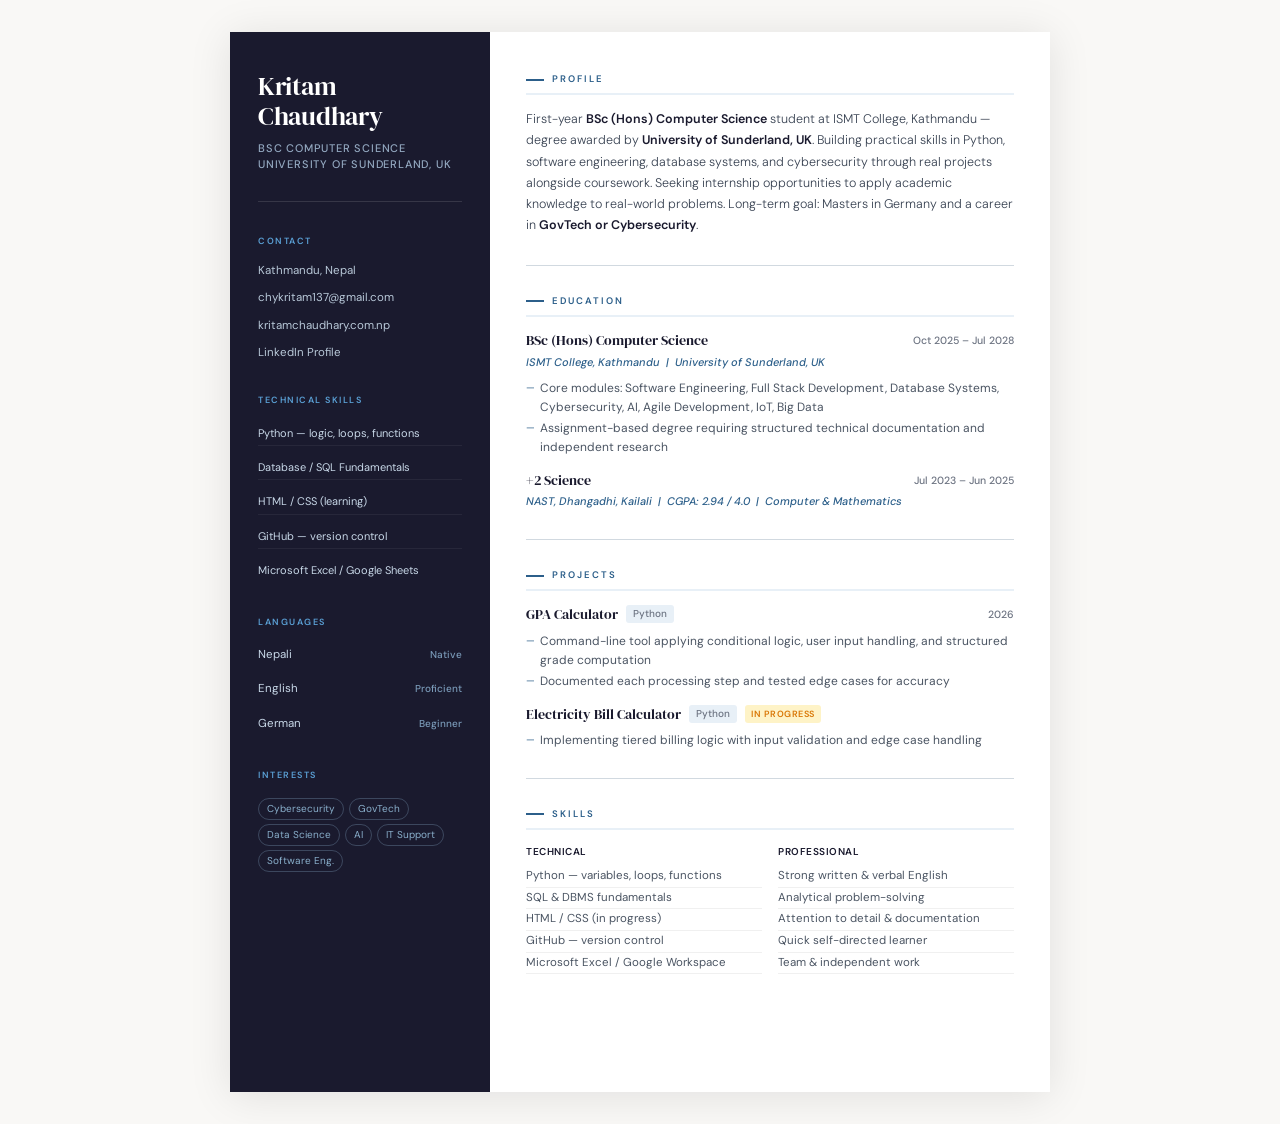
==== index.html @ c711a8f0 "First commit" ====
<!DOCTYPE html>
<html lang="en">
<head>
<meta charset="UTF-8">
<meta name="viewport" content="width=device-width, initial-scale=1.0">
<title>Kritam Chaudhary — Resume</title>
<link href="https://fonts.googleapis.com/css2?family=DM+Serif+Display:ital@0;1&family=DM+Sans:wght@300;400;500;600&display=swap" rel="stylesheet">
<style>
  *, *::before, *::after { margin: 0; padding: 0; box-sizing: border-box; }

  :root {
    --ink: #1a1a2e;
    --accent: #2c5f8a;
    --accent-light: #e8f0f7;
    --muted: #6b7280;
    --border: #d1d9e0;
    --bg: #f9f8f6;
    --white: #ffffff;
  }

  body {
    font-family: 'DM Sans', sans-serif;
    background: var(--bg);
    color: var(--ink);
    font-size: 13px;
    line-height: 1.6;
    min-height: 100vh;
    display: flex;
    justify-content: center;
    padding: 32px 16px;
  }

  .page {
    background: var(--white);
    width: 820px;
    max-width: 100%;
    box-shadow: 0 4px 40px rgba(0,0,0,0.10);
    display: grid;
    grid-template-columns: 260px 1fr;
    min-height: 1060px;
  }

  /* LEFT SIDEBAR */
  .sidebar {
    background: var(--ink);
    color: #e8eaf0;
    padding: 40px 28px;
    display: flex;
    flex-direction: column;
    gap: 32px;
  }

  .name-block { border-bottom: 1px solid rgba(255,255,255,0.12); padding-bottom: 28px; }

  .name {
    font-family: 'DM Serif Display', serif;
    font-size: 26px;
    line-height: 1.15;
    color: #ffffff;
    letter-spacing: -0.3px;
    margin-bottom: 8px;
  }

  .title {
    font-size: 11px;
    font-weight: 500;
    color: #93a8c0;
    letter-spacing: 0.8px;
    text-transform: uppercase;
    line-height: 1.5;
  }

  .sidebar-section { display: flex; flex-direction: column; gap: 10px; }

  .sidebar-label {
    font-size: 9px;
    font-weight: 600;
    letter-spacing: 1.5px;
    text-transform: uppercase;
    color: var(--accent);
    color: #5a9fd4;
    margin-bottom: 4px;
  }

  .contact-item {
    font-size: 11.5px;
    color: #b8c8d8;
    word-break: break-all;
    line-height: 1.5;
  }

  .contact-item a { color: #b8c8d8; text-decoration: none; }
  .contact-item a:hover { color: #ffffff; }

  .skill-tag {
    font-size: 11px;
    color: #c8d8e8;
    padding: 4px 0;
    border-bottom: 1px solid rgba(255,255,255,0.06);
    line-height: 1.4;
  }

  .skill-tag:last-child { border-bottom: none; }

  .lang-item {
    display: flex;
    justify-content: space-between;
    align-items: center;
    font-size: 11.5px;
    color: #c8d8e8;
    padding: 3px 0;
  }

  .lang-level {
    font-size: 10px;
    color: #7a9ab8;
    font-weight: 500;
  }

  .interest-pill {
    display: inline-block;
    font-size: 10px;
    color: #8ab0cc;
    border: 1px solid rgba(138,176,204,0.3);
    padding: 3px 8px;
    border-radius: 20px;
    margin: 2px 2px 2px 0;
    line-height: 1.4;
  }

  /* RIGHT MAIN */
  .main {
    padding: 40px 36px;
    display: flex;
    flex-direction: column;
    gap: 28px;
  }

  .section { display: flex; flex-direction: column; gap: 14px; }

  .section-title {
    font-size: 9.5px;
    font-weight: 600;
    letter-spacing: 2px;
    text-transform: uppercase;
    color: var(--accent);
    padding-bottom: 6px;
    border-bottom: 2px solid var(--accent-light);
    display: flex;
    align-items: center;
    gap: 8px;
  }

  .section-title::before {
    content: '';
    display: block;
    width: 18px;
    height: 2px;
    background: var(--accent);
    flex-shrink: 0;
  }

  .profile-text {
    font-size: 12.5px;
    color: #374151;
    line-height: 1.7;
    font-weight: 300;
  }

  .profile-text strong { font-weight: 600; color: var(--ink); }

  /* Education & Projects entries */
  .entry { display: flex; flex-direction: column; gap: 4px; }

  .entry-header {
    display: flex;
    justify-content: space-between;
    align-items: flex-start;
    gap: 12px;
  }

  .entry-title {
    font-family: 'DM Serif Display', serif;
    font-size: 14px;
    color: var(--ink);
    line-height: 1.3;
  }

  .entry-date {
    font-size: 10.5px;
    color: var(--muted);
    white-space: nowrap;
    font-weight: 500;
    margin-top: 2px;
    flex-shrink: 0;
  }

  .entry-sub {
    font-size: 11px;
    color: var(--accent);
    font-weight: 500;
    font-style: italic;
  }

  .entry-tag {
    font-size: 10px;
    color: var(--muted);
    background: var(--accent-light);
    padding: 1px 7px;
    border-radius: 3px;
    font-weight: 500;
  }

  .bullet-list {
    display: flex;
    flex-direction: column;
    gap: 3px;
    margin-top: 4px;
    padding-left: 14px;
  }

  .bullet-list li {
    font-size: 12px;
    color: #4b5563;
    line-height: 1.55;
    list-style: none;
    position: relative;
  }

  .bullet-list li::before {
    content: '—';
    position: absolute;
    left: -14px;
    color: var(--accent);
    font-size: 10px;
    top: 1px;
  }

  .divider {
    height: 1px;
    background: var(--border);
    margin: 0;
  }

  .project-badge {
    display: flex;
    align-items: center;
    gap: 8px;
  }

  .inprogress {
    font-size: 9px;
    font-weight: 600;
    color: #d97706;
    background: #fef3c7;
    padding: 2px 6px;
    border-radius: 3px;
    letter-spacing: 0.5px;
    text-transform: uppercase;
  }

  /* Skills grid */
  .skills-grid {
    display: grid;
    grid-template-columns: 1fr 1fr;
    gap: 16px;
  }

  .skill-group-title {
    font-size: 10px;
    font-weight: 600;
    color: var(--ink);
    letter-spacing: 0.5px;
    margin-bottom: 6px;
    text-transform: uppercase;
  }

  .skill-item {
    font-size: 11.5px;
    color: #4b5563;
    padding: 2px 0;
    border-bottom: 1px solid #f0f0f0;
    line-height: 1.45;
  }

  @media print {
    body { background: white; padding: 0; }
    .page { box-shadow: none; width: 100%; }
  }
</style>
</head>
<body>
<div class="page">

  <!-- SIDEBAR -->
  <aside class="sidebar">
    <div class="name-block">
      <div class="name">Kritam<br>Chaudhary</div>
      <div class="title">BSc Computer Science<br>University of Sunderland, UK</div>
    </div>

    <div class="sidebar-section">
      <div class="sidebar-label">Contact</div>
      <div class="contact-item">Kathmandu, Nepal</div>
      <div class="contact-item"><a href="mailto:chykritam137@gmail.com">chykritam137@gmail.com</a></div>
      <div class="contact-item"><a href="https://kritamchaudhary.com.np" target="_blank">kritamchaudhary.com.np</a></div>
      <div class="contact-item"><a href="https://linkedin.com/in/kritam-chaudhary-970604216" target="_blank">LinkedIn Profile</a></div>
    </div>

    <div class="sidebar-section">
      <div class="sidebar-label">Technical Skills</div>
      <div class="skill-tag">Python — logic, loops, functions</div>
      <div class="skill-tag">Database / SQL Fundamentals</div>
      <div class="skill-tag">HTML / CSS (learning)</div>
      <div class="skill-tag">GitHub — version control</div>
      <div class="skill-tag">Microsoft Excel / Google Sheets</div>
    </div>

    <div class="sidebar-section">
      <div class="sidebar-label">Languages</div>
      <div class="lang-item"><span>Nepali</span><span class="lang-level">Native</span></div>
      <div class="lang-item"><span>English</span><span class="lang-level">Proficient</span></div>
      <div class="lang-item"><span>German</span><span class="lang-level">Beginner</span></div>
    </div>

    <div class="sidebar-section">
      <div class="sidebar-label">Interests</div>
      <div>
        <span class="interest-pill">Cybersecurity</span>
        <span class="interest-pill">GovTech</span>
        <span class="interest-pill">Data Science</span>
        <span class="interest-pill">AI</span>
        <span class="interest-pill">IT Support</span>
        <span class="interest-pill">Software Eng.</span>
      </div>
    </div>
  </aside>

  <!-- MAIN -->
  <main class="main">

    <!-- Profile -->
    <div class="section">
      <div class="section-title">Profile</div>
      <div class="profile-text">
        First-year <strong>BSc (Hons) Computer Science</strong> student at ISMT College, Kathmandu — degree awarded by <strong>University of Sunderland, UK</strong>. Building practical skills in Python, software engineering, database systems, and cybersecurity through real projects alongside coursework. Seeking internship opportunities to apply academic knowledge to real-world problems. Long-term goal: Masters in Germany and a career in <strong>GovTech or Cybersecurity</strong>.
      </div>
    </div>

    <div class="divider"></div>

    <!-- Education -->
    <div class="section">
      <div class="section-title">Education</div>

      <div class="entry">
        <div class="entry-header">
          <div class="entry-title">BSc (Hons) Computer Science</div>
          <div class="entry-date">Oct 2025 – Jul 2028</div>
        </div>
        <div class="entry-sub">ISMT College, Kathmandu &nbsp;|&nbsp; University of Sunderland, UK</div>
        <ul class="bullet-list">
          <li>Core modules: Software Engineering, Full Stack Development, Database Systems, Cybersecurity, AI, Agile Development, IoT, Big Data</li>
          <li>Assignment-based degree requiring structured technical documentation and independent research</li>
        </ul>
      </div>

      <div class="entry">
        <div class="entry-header">
          <div class="entry-title">+2 Science</div>
          <div class="entry-date">Jul 2023 – Jun 2025</div>
        </div>
        <div class="entry-sub">NAST, Dhangadhi, Kailali &nbsp;|&nbsp; CGPA: 2.94 / 4.0 &nbsp;|&nbsp; Computer & Mathematics</div>
      </div>
    </div>

    <div class="divider"></div>

    <!-- Projects -->
    <div class="section">
      <div class="section-title">Projects</div>

      <div class="entry">
        <div class="entry-header">
          <div class="project-badge">
            <div class="entry-title">GPA Calculator</div>
            <span class="entry-tag">Python</span>
          </div>
          <div class="entry-date">2026</div>
        </div>
        <ul class="bullet-list">
          <li>Command-line tool applying conditional logic, user input handling, and structured grade computation</li>
          <li>Documented each processing step and tested edge cases for accuracy</li>
        </ul>
      </div>

      <div class="entry">
        <div class="entry-header">
          <div class="project-badge">
            <div class="entry-title">Electricity Bill Calculator</div>
            <span class="entry-tag">Python</span>
            <span class="inprogress">In Progress</span>
          </div>
        </div>
        <ul class="bullet-list">
          <li>Implementing tiered billing logic with input validation and edge case handling</li>
        </ul>
      </div>
    </div>

    <div class="divider"></div>

    <!-- Skills -->
    <div class="section">
      <div class="section-title">Skills</div>
      <div class="skills-grid">
        <div>
          <div class="skill-group-title">Technical</div>
          <div class="skill-item">Python — variables, loops, functions</div>
          <div class="skill-item">SQL & DBMS fundamentals</div>
          <div class="skill-item">HTML / CSS (in progress)</div>
          <div class="skill-item">GitHub — version control</div>
          <div class="skill-item">Microsoft Excel / Google Workspace</div>
        </div>
        <div>
          <div class="skill-group-title">Professional</div>
          <div class="skill-item">Strong written & verbal English</div>
          <div class="skill-item">Analytical problem-solving</div>
          <div class="skill-item">Attention to detail & documentation</div>
          <div class="skill-item">Quick self-directed learner</div>
          <div class="skill-item">Team & independent work</div>
        </div>
      </div>
    </div>

  </main>
</div>
</body>
</html>
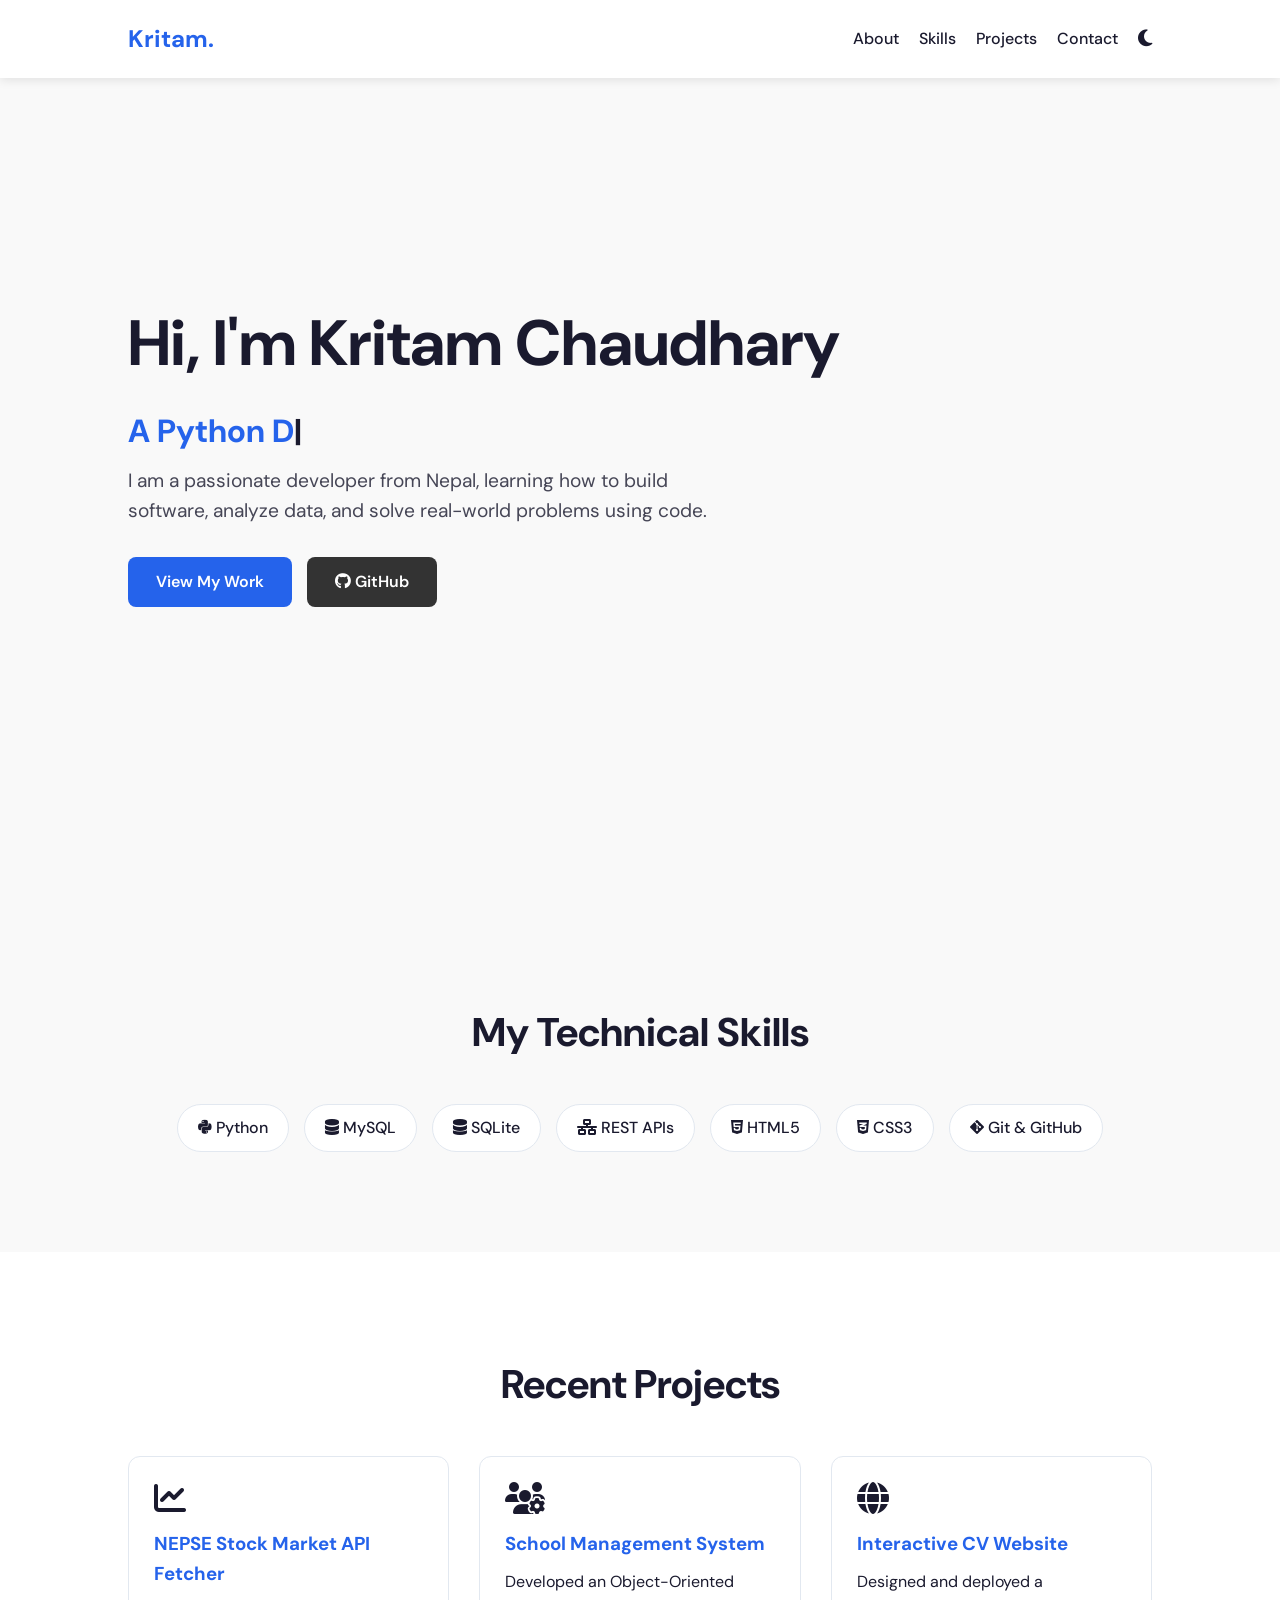
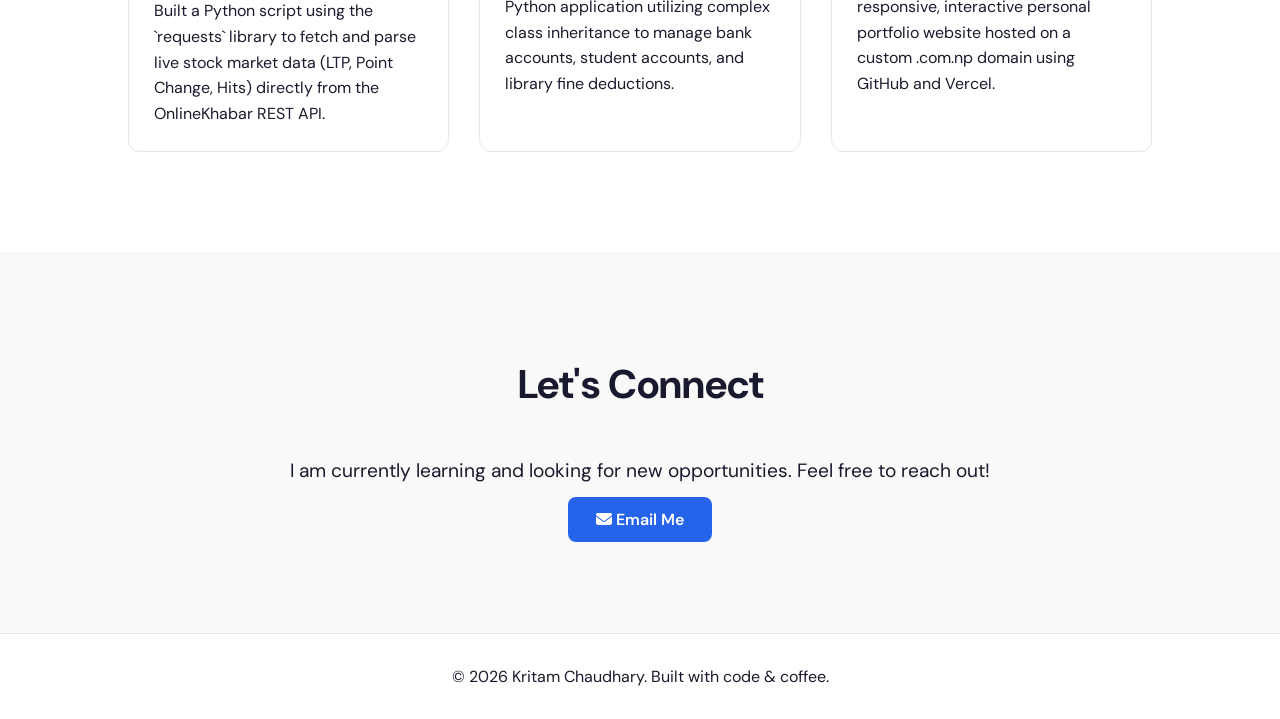
==== commit 1e5485c8: "Re Commit" ====
--- a/index.html
+++ b/index.html
@@ -1,439 +1,256 @@
 <!DOCTYPE html>
 <html lang="en">
 <head>
-<meta charset="UTF-8">
-<meta name="viewport" content="width=device-width, initial-scale=1.0">
-<title>Kritam Chaudhary — Resume</title>
-<link href="https://fonts.googleapis.com/css2?family=DM+Serif+Display:ital@0;1&family=DM+Sans:wght@300;400;500;600&display=swap" rel="stylesheet">
-<style>
-  *, *::before, *::after { margin: 0; padding: 0; box-sizing: border-box; }
-
-  :root {
-    --ink: #1a1a2e;
-    --accent: #2c5f8a;
-    --accent-light: #e8f0f7;
-    --muted: #6b7280;
-    --border: #d1d9e0;
-    --bg: #f9f8f6;
-    --white: #ffffff;
-  }
-
-  body {
-    font-family: 'DM Sans', sans-serif;
-    background: var(--bg);
-    color: var(--ink);
-    font-size: 13px;
-    line-height: 1.6;
-    min-height: 100vh;
-    display: flex;
-    justify-content: center;
-    padding: 32px 16px;
-  }
-
-  .page {
-    background: var(--white);
-    width: 820px;
-    max-width: 100%;
-    box-shadow: 0 4px 40px rgba(0,0,0,0.10);
-    display: grid;
-    grid-template-columns: 260px 1fr;
-    min-height: 1060px;
-  }
-
-  /* LEFT SIDEBAR */
-  .sidebar {
-    background: var(--ink);
-    color: #e8eaf0;
-    padding: 40px 28px;
-    display: flex;
-    flex-direction: column;
-    gap: 32px;
-  }
-
-  .name-block { border-bottom: 1px solid rgba(255,255,255,0.12); padding-bottom: 28px; }
-
-  .name {
-    font-family: 'DM Serif Display', serif;
-    font-size: 26px;
-    line-height: 1.15;
-    color: #ffffff;
-    letter-spacing: -0.3px;
-    margin-bottom: 8px;
-  }
-
-  .title {
-    font-size: 11px;
-    font-weight: 500;
-    color: #93a8c0;
-    letter-spacing: 0.8px;
-    text-transform: uppercase;
-    line-height: 1.5;
-  }
-
-  .sidebar-section { display: flex; flex-direction: column; gap: 10px; }
-
-  .sidebar-label {
-    font-size: 9px;
-    font-weight: 600;
-    letter-spacing: 1.5px;
-    text-transform: uppercase;
-    color: var(--accent);
-    color: #5a9fd4;
-    margin-bottom: 4px;
-  }
-
-  .contact-item {
-    font-size: 11.5px;
-    color: #b8c8d8;
-    word-break: break-all;
-    line-height: 1.5;
-  }
-
-  .contact-item a { color: #b8c8d8; text-decoration: none; }
-  .contact-item a:hover { color: #ffffff; }
-
-  .skill-tag {
-    font-size: 11px;
-    color: #c8d8e8;
-    padding: 4px 0;
-    border-bottom: 1px solid rgba(255,255,255,0.06);
-    line-height: 1.4;
-  }
-
-  .skill-tag:last-child { border-bottom: none; }
-
-  .lang-item {
-    display: flex;
-    justify-content: space-between;
-    align-items: center;
-    font-size: 11.5px;
-    color: #c8d8e8;
-    padding: 3px 0;
-  }
-
-  .lang-level {
-    font-size: 10px;
-    color: #7a9ab8;
-    font-weight: 500;
-  }
-
-  .interest-pill {
-    display: inline-block;
-    font-size: 10px;
-    color: #8ab0cc;
-    border: 1px solid rgba(138,176,204,0.3);
-    padding: 3px 8px;
-    border-radius: 20px;
-    margin: 2px 2px 2px 0;
-    line-height: 1.4;
-  }
-
-  /* RIGHT MAIN */
-  .main {
-    padding: 40px 36px;
-    display: flex;
-    flex-direction: column;
-    gap: 28px;
-  }
-
-  .section { display: flex; flex-direction: column; gap: 14px; }
-
-  .section-title {
-    font-size: 9.5px;
-    font-weight: 600;
-    letter-spacing: 2px;
-    text-transform: uppercase;
-    color: var(--accent);
-    padding-bottom: 6px;
-    border-bottom: 2px solid var(--accent-light);
-    display: flex;
-    align-items: center;
-    gap: 8px;
-  }
-
-  .section-title::before {
-    content: '';
-    display: block;
-    width: 18px;
-    height: 2px;
-    background: var(--accent);
-    flex-shrink: 0;
-  }
-
-  .profile-text {
-    font-size: 12.5px;
-    color: #374151;
-    line-height: 1.7;
-    font-weight: 300;
-  }
-
-  .profile-text strong { font-weight: 600; color: var(--ink); }
-
-  /* Education & Projects entries */
-  .entry { display: flex; flex-direction: column; gap: 4px; }
-
-  .entry-header {
-    display: flex;
-    justify-content: space-between;
-    align-items: flex-start;
-    gap: 12px;
-  }
-
-  .entry-title {
-    font-family: 'DM Serif Display', serif;
-    font-size: 14px;
-    color: var(--ink);
-    line-height: 1.3;
-  }
-
-  .entry-date {
-    font-size: 10.5px;
-    color: var(--muted);
-    white-space: nowrap;
-    font-weight: 500;
-    margin-top: 2px;
-    flex-shrink: 0;
-  }
-
-  .entry-sub {
-    font-size: 11px;
-    color: var(--accent);
-    font-weight: 500;
-    font-style: italic;
-  }
-
-  .entry-tag {
-    font-size: 10px;
-    color: var(--muted);
-    background: var(--accent-light);
-    padding: 1px 7px;
-    border-radius: 3px;
-    font-weight: 500;
-  }
-
-  .bullet-list {
-    display: flex;
-    flex-direction: column;
-    gap: 3px;
-    margin-top: 4px;
-    padding-left: 14px;
-  }
-
-  .bullet-list li {
-    font-size: 12px;
-    color: #4b5563;
-    line-height: 1.55;
-    list-style: none;
-    position: relative;
-  }
-
-  .bullet-list li::before {
-    content: '—';
-    position: absolute;
-    left: -14px;
-    color: var(--accent);
-    font-size: 10px;
-    top: 1px;
-  }
-
-  .divider {
-    height: 1px;
-    background: var(--border);
-    margin: 0;
-  }
-
-  .project-badge {
-    display: flex;
-    align-items: center;
-    gap: 8px;
-  }
-
-  .inprogress {
-    font-size: 9px;
-    font-weight: 600;
-    color: #d97706;
-    background: #fef3c7;
-    padding: 2px 6px;
-    border-radius: 3px;
-    letter-spacing: 0.5px;
-    text-transform: uppercase;
-  }
-
-  /* Skills grid */
-  .skills-grid {
-    display: grid;
-    grid-template-columns: 1fr 1fr;
-    gap: 16px;
-  }
-
-  .skill-group-title {
-    font-size: 10px;
-    font-weight: 600;
-    color: var(--ink);
-    letter-spacing: 0.5px;
-    margin-bottom: 6px;
-    text-transform: uppercase;
-  }
-
-  .skill-item {
-    font-size: 11.5px;
-    color: #4b5563;
-    padding: 2px 0;
-    border-bottom: 1px solid #f0f0f0;
-    line-height: 1.45;
-  }
-
-  @media print {
-    body { background: white; padding: 0; }
-    .page { box-shadow: none; width: 100%; }
-  }
-</style>
+    <meta charset="UTF-8">
+    <meta name="viewport" content="width=device-width, initial-scale=1.0">
+    <title>Kritam Chaudhary | Portfolio</title>
+    <!-- Importing Google Fonts and Icons -->
+    <link href="https://fonts.googleapis.com/css2?family=DM+Sans:wght@400;500;700&display=swap" rel="stylesheet">
+    <link rel="stylesheet" href="https://cdnjs.cloudflare.com/ajax/libs/font-awesome/6.4.0/css/all.min.css">
+    <style>
+        /* CSS VARIABLES FOR THEMES */
+        :root {
+            --bg-color: #f9f9f9;
+            --text-color: #1a1a2e;
+            --accent-color: #2563eb;
+            --card-bg: #ffffff;
+            --border-color: #e2e8f0;
+            --transition: all 0.3s ease;
+        }
+
+        /* DARK MODE VARIABLES */
+        body.dark-mode {
+            --bg-color: #0f172a;
+            --text-color: #f8fafc;
+            --accent-color: #3b82f6;
+            --card-bg: #1e293b;
+            --border-color: #334155;
+        }
+
+        /* GLOBAL STYLES */
+        * {
+            margin: 0;
+            padding: 0;
+            box-sizing: border-box;
+            font-family: 'DM Sans', sans-serif;
+            scroll-behavior: smooth;
+        }
+
+        body {
+            background-color: var(--bg-color);
+            color: var(--text-color);
+            transition: var(--transition);
+            line-height: 1.6;
+        }
+
+        /* NAVIGATION */
+        nav {
+            display: flex;
+            justify-content: space-between;
+            align-items: center;
+            padding: 20px 10%;
+            background-color: var(--card-bg);
+            box-shadow: 0 2px 10px rgba(0,0,0,0.1);
+            position: fixed;
+            width: 100%;
+            top: 0;
+            z-index: 1000;
+        }
+
+        .logo { font-size: 1.5rem; font-weight: 700; color: var(--accent-color); }
+        .nav-links { display: flex; gap: 20px; list-style: none; }
+        .nav-links a { text-decoration: none; color: var(--text-color); font-weight: 500; transition: var(--transition); }
+        .nav-links a:hover { color: var(--accent-color); }
+        
+        #theme-toggle {
+            background: none; border: none; font-size: 1.2rem; cursor: pointer; color: var(--text-color); transition: var(--transition);
+        }
+
+        /* HERO SECTION */
+        .hero {
+            height: 100vh;
+            display: flex;
+            flex-direction: column;
+            justify-content: center;
+            align-items: flex-start;
+            padding: 0 10%;
+        }
+
+        .hero h1 { font-size: 4rem; margin-bottom: 10px; }
+        .hero h2 { font-size: 2rem; color: var(--accent-color); margin-bottom: 20px; height: 40px;}
+        .hero p { font-size: 1.2rem; max-width: 600px; margin-bottom: 30px; opacity: 0.8; }
+        
+        .btn {
+            padding: 12px 28px;
+            background-color: var(--accent-color);
+            color: white;
+            text-decoration: none;
+            border-radius: 8px;
+            font-weight: 600;
+            transition: var(--transition);
+        }
+        .btn:hover { background-color: #1d4ed8; transform: translateY(-3px); box-shadow: 0 10px 20px rgba(37, 99, 235, 0.3); }
+
+        /* SECTIONS (About, Skills, Projects) */
+        section { padding: 100px 10%; }
+        .section-title { font-size: 2.5rem; margin-bottom: 40px; text-align: center; }
+
+        /* SKILLS GRID */
+        .skills-container { display: flex; gap: 15px; flex-wrap: wrap; justify-content: center; }
+        .skill-badge {
+            padding: 10px 20px; background-color: var(--card-bg); border: 1px solid var(--border-color);
+            border-radius: 50px; font-weight: 500; transition: var(--transition); cursor: default;
+        }
+        .skill-badge:hover { background-color: var(--accent-color); color: white; transform: scale(1.1); }
+
+        /* PROJECTS GRID */
+        .projects-grid { display: grid; grid-template-columns: repeat(auto-fit, minmax(300px, 1fr)); gap: 30px; }
+        .project-card {
+            background-color: var(--card-bg); border: 1px solid var(--border-color); border-radius: 12px;
+            padding: 25px; transition: var(--transition); cursor: pointer;
+        }
+        .project-card:hover { transform: translateY(-10px); box-shadow: 0 20px 40px rgba(0,0,0,0.1); border-color: var(--accent-color); }
+        .project-card h3 { color: var(--accent-color); margin-bottom: 10px; }
+        .project-card i { font-size: 2rem; margin-bottom: 15px; color: var(--text-color); }
+
+        /* FOOTER */
+        footer { text-align: center; padding: 30px; background-color: var(--card-bg); border-top: 1px solid var(--border-color); }
+    </style>
 </head>
 <body>
-<div class="page">
-
-  <!-- SIDEBAR -->
-  <aside class="sidebar">
-    <div class="name-block">
-      <div class="name">Kritam<br>Chaudhary</div>
-      <div class="title">BSc Computer Science<br>University of Sunderland, UK</div>
-    </div>
-
-    <div class="sidebar-section">
-      <div class="sidebar-label">Contact</div>
-      <div class="contact-item">Kathmandu, Nepal</div>
-      <div class="contact-item"><a href="mailto:chykritam137@gmail.com">chykritam137@gmail.com</a></div>
-      <div class="contact-item"><a href="https://kritamchaudhary.com.np" target="_blank">kritamchaudhary.com.np</a></div>
-      <div class="contact-item"><a href="https://linkedin.com/in/kritam-chaudhary-970604216" target="_blank">LinkedIn Profile</a></div>
-    </div>
-
-    <div class="sidebar-section">
-      <div class="sidebar-label">Technical Skills</div>
-      <div class="skill-tag">Python — logic, loops, functions</div>
-      <div class="skill-tag">Database / SQL Fundamentals</div>
-      <div class="skill-tag">HTML / CSS (learning)</div>
-      <div class="skill-tag">GitHub — version control</div>
-      <div class="skill-tag">Microsoft Excel / Google Sheets</div>
-    </div>
-
-    <div class="sidebar-section">
-      <div class="sidebar-label">Languages</div>
-      <div class="lang-item"><span>Nepali</span><span class="lang-level">Native</span></div>
-      <div class="lang-item"><span>English</span><span class="lang-level">Proficient</span></div>
-      <div class="lang-item"><span>German</span><span class="lang-level">Beginner</span></div>
-    </div>
-
-    <div class="sidebar-section">
-      <div class="sidebar-label">Interests</div>
-      <div>
-        <span class="interest-pill">Cybersecurity</span>
-        <span class="interest-pill">GovTech</span>
-        <span class="interest-pill">Data Science</span>
-        <span class="interest-pill">AI</span>
-        <span class="interest-pill">IT Support</span>
-        <span class="interest-pill">Software Eng.</span>
-      </div>
-    </div>
-  </aside>
-
-  <!-- MAIN -->
-  <main class="main">
-
-    <!-- Profile -->
-    <div class="section">
-      <div class="section-title">Profile</div>
-      <div class="profile-text">
-        First-year <strong>BSc (Hons) Computer Science</strong> student at ISMT College, Kathmandu — degree awarded by <strong>University of Sunderland, UK</strong>. Building practical skills in Python, software engineering, database systems, and cybersecurity through real projects alongside coursework. Seeking internship opportunities to apply academic knowledge to real-world problems. Long-term goal: Masters in Germany and a career in <strong>GovTech or Cybersecurity</strong>.
-      </div>
-    </div>
-
-    <div class="divider"></div>
-
-    <!-- Education -->
-    <div class="section">
-      <div class="section-title">Education</div>
-
-      <div class="entry">
-        <div class="entry-header">
-          <div class="entry-title">BSc (Hons) Computer Science</div>
-          <div class="entry-date">Oct 2025 – Jul 2028</div>
-        </div>
-        <div class="entry-sub">ISMT College, Kathmandu &nbsp;|&nbsp; University of Sunderland, UK</div>
-        <ul class="bullet-list">
-          <li>Core modules: Software Engineering, Full Stack Development, Database Systems, Cybersecurity, AI, Agile Development, IoT, Big Data</li>
-          <li>Assignment-based degree requiring structured technical documentation and independent research</li>
+
+    <!-- NAVIGATION -->
+    <nav>
+        <div class="logo">Kritam.</div>
+        <ul class="nav-links">
+            <li><a href="#about">About</a></li>
+            <li><a href="#skills">Skills</a></li>
+            <li><a href="#projects">Projects</a></li>
+            <li><a href="#contact">Contact</a></li>
+            <li><button id="theme-toggle"><i class="fas fa-moon"></i></button></li>
         </ul>
-      </div>
-
-      <div class="entry">
-        <div class="entry-header">
-          <div class="entry-title">+2 Science</div>
-          <div class="entry-date">Jul 2023 – Jun 2025</div>
-        </div>
-        <div class="entry-sub">NAST, Dhangadhi, Kailali &nbsp;|&nbsp; CGPA: 2.94 / 4.0 &nbsp;|&nbsp; Computer & Mathematics</div>
-      </div>
-    </div>
-
-    <div class="divider"></div>
-
-    <!-- Projects -->
-    <div class="section">
-      <div class="section-title">Projects</div>
-
-      <div class="entry">
-        <div class="entry-header">
-          <div class="project-badge">
-            <div class="entry-title">GPA Calculator</div>
-            <span class="entry-tag">Python</span>
-          </div>
-          <div class="entry-date">2026</div>
-        </div>
-        <ul class="bullet-list">
-          <li>Command-line tool applying conditional logic, user input handling, and structured grade computation</li>
-          <li>Documented each processing step and tested edge cases for accuracy</li>
-        </ul>
-      </div>
-
-      <div class="entry">
-        <div class="entry-header">
-          <div class="project-badge">
-            <div class="entry-title">Electricity Bill Calculator</div>
-            <span class="entry-tag">Python</span>
-            <span class="inprogress">In Progress</span>
-          </div>
-        </div>
-        <ul class="bullet-list">
-          <li>Implementing tiered billing logic with input validation and edge case handling</li>
-        </ul>
-      </div>
-    </div>
-
-    <div class="divider"></div>
-
-    <!-- Skills -->
-    <div class="section">
-      <div class="section-title">Skills</div>
-      <div class="skills-grid">
-        <div>
-          <div class="skill-group-title">Technical</div>
-          <div class="skill-item">Python — variables, loops, functions</div>
-          <div class="skill-item">SQL & DBMS fundamentals</div>
-          <div class="skill-item">HTML / CSS (in progress)</div>
-          <div class="skill-item">GitHub — version control</div>
-          <div class="skill-item">Microsoft Excel / Google Workspace</div>
-        </div>
-        <div>
-          <div class="skill-group-title">Professional</div>
-          <div class="skill-item">Strong written & verbal English</div>
-          <div class="skill-item">Analytical problem-solving</div>
-          <div class="skill-item">Attention to detail & documentation</div>
-          <div class="skill-item">Quick self-directed learner</div>
-          <div class="skill-item">Team & independent work</div>
-        </div>
-      </div>
-    </div>
-
-  </main>
-</div>
+    </nav>
+
+    <!-- HERO SECTION -->
+    <section class="hero" id="home">
+        <h1>Hi, I'm Kritam Chaudhary</h1>
+        <!-- The JS typing effect will go inside this span -->
+        <h2><span id="typing-text"></span><span style="color:var(--text-color)">|</span></h2>
+        <p>I am a passionate developer from Nepal, learning how to build software, analyze data, and solve real-world problems using code.</p>
+        <div style="display: flex; gap: 15px;">
+            <a href="#projects" class="btn">View My Work</a>
+            <a href="https://github.com/chykritam" target="_blank" class="btn" style="background-color: #333;"><i class="fab fa-github"></i> GitHub</a>
+        </div>
+    </section>
+
+    <!-- SKILLS SECTION -->
+    <section id="skills">
+        <h2 class="section-title">My Technical Skills</h2>
+        <div class="skills-container">
+            <div class="skill-badge"><i class="fab fa-python"></i> Python</div>
+            <div class="skill-badge"><i class="fas fa-database"></i> MySQL</div>
+            <div class="skill-badge"><i class="fas fa-database"></i> SQLite</div>
+            <div class="skill-badge"><i class="fas fa-network-wired"></i> REST APIs</div>
+            <div class="skill-badge"><i class="fab fa-html5"></i> HTML5</div>
+            <div class="skill-badge"><i class="fab fa-css3-alt"></i> CSS3</div>
+            <div class="skill-badge"><i class="fab fa-git-alt"></i> Git & GitHub</div>
+        </div>
+    </section>
+
+    <!-- PROJECTS SECTION -->
+    <section id="projects" style="background-color: var(--card-bg);">
+        <h2 class="section-title">Recent Projects</h2>
+        <div class="projects-grid">
+            
+            <div class="project-card">
+                <i class="fas fa-chart-line"></i>
+                <h3>NEPSE Stock Market API Fetcher</h3>
+                <p>Built a Python script using the `requests` library to fetch and parse live stock market data (LTP, Point Change, Hits) directly from the OnlineKhabar REST API.</p>
+            </div>
+
+            <div class="project-card">
+                <i class="fas fa-users-cog"></i>
+                <h3 >School Management System</h3>
+                <p>Developed an Object-Oriented Python application utilizing complex class inheritance to manage bank accounts, student accounts, and library fine deductions.</p>
+            </div>
+
+            <div class="project-card">
+                <i class="fas fa-globe"></i>
+                <h3>Interactive CV Website</h3>
+                <p>Designed and deployed a responsive, interactive personal portfolio website hosted on a custom .com.np domain using GitHub and Vercel.</p>
+            </div>
+
+        </div>
+    </section>
+
+    <!-- CONTACT SECTION -->
+    <section id="contact">
+        <h2 class="section-title">Let's Connect</h2>
+        <div style="text-align: center;">
+            <p style="font-size: 1.2rem; margin-bottom: 20px;">I am currently learning and looking for new opportunities. Feel free to reach out!</p>
+            <a href="mailto:chykritam137@gmail.com" class="btn"><i class="fas fa-envelope"></i> Email Me</a>
+        </div>
+    </section>
+
+    <!-- FOOTER -->
+    <footer>
+        <p>&copy; 2026 Kritam Chaudhary. Built with code & coffee.</p>
+    </footer>
+
+    <!-- INTERACTIVE JAVASCRIPT -->
+    <script>
+        // 1. DARK MODE TOGGLE LOGIC
+        const themeToggle = document.getElementById('theme-toggle');
+        const body = document.body;
+        const icon = themeToggle.querySelector('i');
+
+        themeToggle.addEventListener('click', () => {
+            body.classList.toggle('dark-mode');
+            if (body.classList.contains('dark-mode')) {
+                icon.classList.remove('fa-moon');
+                icon.classList.add('fa-sun');
+            } else {
+                icon.classList.remove('fa-sun');
+                icon.classList.add('fa-moon');
+            }
+        });
+
+        // 2. TYPING EFFECT LOGIC
+        const textArray = ["A Python Developer", "A Database Enthusiast", "A Tech Explorer"];
+        let textIndex = 0;
+        let charIndex = 0;
+        let isDeleting = false;
+        const typingSpeed = 100;
+        const deletingSpeed = 50;
+        const delayBetweenWords = 2000;
+
+        function type() {
+            const currentText = textArray[textIndex];
+            const displayElement = document.getElementById("typing-text");
+
+            if (isDeleting) {
+                displayElement.textContent = currentText.substring(0, charIndex - 1);
+                charIndex--;
+            } else {
+                displayElement.textContent = currentText.substring(0, charIndex + 1);
+                charIndex++;
+            }
+
+            if (!isDeleting && charIndex === currentText.length) {
+                setTimeout(() => isDeleting = true, delayBetweenWords);
+            } else if (isDeleting && charIndex === 0) {
+                isDeleting = false;
+                textIndex = (textIndex + 1) % textArray.length;
+            }
+
+            const speed = isDeleting ? deletingSpeed : typingSpeed;
+            setTimeout(type, speed);
+        }
+        
+        // Start the typing effect when the page loads
+        document.addEventListener("DOMContentLoaded", function() {
+            setTimeout(type, 1000);
+        });
+    </script>
 </body>
 </html>
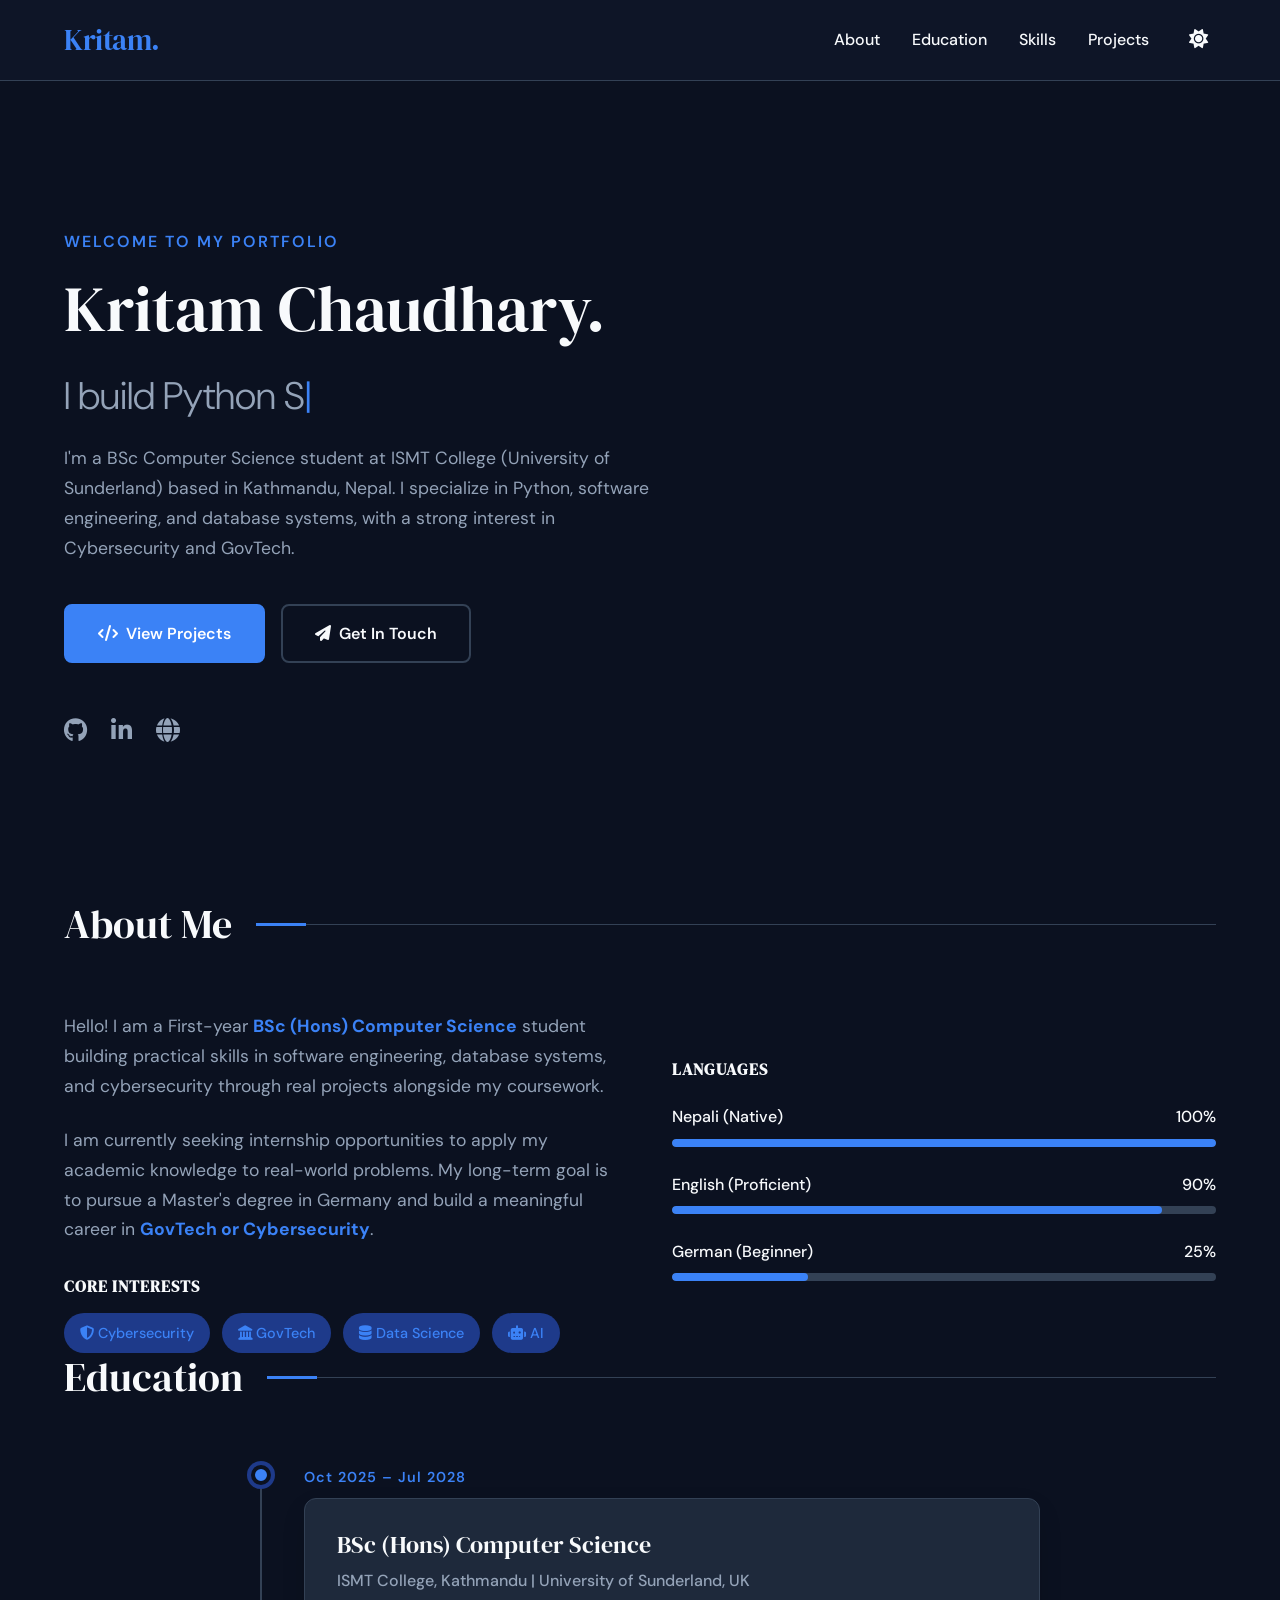
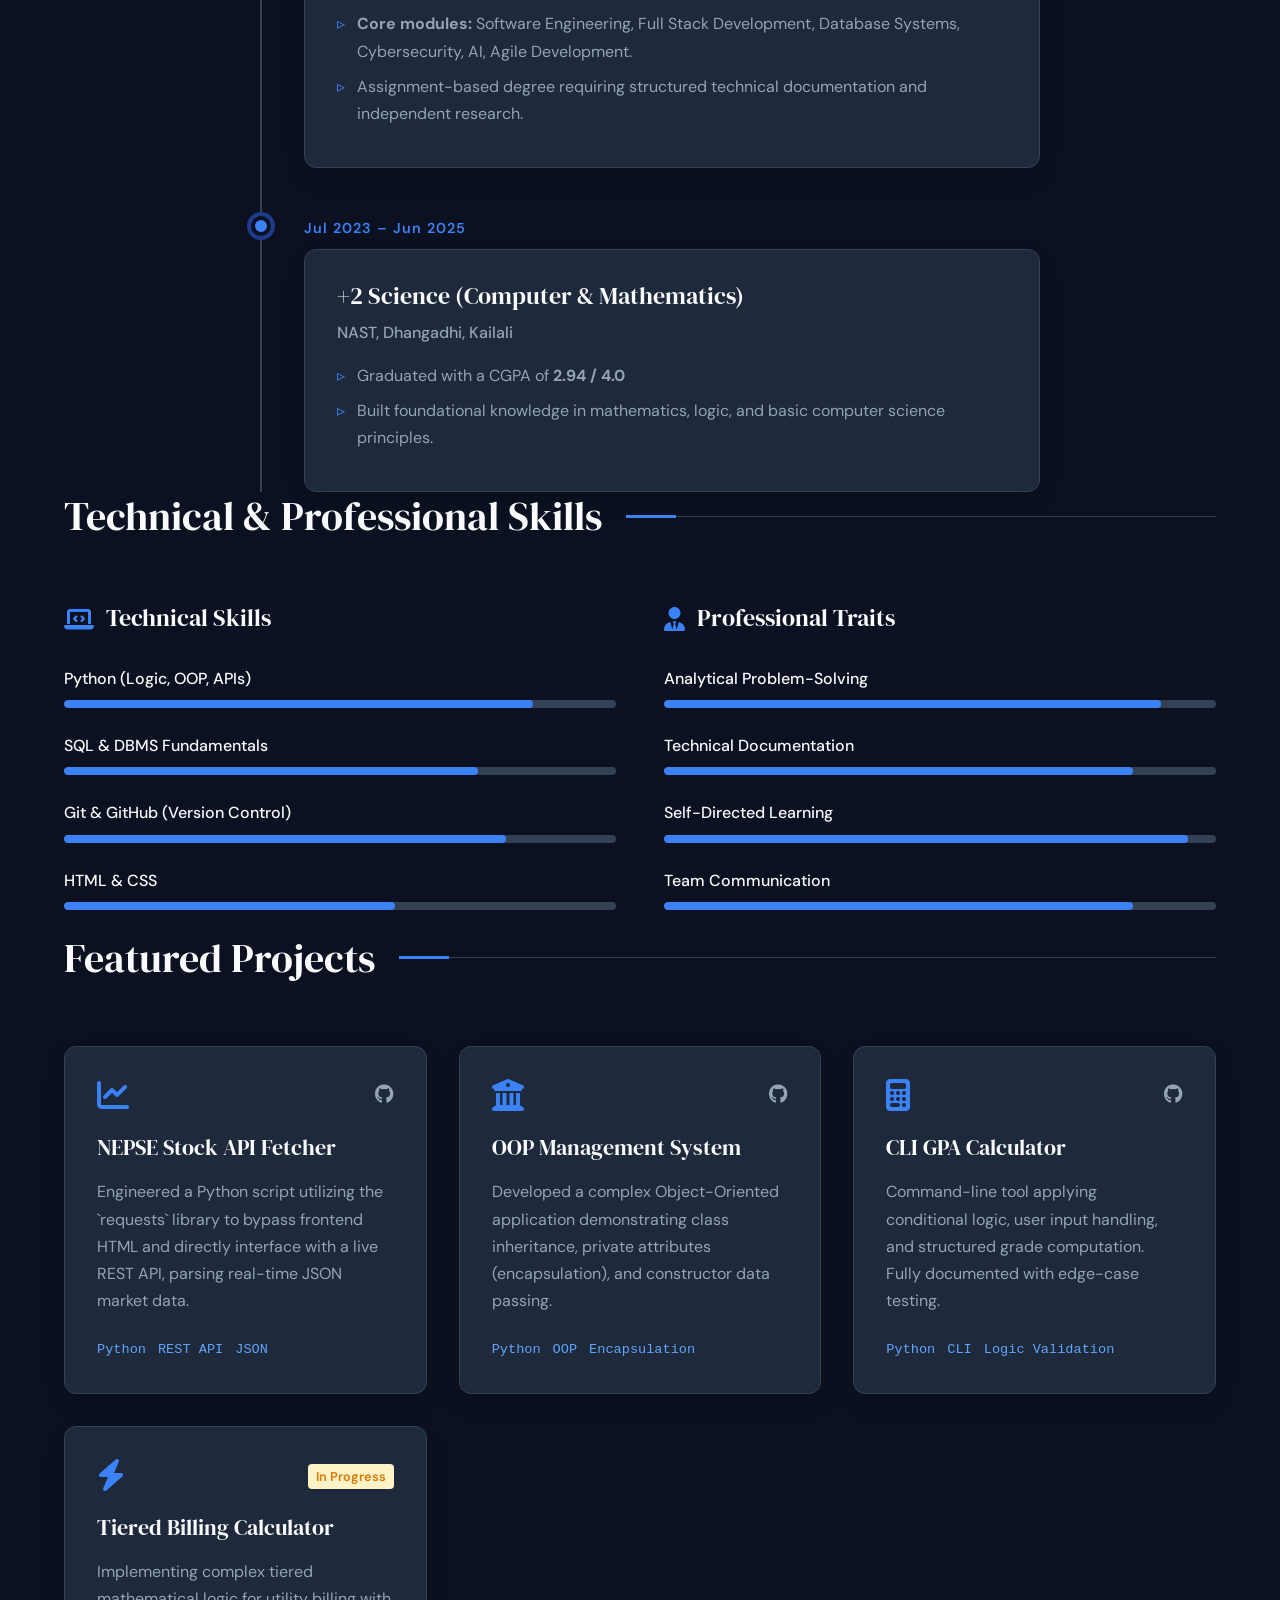
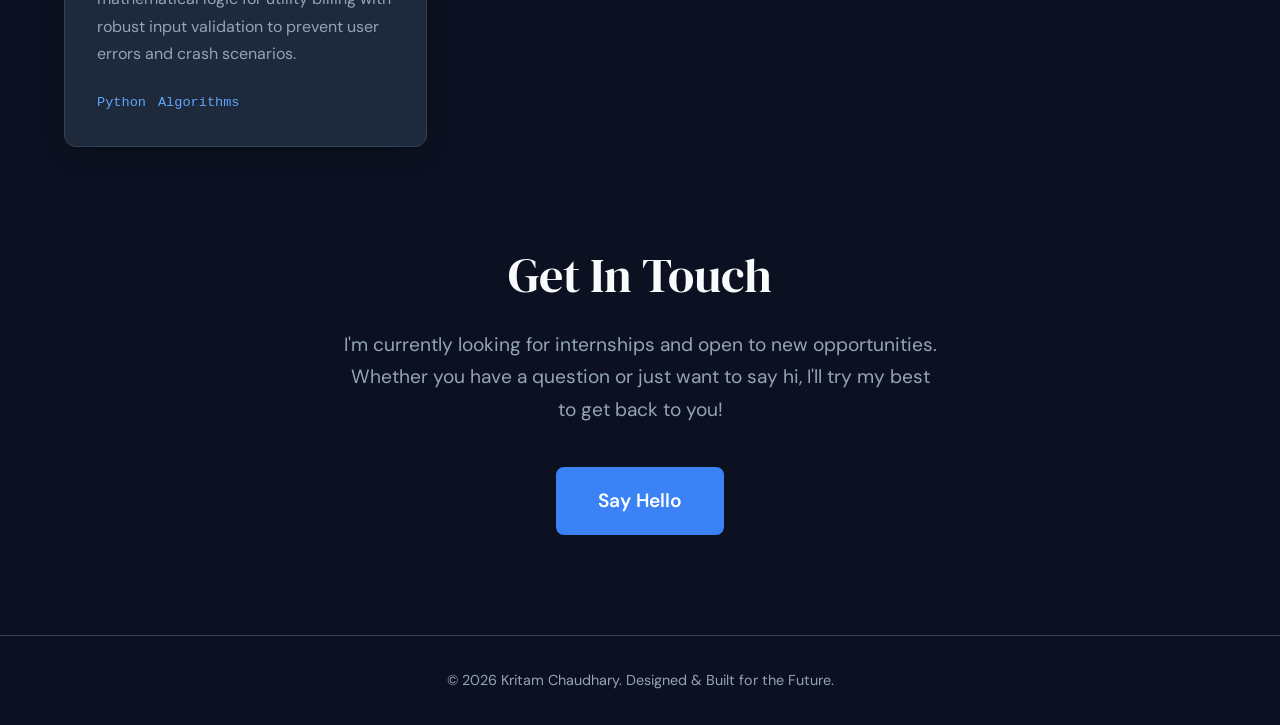
==== commit 602b272b: "Premium CV" ====
--- a/index.html
+++ b/index.html
@@ -1,256 +1,1008 @@
 <!DOCTYPE html>
-<html lang="en">
+<html lang="en" data-theme="dark">
 <head>
     <meta charset="UTF-8">
     <meta name="viewport" content="width=device-width, initial-scale=1.0">
-    <title>Kritam Chaudhary | Portfolio</title>
-    <!-- Importing Google Fonts and Icons -->
-    <link href="https://fonts.googleapis.com/css2?family=DM+Sans:wght@400;500;700&display=swap" rel="stylesheet">
+    <title>Kritam Chaudhary | Software Developer</title>
+    <!-- Fonts: DM Sans and DM Serif Display -->
+    <link href="https://fonts.googleapis.com/css2?family=DM+Serif+Display:ital@0;1&family=DM+Sans:wght@300;400;500;600;700&display=swap" rel="stylesheet">
+    <!-- FontAwesome for Icons -->
     <link rel="stylesheet" href="https://cdnjs.cloudflare.com/ajax/libs/font-awesome/6.4.0/css/all.min.css">
     <style>
-        /* CSS VARIABLES FOR THEMES */
+        /* ==========================================================================
+           1. CSS VARIABLES & THEMING
+           ========================================================================== */
         :root {
-            --bg-color: #f9f9f9;
-            --text-color: #1a1a2e;
-            --accent-color: #2563eb;
-            --card-bg: #ffffff;
+            /* Light Theme Variables */
+            --bg-color: #f8fafc;
+            --surface-color: #ffffff;
+            --text-primary: #0f172a;
+            --text-secondary: #475569;
+            --accent-primary: #2563eb;
+            --accent-secondary: #3b82f6;
+            --accent-light: #dbeafe;
             --border-color: #e2e8f0;
-            --transition: all 0.3s ease;
-        }
-
-        /* DARK MODE VARIABLES */
-        body.dark-mode {
-            --bg-color: #0f172a;
-            --text-color: #f8fafc;
-            --accent-color: #3b82f6;
-            --card-bg: #1e293b;
+            --card-shadow: 0 10px 30px -10px rgba(0, 0, 0, 0.05);
+            --nav-bg: rgba(255, 255, 255, 0.8);
+            --transition: all 0.4s cubic-bezier(0.4, 0, 0.2, 1);
+        }
+
+        [data-theme="dark"] {
+            /* Dark Theme Variables */
+            --bg-color: #0b1120;
+            --surface-color: #1e293b;
+            --text-primary: #f8fafc;
+            --text-secondary: #94a3b8;
+            --accent-primary: #3b82f6;
+            --accent-secondary: #60a5fa;
+            --accent-light: #1e3a8a;
             --border-color: #334155;
-        }
-
-        /* GLOBAL STYLES */
-        * {
+            --card-shadow: 0 10px 30px -10px rgba(0, 0, 0, 0.3);
+            --nav-bg: rgba(15, 23, 42, 0.8);
+        }
+
+        /* ==========================================================================
+           2. GLOBAL RESET & BASE STYLES
+           ========================================================================== */
+        *, *::before, *::after {
             margin: 0;
             padding: 0;
             box-sizing: border-box;
+        }
+
+        html {
+            scroll-behavior: smooth;
+        }
+
+        body {
             font-family: 'DM Sans', sans-serif;
-            scroll-behavior: smooth;
-        }
-
-        body {
             background-color: var(--bg-color);
-            color: var(--text-color);
+            color: var(--text-primary);
+            line-height: 1.7;
             transition: var(--transition);
-            line-height: 1.6;
-        }
-
-        /* NAVIGATION */
-        nav {
+            overflow-x: hidden;
+        }
+
+        h1, h2, h3, h4 {
+            font-family: 'DM Serif Display', serif;
+            font-weight: 400;
+            line-height: 1.2;
+        }
+
+        a {
+            text-decoration: none;
+            color: inherit;
+        }
+
+        ul {
+            list-style: none;
+        }
+
+        .container {
+            max-width: 1200px;
+            margin: 0 auto;
+            padding: 0 24px;
+        }
+
+        /* Custom Scrollbar */
+        ::-webkit-scrollbar { width: 10px; }
+        ::-webkit-scrollbar-track { background: var(--bg-color); }
+        ::-webkit-scrollbar-thumb { background: var(--border-color); border-radius: 5px; }
+        ::-webkit-scrollbar-thumb:hover { background: var(--accent-primary); }
+
+        /* ==========================================================================
+           3. NAVIGATION
+           ========================================================================== */
+        header {
+            position: fixed;
+            top: 0;
+            left: 0;
+            width: 100%;
+            z-index: 1000;
+            background: var(--nav-bg);
+            backdrop-filter: blur(12px);
+            -webkit-backdrop-filter: blur(12px);
+            border-bottom: 1px solid var(--border-color);
+            transition: var(--transition);
+        }
+
+        .nav-container {
             display: flex;
             justify-content: space-between;
             align-items: center;
-            padding: 20px 10%;
-            background-color: var(--card-bg);
-            box-shadow: 0 2px 10px rgba(0,0,0,0.1);
-            position: fixed;
-            width: 100%;
-            top: 0;
-            z-index: 1000;
-        }
-
-        .logo { font-size: 1.5rem; font-weight: 700; color: var(--accent-color); }
-        .nav-links { display: flex; gap: 20px; list-style: none; }
-        .nav-links a { text-decoration: none; color: var(--text-color); font-weight: 500; transition: var(--transition); }
-        .nav-links a:hover { color: var(--accent-color); }
-        
-        #theme-toggle {
-            background: none; border: none; font-size: 1.2rem; cursor: pointer; color: var(--text-color); transition: var(--transition);
-        }
-
-        /* HERO SECTION */
+            height: 80px;
+        }
+
+        .logo {
+            font-family: 'DM Serif Display', serif;
+            font-size: 1.8rem;
+            color: var(--accent-primary);
+            letter-spacing: -0.5px;
+        }
+
+        .nav-links {
+            display: flex;
+            gap: 32px;
+            align-items: center;
+        }
+
+        .nav-links a {
+            font-size: 1rem;
+            font-weight: 500;
+            position: relative;
+            transition: var(--transition);
+        }
+
+        .nav-links a::after {
+            content: '';
+            position: absolute;
+            width: 0;
+            height: 2px;
+            bottom: -4px;
+            left: 0;
+            background-color: var(--accent-primary);
+            transition: var(--transition);
+        }
+
+        .nav-links a:hover::after { width: 100%; }
+        .nav-links a:hover { color: var(--accent-primary); }
+
+        .theme-btn {
+            background: none;
+            border: none;
+            color: var(--text-primary);
+            font-size: 1.2rem;
+            cursor: pointer;
+            padding: 8px;
+            border-radius: 50%;
+            transition: var(--transition);
+        }
+
+        .theme-btn:hover { background: var(--accent-light); color: var(--accent-primary); }
+
+        /* ==========================================================================
+           4. HERO SECTION
+           ========================================================================== */
         .hero {
-            height: 100vh;
-            display: flex;
-            flex-direction: column;
-            justify-content: center;
-            align-items: flex-start;
-            padding: 0 10%;
-        }
-
-        .hero h1 { font-size: 4rem; margin-bottom: 10px; }
-        .hero h2 { font-size: 2rem; color: var(--accent-color); margin-bottom: 20px; height: 40px;}
-        .hero p { font-size: 1.2rem; max-width: 600px; margin-bottom: 30px; opacity: 0.8; }
-        
+            min-height: 100vh;
+            display: flex;
+            align-items: center;
+            padding-top: 80px;
+            position: relative;
+        }
+
+        .hero-content {
+            max-width: 800px;
+            z-index: 2;
+        }
+
+        .greeting {
+            color: var(--accent-primary);
+            font-weight: 600;
+            letter-spacing: 2px;
+            text-transform: uppercase;
+            margin-bottom: 16px;
+            display: block;
+        }
+
+        .hero h1 {
+            font-size: clamp(3rem, 5vw, 5rem);
+            margin-bottom: 16px;
+        }
+
+        .typing-container {
+            font-family: 'DM Sans', sans-serif;
+            font-size: clamp(1.5rem, 3vw, 2.5rem);
+            color: var(--text-secondary);
+            margin-bottom: 32px;
+            font-weight: 300;
+            height: 48px;
+        }
+
+        #cursor {
+            color: var(--accent-primary);
+            animation: blink 1s infinite;
+        }
+
+        @keyframes blink { 0%, 100% { opacity: 1; } 50% { opacity: 0; } }
+
+        .hero-desc {
+            font-size: 1.1rem;
+            color: var(--text-secondary);
+            margin-bottom: 40px;
+            max-width: 600px;
+        }
+
+        .btn-group {
+            display: flex;
+            gap: 16px;
+            flex-wrap: wrap;
+        }
+
         .btn {
-            padding: 12px 28px;
-            background-color: var(--accent-color);
-            color: white;
-            text-decoration: none;
+            padding: 14px 32px;
             border-radius: 8px;
             font-weight: 600;
+            font-size: 1rem;
+            cursor: pointer;
             transition: var(--transition);
-        }
-        .btn:hover { background-color: #1d4ed8; transform: translateY(-3px); box-shadow: 0 10px 20px rgba(37, 99, 235, 0.3); }
-
-        /* SECTIONS (About, Skills, Projects) */
-        section { padding: 100px 10%; }
-        .section-title { font-size: 2.5rem; margin-bottom: 40px; text-align: center; }
-
-        /* SKILLS GRID */
-        .skills-container { display: flex; gap: 15px; flex-wrap: wrap; justify-content: center; }
-        .skill-badge {
-            padding: 10px 20px; background-color: var(--card-bg); border: 1px solid var(--border-color);
-            border-radius: 50px; font-weight: 500; transition: var(--transition); cursor: default;
-        }
-        .skill-badge:hover { background-color: var(--accent-color); color: white; transform: scale(1.1); }
-
-        /* PROJECTS GRID */
-        .projects-grid { display: grid; grid-template-columns: repeat(auto-fit, minmax(300px, 1fr)); gap: 30px; }
+            display: inline-flex;
+            align-items: center;
+            gap: 8px;
+        }
+
+        .btn-primary {
+            background: var(--accent-primary);
+            color: white;
+            border: 2px solid var(--accent-primary);
+        }
+
+        .btn-primary:hover {
+            background: transparent;
+            color: var(--accent-primary);
+            box-shadow: 0 0 20px rgba(37, 99, 235, 0.4);
+        }
+
+        .btn-outline {
+            background: transparent;
+            color: var(--text-primary);
+            border: 2px solid var(--border-color);
+        }
+
+        .btn-outline:hover {
+            border-color: var(--accent-primary);
+            color: var(--accent-primary);
+        }
+
+        .social-links {
+            margin-top: 48px;
+            display: flex;
+            gap: 24px;
+        }
+
+        .social-links a {
+            font-size: 1.5rem;
+            color: var(--text-secondary);
+            transition: var(--transition);
+        }
+
+        .social-links a:hover {
+            color: var(--accent-primary);
+            transform: translateY(-3px);
+        }
+
+        /* ==========================================================================
+           5. SECTION TITLES & REVEAL ANIMATIONS
+           ========================================================================== */
+        section {
+            padding: 100px 0;
+        }
+
+        .section-header {
+            margin-bottom: 64px;
+            display: flex;
+            align-items: center;
+            gap: 24px;
+        }
+
+        .section-header h2 {
+            font-size: 2.5rem;
+            white-space: nowrap;
+        }
+
+        .section-line {
+            height: 1px;
+            background: var(--border-color);
+            width: 100%;
+            position: relative;
+        }
+
+        .section-line::after {
+            content: '';
+            position: absolute;
+            left: 0;
+            top: -1px;
+            height: 3px;
+            width: 50px;
+            background: var(--accent-primary);
+        }
+
+        /* Scroll Reveal Utility Classes */
+        .reveal {
+            opacity: 0;
+            transform: translateY(50px);
+            transition: all 0.8s cubic-bezier(0.5, 0, 0, 1);
+        }
+        
+        .reveal.active {
+            opacity: 1;
+            transform: translateY(0);
+        }
+
+        /* ==========================================================================
+           6. ABOUT SECTION
+           ========================================================================== */
+        .about-grid {
+            display: grid;
+            grid-template-columns: 1fr 1fr;
+            gap: 64px;
+            align-items: center;
+        }
+
+        .about-text p {
+            font-size: 1.1rem;
+            color: var(--text-secondary);
+            margin-bottom: 24px;
+        }
+
+        .about-text strong {
+            color: var(--accent-primary);
+        }
+
+        .interests-container {
+            margin-top: 32px;
+        }
+
+        .interests-title {
+            font-size: 1rem;
+            font-weight: 600;
+            margin-bottom: 16px;
+            color: var(--text-primary);
+            text-transform: uppercase;
+            letter-spacing: 1px;
+        }
+
+        .tags {
+            display: flex;
+            flex-wrap: wrap;
+            gap: 12px;
+        }
+
+        .tag {
+            background: var(--accent-light);
+            color: var(--accent-primary);
+            padding: 8px 16px;
+            border-radius: 20px;
+            font-size: 0.9rem;
+            font-weight: 500;
+            transition: var(--transition);
+        }
+
+        .tag:hover {
+            background: var(--accent-primary);
+            color: white;
+            transform: translateY(-2px);
+        }
+
+        /* ==========================================================================
+           7. EDUCATION TIMELINE
+           ========================================================================== */
+        .timeline {
+            position: relative;
+            max-width: 800px;
+            margin: 0 auto;
+        }
+
+        .timeline::before {
+            content: '';
+            position: absolute;
+            top: 0;
+            bottom: 0;
+            left: 20px;
+            width: 2px;
+            background: var(--border-color);
+        }
+
+        .timeline-item {
+            position: relative;
+            padding-left: 64px;
+            margin-bottom: 48px;
+        }
+
+        .timeline-item:last-child { margin-bottom: 0; }
+
+        .timeline-dot {
+            position: absolute;
+            left: 11px;
+            top: 0;
+            width: 20px;
+            height: 20px;
+            border-radius: 50%;
+            background: var(--accent-primary);
+            border: 4px solid var(--bg-color);
+            box-shadow: 0 0 0 4px var(--accent-light);
+        }
+
+        .timeline-date {
+            font-size: 0.9rem;
+            font-weight: 600;
+            color: var(--accent-primary);
+            margin-bottom: 8px;
+            display: block;
+            letter-spacing: 1px;
+        }
+
+        .timeline-content {
+            background: var(--surface-color);
+            padding: 32px;
+            border-radius: 12px;
+            border: 1px solid var(--border-color);
+            box-shadow: var(--card-shadow);
+            transition: var(--transition);
+        }
+
+        .timeline-content:hover {
+            transform: translateY(-5px);
+            border-color: var(--accent-primary);
+        }
+
+        .timeline-content h3 {
+            font-size: 1.5rem;
+            margin-bottom: 8px;
+        }
+
+        .timeline-subtitle {
+            font-size: 1rem;
+            color: var(--text-secondary);
+            margin-bottom: 16px;
+            font-weight: 500;
+        }
+
+        .timeline-content ul {
+            padding-left: 20px;
+        }
+
+        .timeline-content li {
+            position: relative;
+            margin-bottom: 8px;
+            color: var(--text-secondary);
+        }
+
+        .timeline-content li::before {
+            content: '▹';
+            position: absolute;
+            left: -20px;
+            color: var(--accent-primary);
+        }
+
+        /* ==========================================================================
+           8. SKILLS SECTION (Progress Bars)
+           ========================================================================== */
+        .skills-grid {
+            display: grid;
+            grid-template-columns: 1fr 1fr;
+            gap: 48px;
+        }
+
+        .skill-category h3 {
+            margin-bottom: 32px;
+            font-size: 1.5rem;
+            display: flex;
+            align-items: center;
+            gap: 12px;
+        }
+
+        .skill-category h3 i { color: var(--accent-primary); }
+
+        .skill-box { margin-bottom: 24px; }
+
+        .skill-info {
+            display: flex;
+            justify-content: space-between;
+            margin-bottom: 8px;
+            font-weight: 500;
+        }
+
+        .progress-line {
+            height: 8px;
+            background: var(--border-color);
+            border-radius: 4px;
+            overflow: hidden;
+            position: relative;
+        }
+
+        .progress-line span {
+            position: absolute;
+            height: 100%;
+            background: var(--accent-primary);
+            border-radius: 4px;
+            width: 0; /* Will be set via inline style/JS for animation */
+            transition: width 1.5s ease-in-out;
+        }
+
+        /* ==========================================================================
+           9. PROJECTS GRID
+           ========================================================================== */
+        .projects-grid {
+            display: grid;
+            grid-template-columns: repeat(auto-fill, minmax(350px, 1fr));
+            gap: 32px;
+        }
+
         .project-card {
-            background-color: var(--card-bg); border: 1px solid var(--border-color); border-radius: 12px;
-            padding: 25px; transition: var(--transition); cursor: pointer;
-        }
-        .project-card:hover { transform: translateY(-10px); box-shadow: 0 20px 40px rgba(0,0,0,0.1); border-color: var(--accent-color); }
-        .project-card h3 { color: var(--accent-color); margin-bottom: 10px; }
-        .project-card i { font-size: 2rem; margin-bottom: 15px; color: var(--text-color); }
-
-        /* FOOTER */
-        footer { text-align: center; padding: 30px; background-color: var(--card-bg); border-top: 1px solid var(--border-color); }
+            background: var(--surface-color);
+            border: 1px solid var(--border-color);
+            border-radius: 12px;
+            padding: 32px;
+            box-shadow: var(--card-shadow);
+            transition: var(--transition);
+            display: flex;
+            flex-direction: column;
+            height: 100%;
+        }
+
+        .project-card:hover {
+            transform: translateY(-10px);
+            border-color: var(--accent-primary);
+        }
+
+        .project-header {
+            display: flex;
+            justify-content: space-between;
+            align-items: center;
+            margin-bottom: 24px;
+        }
+
+        .project-icon {
+            font-size: 2rem;
+            color: var(--accent-primary);
+        }
+
+        .project-links a {
+            color: var(--text-secondary);
+            font-size: 1.2rem;
+            transition: var(--transition);
+        }
+
+        .project-links a:hover { color: var(--accent-primary); }
+
+        .project-card h3 {
+            font-size: 1.4rem;
+            margin-bottom: 16px;
+        }
+
+        .project-card p {
+            color: var(--text-secondary);
+            margin-bottom: 24px;
+            flex-grow: 1;
+        }
+
+        .project-tech {
+            display: flex;
+            gap: 12px;
+            font-family: monospace;
+            font-size: 0.85rem;
+            color: var(--accent-secondary);
+            flex-wrap: wrap;
+        }
+
+        .status-badge {
+            background: #fef3c7;
+            color: #d97706;
+            padding: 4px 8px;
+            border-radius: 4px;
+            font-size: 0.8rem;
+            font-weight: 600;
+            font-family: 'DM Sans', sans-serif;
+            letter-spacing: 0;
+        }
+
+        /* ==========================================================================
+           10. FOOTER & CONTACT
+           ========================================================================== */
+        .contact-section {
+            text-align: center;
+            max-width: 600px;
+            margin: 0 auto;
+            padding: 100px 0;
+        }
+
+        .contact-section h2 {
+            font-size: 3rem;
+            margin-bottom: 24px;
+        }
+
+        .contact-section p {
+            font-size: 1.2rem;
+            color: var(--text-secondary);
+            margin-bottom: 40px;
+        }
+
+        footer {
+            text-align: center;
+            padding: 32px 0;
+            border-top: 1px solid var(--border-color);
+            color: var(--text-secondary);
+            font-size: 0.9rem;
+        }
+
+        /* Responsive Design */
+        @media (max-width: 768px) {
+            .about-grid { grid-template-columns: 1fr; }
+            .skills-grid { grid-template-columns: 1fr; }
+            .hero h1 { font-size: 3rem; }
+            .nav-links { display: none; /* In a real app, add a hamburger menu here */ }
+        }
     </style>
 </head>
 <body>
 
     <!-- NAVIGATION -->
-    <nav>
-        <div class="logo">Kritam.</div>
-        <ul class="nav-links">
-            <li><a href="#about">About</a></li>
-            <li><a href="#skills">Skills</a></li>
-            <li><a href="#projects">Projects</a></li>
-            <li><a href="#contact">Contact</a></li>
-            <li><button id="theme-toggle"><i class="fas fa-moon"></i></button></li>
-        </ul>
-    </nav>
+    <header>
+        <div class="container nav-container">
+            <a href="#" class="logo">Kritam.</a>
+            <nav class="nav-links">
+                <a href="#about">About</a>
+                <a href="#education">Education</a>
+                <a href="#skills">Skills</a>
+                <a href="#projects">Projects</a>
+                <button id="theme-toggle" class="theme-btn" aria-label="Toggle Dark Mode">
+                    <i class="fas fa-moon"></i>
+                </button>
+            </nav>
+        </div>
+    </header>
 
     <!-- HERO SECTION -->
-    <section class="hero" id="home">
-        <h1>Hi, I'm Kritam Chaudhary</h1>
-        <!-- The JS typing effect will go inside this span -->
-        <h2><span id="typing-text"></span><span style="color:var(--text-color)">|</span></h2>
-        <p>I am a passionate developer from Nepal, learning how to build software, analyze data, and solve real-world problems using code.</p>
-        <div style="display: flex; gap: 15px;">
-            <a href="#projects" class="btn">View My Work</a>
-            <a href="https://github.com/chykritam" target="_blank" class="btn" style="background-color: #333;"><i class="fab fa-github"></i> GitHub</a>
+    <section class="hero container" id="home">
+        <div class="hero-content reveal">
+            <span class="greeting">Welcome to my portfolio</span>
+            <h1>Kritam Chaudhary.</h1>
+            <div class="typing-container">
+                I build <span id="typing-text"></span><span id="cursor">|</span>
+            </div>
+            <p class="hero-desc">
+                I'm a BSc Computer Science student at ISMT College (University of Sunderland) based in Kathmandu, Nepal. I specialize in Python, software engineering, and database systems, with a strong interest in Cybersecurity and GovTech.
+            </p>
+            <div class="btn-group">
+                <a href="#projects" class="btn btn-primary"><i class="fas fa-code"></i> View Projects</a>
+                <a href="mailto:chykritam137@gmail.com" class="btn btn-outline"><i class="fas fa-paper-plane"></i> Get In Touch</a>
+            </div>
+            <div class="social-links">
+                <a href="https://github.com/chykritam" target="_blank" title="GitHub"><i class="fab fa-github"></i></a>
+                <a href="https://linkedin.com/in/kritam-chaudhary-970604216" target="_blank" title="LinkedIn"><i class="fab fa-linkedin-in"></i></a>
+                <a href="https://kritamchaudhary.com.np" target="_blank" title="Website"><i class="fas fa-globe"></i></a>
+            </div>
         </div>
     </section>
 
+    <!-- ABOUT SECTION -->
+    <section id="about" class="container">
+        <div class="section-header reveal">
+            <h2>About Me</h2>
+            <div class="section-line"></div>
+        </div>
+        
+        <div class="about-grid">
+            <div class="about-text reveal">
+                <p>Hello! I am a First-year <strong>BSc (Hons) Computer Science</strong> student building practical skills in software engineering, database systems, and cybersecurity through real projects alongside my coursework.</p>
+                <p>I am currently seeking internship opportunities to apply my academic knowledge to real-world problems. My long-term goal is to pursue a Master's degree in Germany and build a meaningful career in <strong>GovTech or Cybersecurity</strong>.</p>
+                
+                <div class="interests-container">
+                    <h3 class="interests-title">Core Interests</h3>
+                    <div class="tags">
+                        <span class="tag"><i class="fas fa-shield-alt"></i> Cybersecurity</span>
+                        <span class="tag"><i class="fas fa-landmark"></i> GovTech</span>
+                        <span class="tag"><i class="fas fa-database"></i> Data Science</span>
+                        <span class="tag"><i class="fas fa-robot"></i> AI</span>
+                    </div>
+                </div>
+            </div>
+            <div class="about-text reveal" style="transition-delay: 0.2s;">
+                <h3 class="interests-title" style="margin-bottom: 24px;">Languages</h3>
+                
+                <div class="skill-box">
+                    <div class="skill-info"><span>Nepali (Native)</span><span>100%</span></div>
+                    <div class="progress-line"><span style="width: 100%"></span></div>
+                </div>
+                <div class="skill-box">
+                    <div class="skill-info"><span>English (Proficient)</span><span>90%</span></div>
+                    <div class="progress-line"><span style="width: 90%"></span></div>
+                </div>
+                <div class="skill-box">
+                    <div class="skill-info"><span>German (Beginner)</span><span>25%</span></div>
+                    <div class="progress-line"><span style="width: 25%"></span></div>
+                </div>
+            </div>
+        </div>
+    </section>
+
+    <!-- EDUCATION SECTION -->
+    <section id="education" class="container">
+        <div class="section-header reveal">
+            <h2>Education</h2>
+            <div class="section-line"></div>
+        </div>
+
+        <div class="timeline">
+            <!-- Degree -->
+            <div class="timeline-item reveal">
+                <div class="timeline-dot"></div>
+                <span class="timeline-date">Oct 2025 – Jul 2028</span>
+                <div class="timeline-content">
+                    <h3>BSc (Hons) Computer Science</h3>
+                    <p class="timeline-subtitle">ISMT College, Kathmandu | University of Sunderland, UK</p>
+                    <ul>
+                        <li><strong>Core modules:</strong> Software Engineering, Full Stack Development, Database Systems, Cybersecurity, AI, Agile Development.</li>
+                        <li>Assignment-based degree requiring structured technical documentation and independent research.</li>
+                    </ul>
+                </div>
+            </div>
+
+            <!-- High School -->
+            <div class="timeline-item reveal">
+                <div class="timeline-dot"></div>
+                <span class="timeline-date">Jul 2023 – Jun 2025</span>
+                <div class="timeline-content">
+                    <h3>+2 Science (Computer & Mathematics)</h3>
+                    <p class="timeline-subtitle">NAST, Dhangadhi, Kailali</p>
+                    <ul>
+                        <li>Graduated with a CGPA of <strong>2.94 / 4.0</strong></li>
+                        <li>Built foundational knowledge in mathematics, logic, and basic computer science principles.</li>
+                    </ul>
+                </div>
+            </div>
+        </div>
+    </section>
+
     <!-- SKILLS SECTION -->
-    <section id="skills">
-        <h2 class="section-title">My Technical Skills</h2>
-        <div class="skills-container">
-            <div class="skill-badge"><i class="fab fa-python"></i> Python</div>
-            <div class="skill-badge"><i class="fas fa-database"></i> MySQL</div>
-            <div class="skill-badge"><i class="fas fa-database"></i> SQLite</div>
-            <div class="skill-badge"><i class="fas fa-network-wired"></i> REST APIs</div>
-            <div class="skill-badge"><i class="fab fa-html5"></i> HTML5</div>
-            <div class="skill-badge"><i class="fab fa-css3-alt"></i> CSS3</div>
-            <div class="skill-badge"><i class="fab fa-git-alt"></i> Git & GitHub</div>
+    <section id="skills" class="container">
+        <div class="section-header reveal">
+            <h2>Technical & Professional Skills</h2>
+            <div class="section-line"></div>
+        </div>
+
+        <div class="skills-grid">
+            <div class="skill-category reveal">
+                <h3><i class="fas fa-laptop-code"></i> Technical Skills</h3>
+                
+                <div class="skill-box">
+                    <div class="skill-info"><span>Python (Logic, OOP, APIs)</span></div>
+                    <div class="progress-line"><span class="animate-bar" data-width="85%"></span></div>
+                </div>
+                <div class="skill-box">
+                    <div class="skill-info"><span>SQL & DBMS Fundamentals</span></div>
+                    <div class="progress-line"><span class="animate-bar" data-width="75%"></span></div>
+                </div>
+                <div class="skill-box">
+                    <div class="skill-info"><span>Git & GitHub (Version Control)</span></div>
+                    <div class="progress-line"><span class="animate-bar" data-width="80%"></span></div>
+                </div>
+                <div class="skill-box">
+                    <div class="skill-info"><span>HTML & CSS</span></div>
+                    <div class="progress-line"><span class="animate-bar" data-width="60%"></span></div>
+                </div>
+            </div>
+
+            <div class="skill-category reveal" style="transition-delay: 0.2s;">
+                <h3><i class="fas fa-user-tie"></i> Professional Traits</h3>
+                
+                <div class="skill-box">
+                    <div class="skill-info"><span>Analytical Problem-Solving</span></div>
+                    <div class="progress-line"><span class="animate-bar" data-width="90%"></span></div>
+                </div>
+                <div class="skill-box">
+                    <div class="skill-info"><span>Technical Documentation</span></div>
+                    <div class="progress-line"><span class="animate-bar" data-width="85%"></span></div>
+                </div>
+                <div class="skill-box">
+                    <div class="skill-info"><span>Self-Directed Learning</span></div>
+                    <div class="progress-line"><span class="animate-bar" data-width="95%"></span></div>
+                </div>
+                <div class="skill-box">
+                    <div class="skill-info"><span>Team Communication</span></div>
+                    <div class="progress-line"><span class="animate-bar" data-width="85%"></span></div>
+                </div>
+            </div>
         </div>
     </section>
 
     <!-- PROJECTS SECTION -->
-    <section id="projects" style="background-color: var(--card-bg);">
-        <h2 class="section-title">Recent Projects</h2>
+    <section id="projects" class="container">
+        <div class="section-header reveal">
+            <h2>Featured Projects</h2>
+            <div class="section-line"></div>
+        </div>
+
         <div class="projects-grid">
             
-            <div class="project-card">
-                <i class="fas fa-chart-line"></i>
-                <h3>NEPSE Stock Market API Fetcher</h3>
-                <p>Built a Python script using the `requests` library to fetch and parse live stock market data (LTP, Point Change, Hits) directly from the OnlineKhabar REST API.</p>
-            </div>
-
-            <div class="project-card">
-                <i class="fas fa-users-cog"></i>
-                <h3 >School Management System</h3>
-                <p>Developed an Object-Oriented Python application utilizing complex class inheritance to manage bank accounts, student accounts, and library fine deductions.</p>
-            </div>
-
-            <div class="project-card">
-                <i class="fas fa-globe"></i>
-                <h3>Interactive CV Website</h3>
-                <p>Designed and deployed a responsive, interactive personal portfolio website hosted on a custom .com.np domain using GitHub and Vercel.</p>
+            <!-- Project 1: Stock API -->
+            <div class="project-card reveal">
+                <div class="project-header">
+                    <i class="fas fa-chart-line project-icon"></i>
+                    <div class="project-links">
+                        <a href="https://github.com/chykritam" target="_blank"><i class="fab fa-github"></i></a>
+                    </div>
+                </div>
+                <h3>NEPSE Stock API Fetcher</h3>
+                <p>Engineered a Python script utilizing the `requests` library to bypass frontend HTML and directly interface with a live REST API, parsing real-time JSON market data.</p>
+                <div class="project-tech">
+                    <span>Python</span> <span>REST API</span> <span>JSON</span>
+                </div>
+            </div>
+
+            <!-- Project 2: OOP Bank -->
+            <div class="project-card reveal" style="transition-delay: 0.1s;">
+                <div class="project-header">
+                    <i class="fas fa-university project-icon"></i>
+                    <div class="project-links">
+                        <a href="https://github.com/chykritam" target="_blank"><i class="fab fa-github"></i></a>
+                    </div>
+                </div>
+                <h3>OOP Management System</h3>
+                <p>Developed a complex Object-Oriented application demonstrating class inheritance, private attributes (encapsulation), and constructor data passing.</p>
+                <div class="project-tech">
+                    <span>Python</span> <span>OOP</span> <span>Encapsulation</span>
+                </div>
+            </div>
+
+            <!-- Project 3: GPA Calc -->
+            <div class="project-card reveal" style="transition-delay: 0.2s;">
+                <div class="project-header">
+                    <i class="fas fa-calculator project-icon"></i>
+                    <div class="project-links">
+                        <a href="https://github.com/chykritam" target="_blank"><i class="fab fa-github"></i></a>
+                    </div>
+                </div>
+                <h3>CLI GPA Calculator</h3>
+                <p>Command-line tool applying conditional logic, user input handling, and structured grade computation. Fully documented with edge-case testing.</p>
+                <div class="project-tech">
+                    <span>Python</span> <span>CLI</span> <span>Logic Validation</span>
+                </div>
+            </div>
+
+            <!-- Project 4: Electricity Bill -->
+            <div class="project-card reveal">
+                <div class="project-header">
+                    <i class="fas fa-bolt project-icon"></i>
+                    <div class="project-links">
+                        <span class="status-badge">In Progress</span>
+                    </div>
+                </div>
+                <h3>Tiered Billing Calculator</h3>
+                <p>Implementing complex tiered mathematical logic for utility billing with robust input validation to prevent user errors and crash scenarios.</p>
+                <div class="project-tech">
+                    <span>Python</span> <span>Algorithms</span>
+                </div>
             </div>
 
         </div>
     </section>
 
     <!-- CONTACT SECTION -->
-    <section id="contact">
-        <h2 class="section-title">Let's Connect</h2>
-        <div style="text-align: center;">
-            <p style="font-size: 1.2rem; margin-bottom: 20px;">I am currently learning and looking for new opportunities. Feel free to reach out!</p>
-            <a href="mailto:chykritam137@gmail.com" class="btn"><i class="fas fa-envelope"></i> Email Me</a>
+    <section id="contact" class="container reveal">
+        <div class="contact-section">
+            <h2>Get In Touch</h2>
+            <p>I'm currently looking for internships and open to new opportunities. Whether you have a question or just want to say hi, I'll try my best to get back to you!</p>
+            <a href="mailto:chykritam137@gmail.com" class="btn btn-primary" style="padding: 16px 40px; font-size: 1.2rem;">Say Hello</a>
         </div>
     </section>
 
     <!-- FOOTER -->
     <footer>
-        <p>&copy; 2026 Kritam Chaudhary. Built with code & coffee.</p>
+        <div class="container">
+            <p>&copy; 2026 Kritam Chaudhary. Designed & Built for the Future.</p>
+        </div>
     </footer>
 
     <!-- INTERACTIVE JAVASCRIPT -->
     <script>
-        // 1. DARK MODE TOGGLE LOGIC
-        const themeToggle = document.getElementById('theme-toggle');
-        const body = document.body;
-        const icon = themeToggle.querySelector('i');
-
-        themeToggle.addEventListener('click', () => {
-            body.classList.toggle('dark-mode');
-            if (body.classList.contains('dark-mode')) {
-                icon.classList.remove('fa-moon');
-                icon.classList.add('fa-sun');
+        // 1. Dark/Light Theme Toggle
+        const themeBtn = document.getElementById('theme-toggle');
+        const htmlElement = document.documentElement;
+        const icon = themeBtn.querySelector('i');
+
+        // Check for saved theme
+        const savedTheme = localStorage.getItem('theme') || 'dark';
+        htmlElement.setAttribute('data-theme', savedTheme);
+        updateIcon(savedTheme);
+
+        themeBtn.addEventListener('click', () => {
+            const currentTheme = htmlElement.getAttribute('data-theme');
+            const newTheme = currentTheme === 'dark' ? 'light' : 'dark';
+            
+            htmlElement.setAttribute('data-theme', newTheme);
+            localStorage.setItem('theme', newTheme);
+            updateIcon(newTheme);
+        });
+
+        function updateIcon(theme) {
+            if (theme === 'dark') {
+                icon.className = 'fas fa-sun';
             } else {
-                icon.classList.remove('fa-sun');
-                icon.classList.add('fa-moon');
+                icon.className = 'fas fa-moon';
             }
-        });
-
-        // 2. TYPING EFFECT LOGIC
-        const textArray = ["A Python Developer", "A Database Enthusiast", "A Tech Explorer"];
-        let textIndex = 0;
-        let charIndex = 0;
+        }
+
+        // 2. Typing Animation
+        const phrases = ["Python Scripts.", "Database Architectures.", "Data Automations.", "Secure Systems."];
+        let i = 0;
+        let j = 0;
+        let currentPhrase = [];
         let isDeleting = false;
-        const typingSpeed = 100;
-        const deletingSpeed = 50;
-        const delayBetweenWords = 2000;
-
-        function type() {
-            const currentText = textArray[textIndex];
-            const displayElement = document.getElementById("typing-text");
-
-            if (isDeleting) {
-                displayElement.textContent = currentText.substring(0, charIndex - 1);
-                charIndex--;
-            } else {
-                displayElement.textContent = currentText.substring(0, charIndex + 1);
-                charIndex++;
+        let isEnd = false;
+
+        function loop() {
+            isEnd = false;
+            const textDisplay = document.getElementById('typing-text');
+            
+            if (i < phrases.length) {
+                if (!isDeleting && j <= phrases[i].length) {
+                    currentPhrase.push(phrases[i][j]);
+                    j++;
+                    textDisplay.innerHTML = currentPhrase.join('');
+                }
+
+                if (isDeleting && j <= phrases[i].length) {
+                    currentPhrase.pop();
+                    j--;
+                    textDisplay.innerHTML = currentPhrase.join('');
+                }
+
+                if (j == phrases[i].length) {
+                    isEnd = true;
+                    isDeleting = true;
+                }
+
+                if (isDeleting && j === 0) {
+                    currentPhrase = [];
+                    isDeleting = false;
+                    i++;
+                    if (i === phrases.length) {
+                        i = 0;
+                    }
+                }
             }
-
-            if (!isDeleting && charIndex === currentText.length) {
-                setTimeout(() => isDeleting = true, delayBetweenWords);
-            } else if (isDeleting && charIndex === 0) {
-                isDeleting = false;
-                textIndex = (textIndex + 1) % textArray.length;
-            }
-
-            const speed = isDeleting ? deletingSpeed : typingSpeed;
-            setTimeout(type, speed);
+            
+            const speedUp = Math.random() * (80 - 50) + 50;
+            const normalSpeed = Math.random() * (200 - 100) + 100;
+            const time = isEnd ? 2000 : isDeleting ? speedUp : normalSpeed;
+            
+            setTimeout(loop, time);
         }
         
-        // Start the typing effect when the page loads
-        document.addEventListener("DOMContentLoaded", function() {
-            setTimeout(type, 1000);
-        });
+        // Start typing after 1 second
+        setTimeout(loop, 1000);
+
+        // 3. Scroll Reveal & Progress Bar Animation (Intersection Observer)
+        const revealElements = document.querySelectorAll('.reveal');
+        const progressBars = document.querySelectorAll('.animate-bar');
+
+        const observerOptions = {
+            threshold: 0.2, // Trigger when 20% of element is visible
+            rootMargin: "0px 0px -50px 0px"
+        };
+
+        const observer = new IntersectionObserver((entries) => {
+            entries.forEach(entry => {
+                if (entry.isIntersecting) {
+                    // Reveal the element
+                    entry.target.classList.add('active');
+                    
+                    // If the revealed element contains progress bars, animate them
+                    const barsInside = entry.target.querySelectorAll('.animate-bar');
+                    barsInside.forEach(bar => {
+                        const targetWidth = bar.getAttribute('data-width');
+                        bar.style.width = targetWidth;
+                    });
+
+                    // Check if the element itself IS a progress bar (just in case)
+                    if(entry.target.classList.contains('animate-bar')){
+                         const targetWidth = entry.target.getAttribute('data-width');
+                         entry.target.style.width = targetWidth;
+                    }
+                    
+                    // Optional: Unobserve after revealing to only animate once
+                    // observer.unobserve(entry.target); 
+                }
+            });
+        }, observerOptions);
+
+        revealElements.forEach(el => observer.observe(el));
+        
+        // Ensure progress bars not in a .reveal container also animate
+        progressBars.forEach(bar => observer.observe(bar));
+
     </script>
 </body>
 </html>
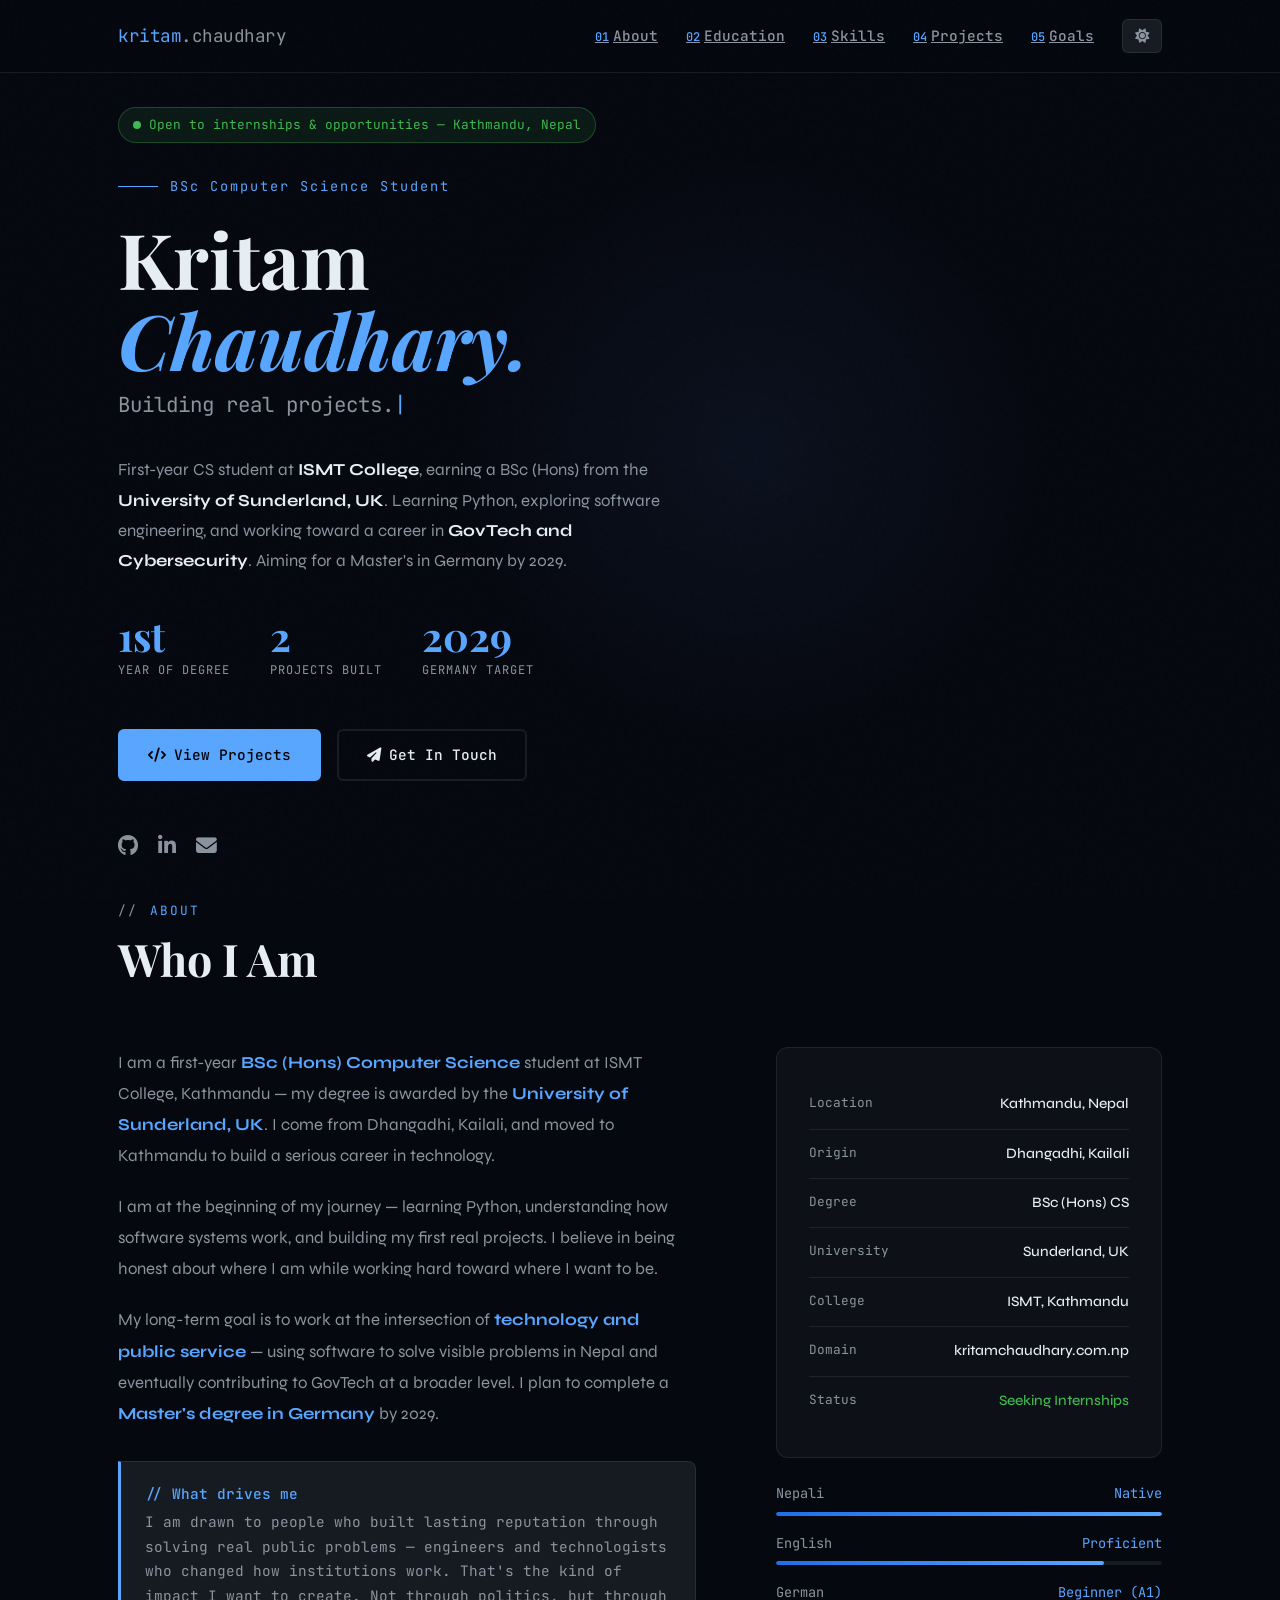
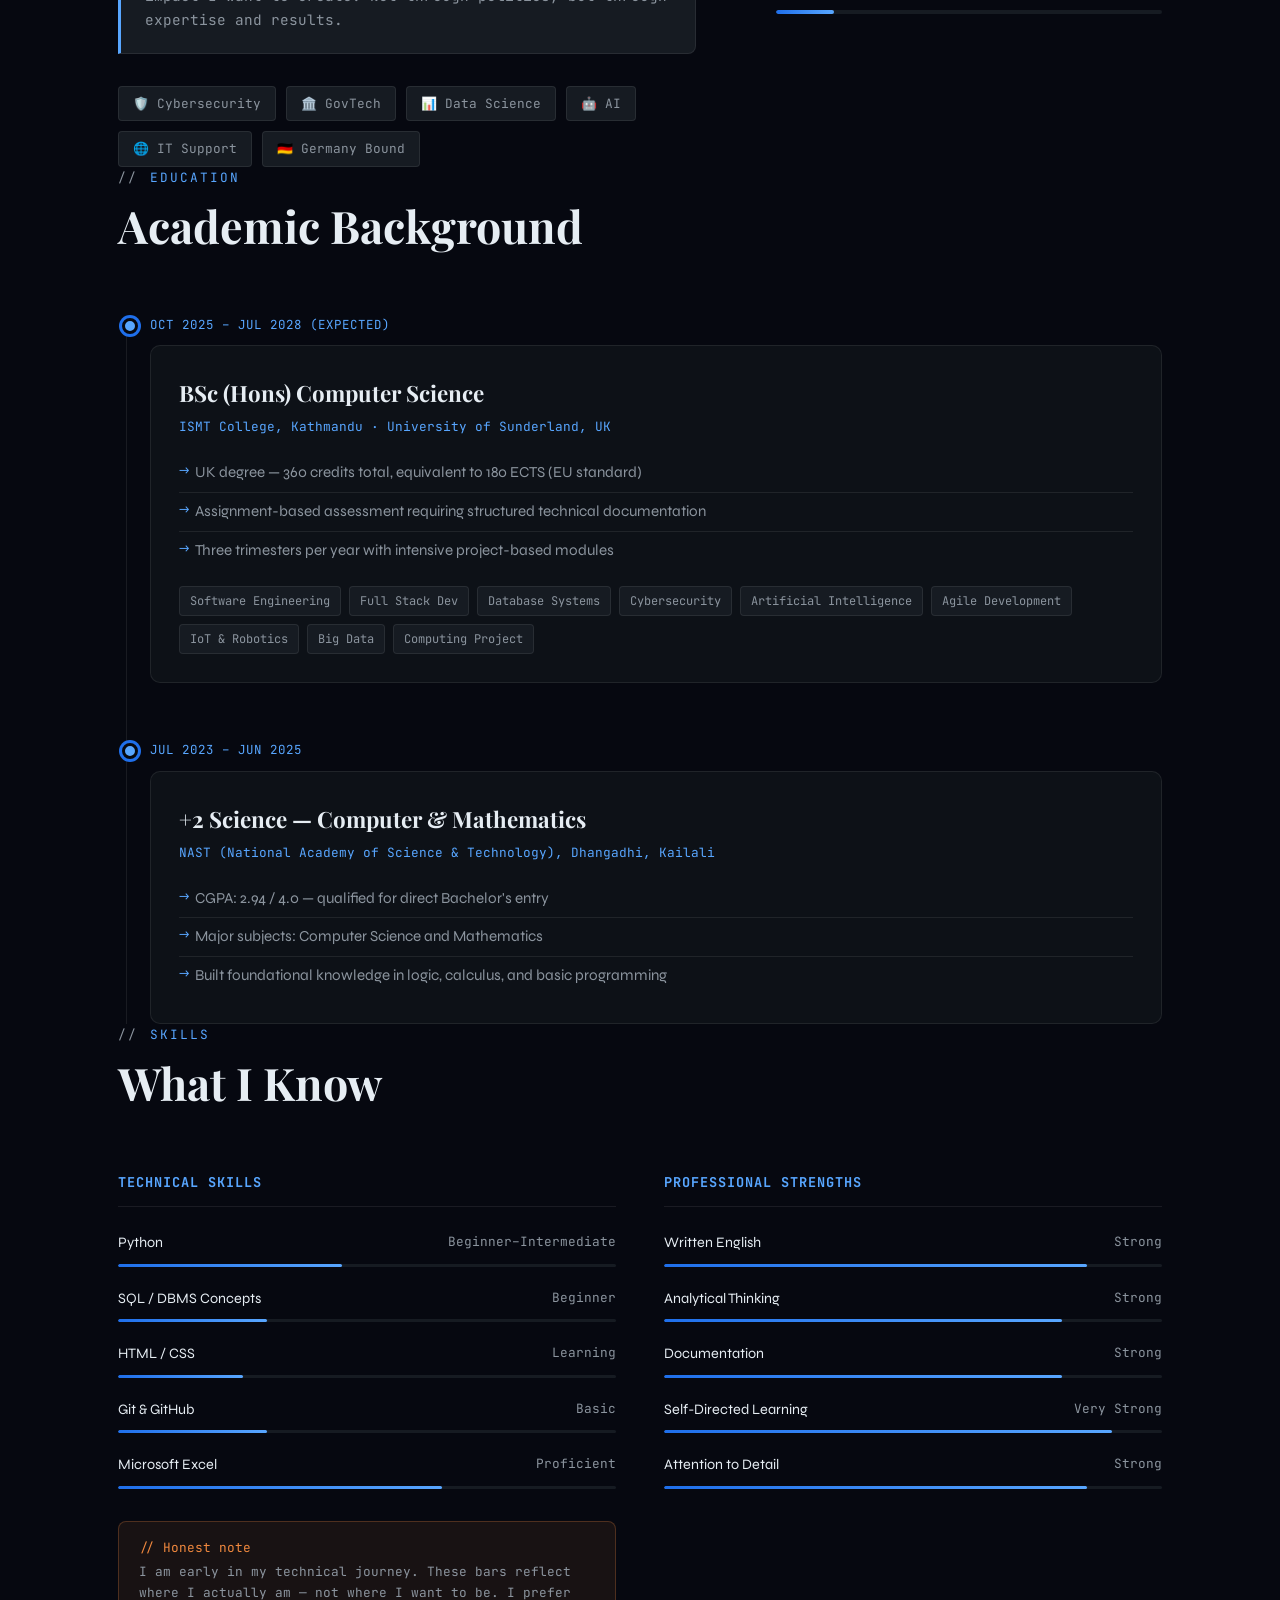
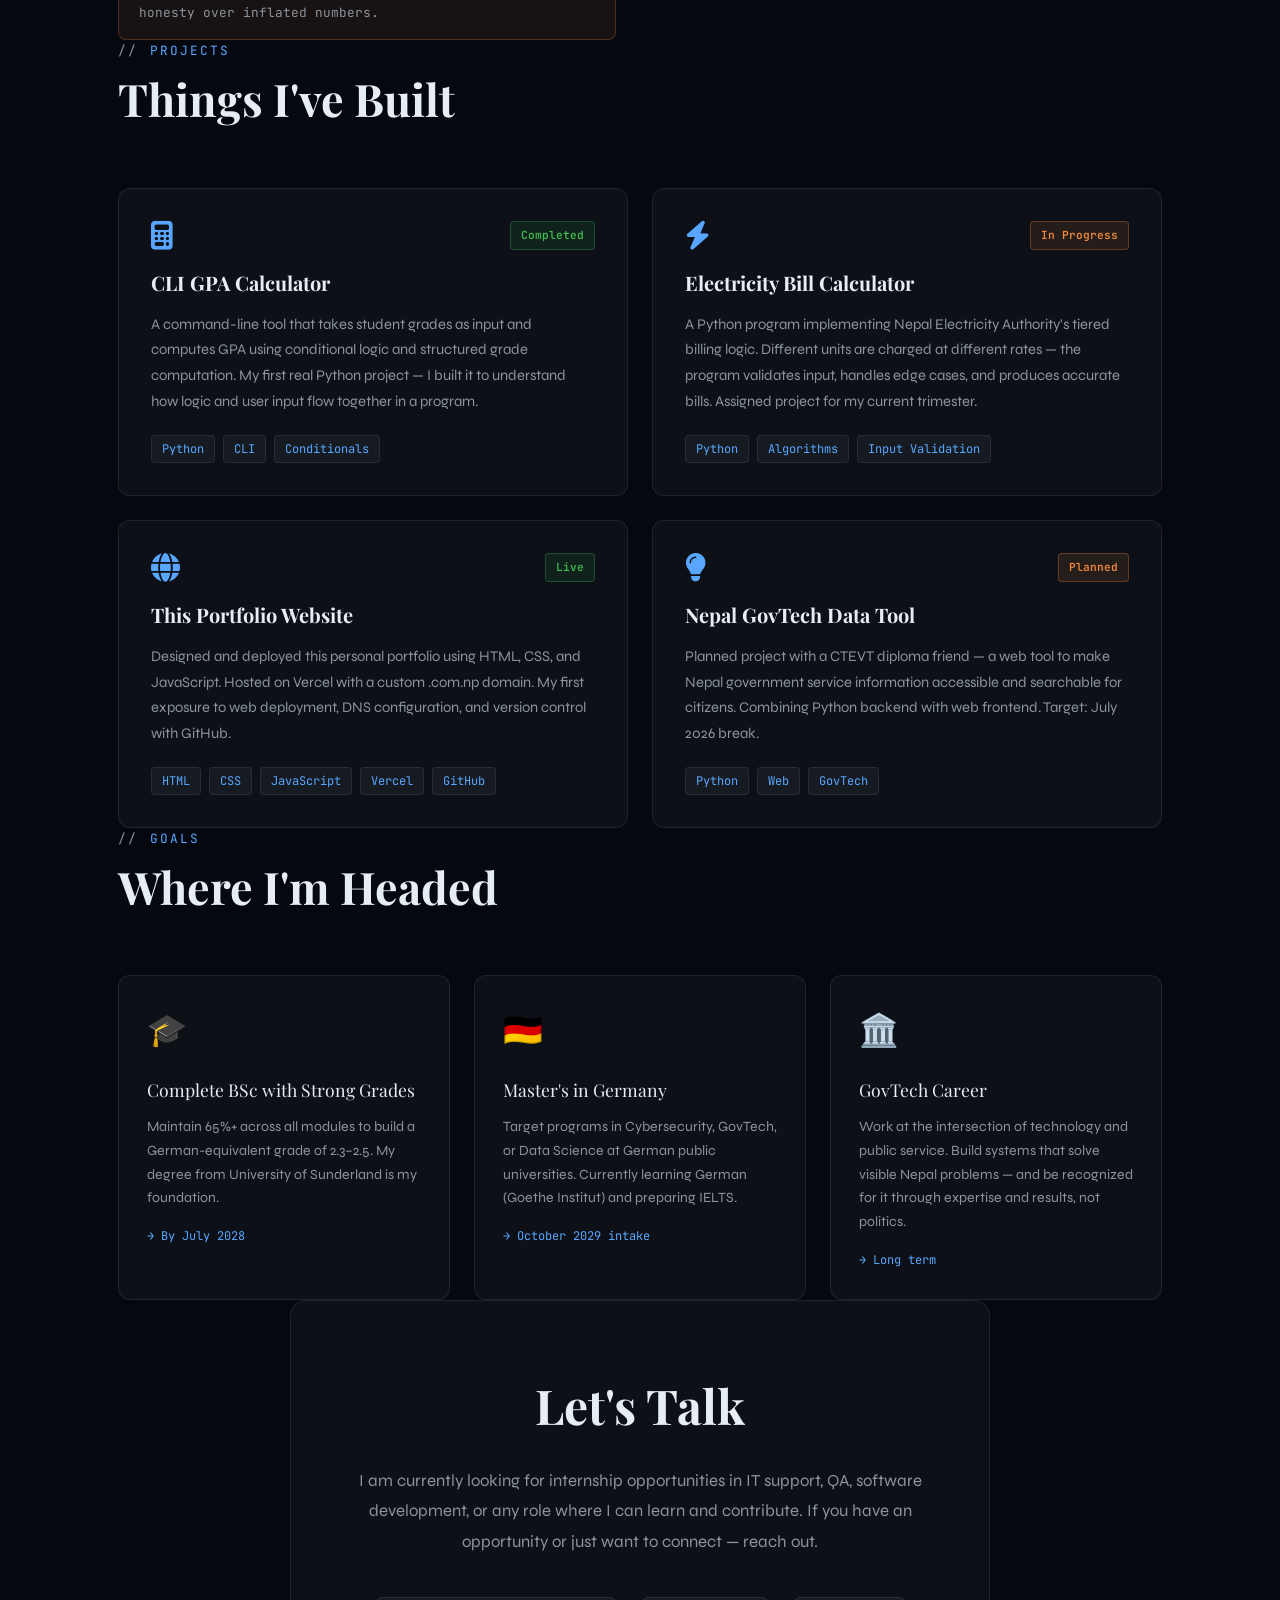
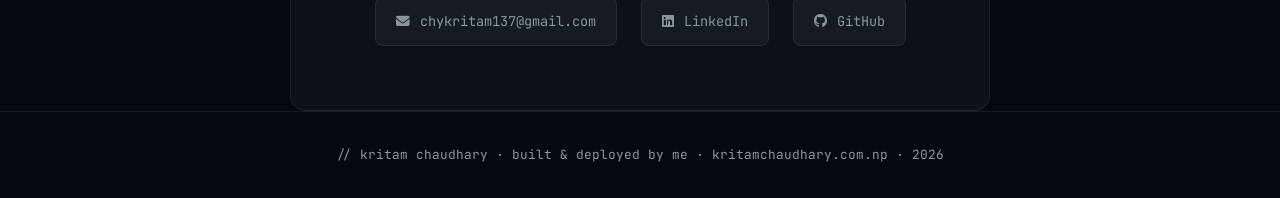
==== commit 802b2bdb: "Premium CV" ====
--- a/index.html
+++ b/index.html
@@ -1,1008 +1,1042 @@
 <!DOCTYPE html>
 <html lang="en" data-theme="dark">
 <head>
-    <meta charset="UTF-8">
-    <meta name="viewport" content="width=device-width, initial-scale=1.0">
-    <title>Kritam Chaudhary | Software Developer</title>
-    <!-- Fonts: DM Sans and DM Serif Display -->
-    <link href="https://fonts.googleapis.com/css2?family=DM+Serif+Display:ital@0;1&family=DM+Sans:wght@300;400;500;600;700&display=swap" rel="stylesheet">
-    <!-- FontAwesome for Icons -->
-    <link rel="stylesheet" href="https://cdnjs.cloudflare.com/ajax/libs/font-awesome/6.4.0/css/all.min.css">
-    <style>
-        /* ==========================================================================
-           1. CSS VARIABLES & THEMING
-           ========================================================================== */
-        :root {
-            /* Light Theme Variables */
-            --bg-color: #f8fafc;
-            --surface-color: #ffffff;
-            --text-primary: #0f172a;
-            --text-secondary: #475569;
-            --accent-primary: #2563eb;
-            --accent-secondary: #3b82f6;
-            --accent-light: #dbeafe;
-            --border-color: #e2e8f0;
-            --card-shadow: 0 10px 30px -10px rgba(0, 0, 0, 0.05);
-            --nav-bg: rgba(255, 255, 255, 0.8);
-            --transition: all 0.4s cubic-bezier(0.4, 0, 0.2, 1);
-        }
-
-        [data-theme="dark"] {
-            /* Dark Theme Variables */
-            --bg-color: #0b1120;
-            --surface-color: #1e293b;
-            --text-primary: #f8fafc;
-            --text-secondary: #94a3b8;
-            --accent-primary: #3b82f6;
-            --accent-secondary: #60a5fa;
-            --accent-light: #1e3a8a;
-            --border-color: #334155;
-            --card-shadow: 0 10px 30px -10px rgba(0, 0, 0, 0.3);
-            --nav-bg: rgba(15, 23, 42, 0.8);
-        }
-
-        /* ==========================================================================
-           2. GLOBAL RESET & BASE STYLES
-           ========================================================================== */
-        *, *::before, *::after {
-            margin: 0;
-            padding: 0;
-            box-sizing: border-box;
-        }
-
-        html {
-            scroll-behavior: smooth;
-        }
-
-        body {
-            font-family: 'DM Sans', sans-serif;
-            background-color: var(--bg-color);
-            color: var(--text-primary);
-            line-height: 1.7;
-            transition: var(--transition);
-            overflow-x: hidden;
-        }
-
-        h1, h2, h3, h4 {
-            font-family: 'DM Serif Display', serif;
-            font-weight: 400;
-            line-height: 1.2;
-        }
-
-        a {
-            text-decoration: none;
-            color: inherit;
-        }
-
-        ul {
-            list-style: none;
-        }
-
-        .container {
-            max-width: 1200px;
-            margin: 0 auto;
-            padding: 0 24px;
-        }
-
-        /* Custom Scrollbar */
-        ::-webkit-scrollbar { width: 10px; }
-        ::-webkit-scrollbar-track { background: var(--bg-color); }
-        ::-webkit-scrollbar-thumb { background: var(--border-color); border-radius: 5px; }
-        ::-webkit-scrollbar-thumb:hover { background: var(--accent-primary); }
-
-        /* ==========================================================================
-           3. NAVIGATION
-           ========================================================================== */
-        header {
-            position: fixed;
-            top: 0;
-            left: 0;
-            width: 100%;
-            z-index: 1000;
-            background: var(--nav-bg);
-            backdrop-filter: blur(12px);
-            -webkit-backdrop-filter: blur(12px);
-            border-bottom: 1px solid var(--border-color);
-            transition: var(--transition);
-        }
-
-        .nav-container {
-            display: flex;
-            justify-content: space-between;
-            align-items: center;
-            height: 80px;
-        }
-
-        .logo {
-            font-family: 'DM Serif Display', serif;
-            font-size: 1.8rem;
-            color: var(--accent-primary);
-            letter-spacing: -0.5px;
-        }
-
-        .nav-links {
-            display: flex;
-            gap: 32px;
-            align-items: center;
-        }
-
-        .nav-links a {
-            font-size: 1rem;
-            font-weight: 500;
-            position: relative;
-            transition: var(--transition);
-        }
-
-        .nav-links a::after {
-            content: '';
-            position: absolute;
-            width: 0;
-            height: 2px;
-            bottom: -4px;
-            left: 0;
-            background-color: var(--accent-primary);
-            transition: var(--transition);
-        }
-
-        .nav-links a:hover::after { width: 100%; }
-        .nav-links a:hover { color: var(--accent-primary); }
-
-        .theme-btn {
-            background: none;
-            border: none;
-            color: var(--text-primary);
-            font-size: 1.2rem;
-            cursor: pointer;
-            padding: 8px;
-            border-radius: 50%;
-            transition: var(--transition);
-        }
-
-        .theme-btn:hover { background: var(--accent-light); color: var(--accent-primary); }
-
-        /* ==========================================================================
-           4. HERO SECTION
-           ========================================================================== */
-        .hero {
-            min-height: 100vh;
-            display: flex;
-            align-items: center;
-            padding-top: 80px;
-            position: relative;
-        }
-
-        .hero-content {
-            max-width: 800px;
-            z-index: 2;
-        }
-
-        .greeting {
-            color: var(--accent-primary);
-            font-weight: 600;
-            letter-spacing: 2px;
-            text-transform: uppercase;
-            margin-bottom: 16px;
-            display: block;
-        }
-
-        .hero h1 {
-            font-size: clamp(3rem, 5vw, 5rem);
-            margin-bottom: 16px;
-        }
-
-        .typing-container {
-            font-family: 'DM Sans', sans-serif;
-            font-size: clamp(1.5rem, 3vw, 2.5rem);
-            color: var(--text-secondary);
-            margin-bottom: 32px;
-            font-weight: 300;
-            height: 48px;
-        }
-
-        #cursor {
-            color: var(--accent-primary);
-            animation: blink 1s infinite;
-        }
-
-        @keyframes blink { 0%, 100% { opacity: 1; } 50% { opacity: 0; } }
-
-        .hero-desc {
-            font-size: 1.1rem;
-            color: var(--text-secondary);
-            margin-bottom: 40px;
-            max-width: 600px;
-        }
-
-        .btn-group {
-            display: flex;
-            gap: 16px;
-            flex-wrap: wrap;
-        }
-
-        .btn {
-            padding: 14px 32px;
-            border-radius: 8px;
-            font-weight: 600;
-            font-size: 1rem;
-            cursor: pointer;
-            transition: var(--transition);
-            display: inline-flex;
-            align-items: center;
-            gap: 8px;
-        }
-
-        .btn-primary {
-            background: var(--accent-primary);
-            color: white;
-            border: 2px solid var(--accent-primary);
-        }
-
-        .btn-primary:hover {
-            background: transparent;
-            color: var(--accent-primary);
-            box-shadow: 0 0 20px rgba(37, 99, 235, 0.4);
-        }
-
-        .btn-outline {
-            background: transparent;
-            color: var(--text-primary);
-            border: 2px solid var(--border-color);
-        }
-
-        .btn-outline:hover {
-            border-color: var(--accent-primary);
-            color: var(--accent-primary);
-        }
-
-        .social-links {
-            margin-top: 48px;
-            display: flex;
-            gap: 24px;
-        }
-
-        .social-links a {
-            font-size: 1.5rem;
-            color: var(--text-secondary);
-            transition: var(--transition);
-        }
-
-        .social-links a:hover {
-            color: var(--accent-primary);
-            transform: translateY(-3px);
-        }
-
-        /* ==========================================================================
-           5. SECTION TITLES & REVEAL ANIMATIONS
-           ========================================================================== */
-        section {
-            padding: 100px 0;
-        }
-
-        .section-header {
-            margin-bottom: 64px;
-            display: flex;
-            align-items: center;
-            gap: 24px;
-        }
-
-        .section-header h2 {
-            font-size: 2.5rem;
-            white-space: nowrap;
-        }
-
-        .section-line {
-            height: 1px;
-            background: var(--border-color);
-            width: 100%;
-            position: relative;
-        }
-
-        .section-line::after {
-            content: '';
-            position: absolute;
-            left: 0;
-            top: -1px;
-            height: 3px;
-            width: 50px;
-            background: var(--accent-primary);
-        }
-
-        /* Scroll Reveal Utility Classes */
-        .reveal {
-            opacity: 0;
-            transform: translateY(50px);
-            transition: all 0.8s cubic-bezier(0.5, 0, 0, 1);
-        }
-        
-        .reveal.active {
-            opacity: 1;
-            transform: translateY(0);
-        }
-
-        /* ==========================================================================
-           6. ABOUT SECTION
-           ========================================================================== */
-        .about-grid {
-            display: grid;
-            grid-template-columns: 1fr 1fr;
-            gap: 64px;
-            align-items: center;
-        }
-
-        .about-text p {
-            font-size: 1.1rem;
-            color: var(--text-secondary);
-            margin-bottom: 24px;
-        }
-
-        .about-text strong {
-            color: var(--accent-primary);
-        }
-
-        .interests-container {
-            margin-top: 32px;
-        }
-
-        .interests-title {
-            font-size: 1rem;
-            font-weight: 600;
-            margin-bottom: 16px;
-            color: var(--text-primary);
-            text-transform: uppercase;
-            letter-spacing: 1px;
-        }
-
-        .tags {
-            display: flex;
-            flex-wrap: wrap;
-            gap: 12px;
-        }
-
-        .tag {
-            background: var(--accent-light);
-            color: var(--accent-primary);
-            padding: 8px 16px;
-            border-radius: 20px;
-            font-size: 0.9rem;
-            font-weight: 500;
-            transition: var(--transition);
-        }
-
-        .tag:hover {
-            background: var(--accent-primary);
-            color: white;
-            transform: translateY(-2px);
-        }
-
-        /* ==========================================================================
-           7. EDUCATION TIMELINE
-           ========================================================================== */
-        .timeline {
-            position: relative;
-            max-width: 800px;
-            margin: 0 auto;
-        }
-
-        .timeline::before {
-            content: '';
-            position: absolute;
-            top: 0;
-            bottom: 0;
-            left: 20px;
-            width: 2px;
-            background: var(--border-color);
-        }
-
-        .timeline-item {
-            position: relative;
-            padding-left: 64px;
-            margin-bottom: 48px;
-        }
-
-        .timeline-item:last-child { margin-bottom: 0; }
-
-        .timeline-dot {
-            position: absolute;
-            left: 11px;
-            top: 0;
-            width: 20px;
-            height: 20px;
-            border-radius: 50%;
-            background: var(--accent-primary);
-            border: 4px solid var(--bg-color);
-            box-shadow: 0 0 0 4px var(--accent-light);
-        }
-
-        .timeline-date {
-            font-size: 0.9rem;
-            font-weight: 600;
-            color: var(--accent-primary);
-            margin-bottom: 8px;
-            display: block;
-            letter-spacing: 1px;
-        }
-
-        .timeline-content {
-            background: var(--surface-color);
-            padding: 32px;
-            border-radius: 12px;
-            border: 1px solid var(--border-color);
-            box-shadow: var(--card-shadow);
-            transition: var(--transition);
-        }
-
-        .timeline-content:hover {
-            transform: translateY(-5px);
-            border-color: var(--accent-primary);
-        }
-
-        .timeline-content h3 {
-            font-size: 1.5rem;
-            margin-bottom: 8px;
-        }
-
-        .timeline-subtitle {
-            font-size: 1rem;
-            color: var(--text-secondary);
-            margin-bottom: 16px;
-            font-weight: 500;
-        }
-
-        .timeline-content ul {
-            padding-left: 20px;
-        }
-
-        .timeline-content li {
-            position: relative;
-            margin-bottom: 8px;
-            color: var(--text-secondary);
-        }
-
-        .timeline-content li::before {
-            content: '▹';
-            position: absolute;
-            left: -20px;
-            color: var(--accent-primary);
-        }
-
-        /* ==========================================================================
-           8. SKILLS SECTION (Progress Bars)
-           ========================================================================== */
-        .skills-grid {
-            display: grid;
-            grid-template-columns: 1fr 1fr;
-            gap: 48px;
-        }
-
-        .skill-category h3 {
-            margin-bottom: 32px;
-            font-size: 1.5rem;
-            display: flex;
-            align-items: center;
-            gap: 12px;
-        }
-
-        .skill-category h3 i { color: var(--accent-primary); }
-
-        .skill-box { margin-bottom: 24px; }
-
-        .skill-info {
-            display: flex;
-            justify-content: space-between;
-            margin-bottom: 8px;
-            font-weight: 500;
-        }
-
-        .progress-line {
-            height: 8px;
-            background: var(--border-color);
-            border-radius: 4px;
-            overflow: hidden;
-            position: relative;
-        }
-
-        .progress-line span {
-            position: absolute;
-            height: 100%;
-            background: var(--accent-primary);
-            border-radius: 4px;
-            width: 0; /* Will be set via inline style/JS for animation */
-            transition: width 1.5s ease-in-out;
-        }
-
-        /* ==========================================================================
-           9. PROJECTS GRID
-           ========================================================================== */
-        .projects-grid {
-            display: grid;
-            grid-template-columns: repeat(auto-fill, minmax(350px, 1fr));
-            gap: 32px;
-        }
-
-        .project-card {
-            background: var(--surface-color);
-            border: 1px solid var(--border-color);
-            border-radius: 12px;
-            padding: 32px;
-            box-shadow: var(--card-shadow);
-            transition: var(--transition);
-            display: flex;
-            flex-direction: column;
-            height: 100%;
-        }
-
-        .project-card:hover {
-            transform: translateY(-10px);
-            border-color: var(--accent-primary);
-        }
-
-        .project-header {
-            display: flex;
-            justify-content: space-between;
-            align-items: center;
-            margin-bottom: 24px;
-        }
-
-        .project-icon {
-            font-size: 2rem;
-            color: var(--accent-primary);
-        }
-
-        .project-links a {
-            color: var(--text-secondary);
-            font-size: 1.2rem;
-            transition: var(--transition);
-        }
-
-        .project-links a:hover { color: var(--accent-primary); }
-
-        .project-card h3 {
-            font-size: 1.4rem;
-            margin-bottom: 16px;
-        }
-
-        .project-card p {
-            color: var(--text-secondary);
-            margin-bottom: 24px;
-            flex-grow: 1;
-        }
-
-        .project-tech {
-            display: flex;
-            gap: 12px;
-            font-family: monospace;
-            font-size: 0.85rem;
-            color: var(--accent-secondary);
-            flex-wrap: wrap;
-        }
-
-        .status-badge {
-            background: #fef3c7;
-            color: #d97706;
-            padding: 4px 8px;
-            border-radius: 4px;
-            font-size: 0.8rem;
-            font-weight: 600;
-            font-family: 'DM Sans', sans-serif;
-            letter-spacing: 0;
-        }
-
-        /* ==========================================================================
-           10. FOOTER & CONTACT
-           ========================================================================== */
-        .contact-section {
-            text-align: center;
-            max-width: 600px;
-            margin: 0 auto;
-            padding: 100px 0;
-        }
-
-        .contact-section h2 {
-            font-size: 3rem;
-            margin-bottom: 24px;
-        }
-
-        .contact-section p {
-            font-size: 1.2rem;
-            color: var(--text-secondary);
-            margin-bottom: 40px;
-        }
-
-        footer {
-            text-align: center;
-            padding: 32px 0;
-            border-top: 1px solid var(--border-color);
-            color: var(--text-secondary);
-            font-size: 0.9rem;
-        }
-
-        /* Responsive Design */
-        @media (max-width: 768px) {
-            .about-grid { grid-template-columns: 1fr; }
-            .skills-grid { grid-template-columns: 1fr; }
-            .hero h1 { font-size: 3rem; }
-            .nav-links { display: none; /* In a real app, add a hamburger menu here */ }
-        }
-    </style>
+<meta charset="UTF-8">
+<meta name="viewport" content="width=device-width, initial-scale=1.0">
+<title>Kritam Chaudhary | CS Student & Aspiring GovTech Professional</title>
+<link href="https://fonts.googleapis.com/css2?family=Playfair+Display:ital,wght@0,400;0,700;1,400&family=Syne:wght@400;500;600;700;800&family=JetBrains+Mono:wght@400;500&display=swap" rel="stylesheet">
+<link rel="stylesheet" href="https://cdnjs.cloudflare.com/ajax/libs/font-awesome/6.4.0/css/all.min.css">
+<style>
+:root {
+  --bg: #060810;
+  --surface: #0d1117;
+  --surface2: #161b22;
+  --ink: #e6edf3;
+  --ink2: #8b949e;
+  --accent: #58a6ff;
+  --accent2: #1f6feb;
+  --accent-glow: rgba(88,166,255,0.15);
+  --green: #3fb950;
+  --orange: #f0883e;
+  --red: #ff7b72;
+  --border: rgba(255,255,255,0.08);
+  --mono: 'JetBrains Mono', monospace;
+  --sans: 'Syne', sans-serif;
+  --serif: 'Playfair Display', serif;
+}
+
+[data-theme="light"] {
+  --bg: #f6f8fa;
+  --surface: #ffffff;
+  --surface2: #f0f4f8;
+  --ink: #1c2128;
+  --ink2: #57606a;
+  --accent: #0969da;
+  --accent2: #0550ae;
+  --accent-glow: rgba(9,105,218,0.1);
+  --border: rgba(0,0,0,0.08);
+}
+
+*, *::before, *::after { margin: 0; padding: 0; box-sizing: border-box; }
+
+html { scroll-behavior: smooth; }
+
+body {
+  font-family: var(--sans);
+  background: var(--bg);
+  color: var(--ink);
+  line-height: 1.7;
+  overflow-x: hidden;
+}
+
+/* SCROLLBAR */
+::-webkit-scrollbar { width: 6px; }
+::-webkit-scrollbar-track { background: var(--bg); }
+::-webkit-scrollbar-thumb { background: var(--accent2); border-radius: 3px; }
+
+/* NOISE OVERLAY */
+body::before {
+  content: '';
+  position: fixed;
+  inset: 0;
+  background-image: url("data:image/svg+xml,%3Csvg viewBox='0 0 256 256' xmlns='http://www.w3.org/2000/svg'%3E%3Cfilter id='noise'%3E%3CfeTurbulence type='fractalNoise' baseFrequency='0.9' numOctaves='4' stitchTiles='stitch'/%3E%3C/filter%3E%3Crect width='100%25' height='100%25' filter='url(%23noise)' opacity='0.03'/%3E%3C/svg%3E");
+  pointer-events: none;
+  z-index: 9999;
+  opacity: 0.4;
+}
+
+.container { max-width: 1100px; margin: 0 auto; padding: 0 28px; }
+
+/* NAV */
+header {
+  position: fixed; top: 0; left: 0; width: 100%; z-index: 1000;
+  background: rgba(6,8,16,0.85);
+  backdrop-filter: blur(20px);
+  border-bottom: 1px solid var(--border);
+}
+
+[data-theme="light"] header { background: rgba(246,248,250,0.85); }
+
+.nav-container {
+  display: flex; justify-content: space-between; align-items: center;
+  height: 72px;
+}
+
+.logo {
+  font-family: var(--mono);
+  font-size: 1.1rem;
+  color: var(--accent);
+  letter-spacing: -0.5px;
+}
+
+.logo span { color: var(--ink2); }
+
+.nav-links { display: flex; gap: 28px; align-items: center; }
+
+.nav-links a {
+  font-size: 0.9rem; font-weight: 500;
+  color: var(--ink2);
+  transition: color 0.2s;
+  font-family: var(--mono);
+}
+
+.nav-links a:hover { color: var(--accent); }
+
+.nav-links a::before { content: attr(data-num); color: var(--accent); margin-right: 4px; font-size: 0.75rem; }
+
+.theme-btn {
+  background: var(--surface2); border: 1px solid var(--border);
+  color: var(--ink2); font-size: 0.9rem;
+  cursor: pointer; padding: 8px 12px; border-radius: 6px;
+  transition: all 0.2s;
+}
+
+.theme-btn:hover { color: var(--accent); border-color: var(--accent); }
+
+/* HERO */
+.hero {
+  min-height: 100vh;
+  display: flex; align-items: center;
+  padding-top: 72px;
+  position: relative;
+  overflow: hidden;
+}
+
+.hero::after {
+  content: '';
+  position: absolute;
+  width: 600px; height: 600px;
+  background: radial-gradient(circle, rgba(88,166,255,0.06) 0%, transparent 70%);
+  top: 50%; left: 60%;
+  transform: translate(-50%, -50%);
+  pointer-events: none;
+}
+
+.hero-label {
+  font-family: var(--mono);
+  font-size: 0.85rem;
+  color: var(--accent);
+  letter-spacing: 2px;
+  margin-bottom: 20px;
+  display: flex; align-items: center; gap: 12px;
+}
+
+.hero-label::before {
+  content: '';
+  display: block;
+  width: 40px; height: 1px;
+  background: var(--accent);
+}
+
+.hero h1 {
+  font-family: var(--serif);
+  font-size: clamp(3.5rem, 6vw, 6rem);
+  line-height: 1.05;
+  margin-bottom: 8px;
+  font-weight: 700;
+}
+
+.hero h1 em {
+  font-style: italic;
+  color: var(--accent);
+}
+
+.hero-role {
+  font-family: var(--mono);
+  font-size: clamp(1rem, 2vw, 1.3rem);
+  color: var(--ink2);
+  margin-bottom: 32px;
+  min-height: 36px;
+}
+
+#cursor { color: var(--accent); animation: blink 1s infinite; }
+@keyframes blink { 0%,100%{opacity:1} 50%{opacity:0} }
+
+.hero-desc {
+  font-size: 1.05rem;
+  color: var(--ink2);
+  max-width: 560px;
+  margin-bottom: 40px;
+  line-height: 1.8;
+}
+
+.hero-desc strong { color: var(--ink); }
+
+.hero-stats {
+  display: flex; gap: 40px;
+  margin-bottom: 48px;
+}
+
+.stat { display: flex; flex-direction: column; }
+
+.stat-num {
+  font-family: var(--serif);
+  font-size: 2.5rem;
+  font-weight: 700;
+  color: var(--accent);
+  line-height: 1;
+}
+
+.stat-label {
+  font-family: var(--mono);
+  font-size: 0.75rem;
+  color: var(--ink2);
+  letter-spacing: 1px;
+  margin-top: 4px;
+}
+
+.btn-row { display: flex; gap: 16px; flex-wrap: wrap; margin-bottom: 48px; }
+
+.btn {
+  padding: 12px 28px; border-radius: 6px;
+  font-family: var(--mono); font-size: 0.9rem; font-weight: 500;
+  cursor: pointer; transition: all 0.2s;
+  display: inline-flex; align-items: center; gap: 8px;
+  text-decoration: none;
+}
+
+.btn-primary {
+  background: var(--accent); color: #000;
+  border: 2px solid var(--accent);
+}
+
+.btn-primary:hover { background: transparent; color: var(--accent); }
+
+.btn-ghost {
+  background: transparent; color: var(--ink);
+  border: 2px solid var(--border);
+}
+
+.btn-ghost:hover { border-color: var(--accent); color: var(--accent); }
+
+.social-row { display: flex; gap: 20px; }
+
+.social-row a {
+  color: var(--ink2); font-size: 1.3rem;
+  transition: all 0.2s;
+}
+
+.social-row a:hover { color: var(--accent); transform: translateY(-3px); }
+
+/* STATUS BADGE */
+.status-badge {
+  display: inline-flex; align-items: center; gap: 8px;
+  background: rgba(63,185,80,0.1);
+  border: 1px solid rgba(63,185,80,0.3);
+  color: var(--green);
+  padding: 6px 14px; border-radius: 20px;
+  font-family: var(--mono); font-size: 0.8rem;
+  margin-bottom: 32px;
+}
+
+.status-dot {
+  width: 8px; height: 8px; border-radius: 50%;
+  background: var(--green);
+  animation: pulse 2s infinite;
+}
+
+@keyframes pulse {
+  0%,100% { opacity: 1; box-shadow: 0 0 0 0 rgba(63,185,80,0.4); }
+  50% { box-shadow: 0 0 0 6px transparent; }
+}
+
+/* SECTIONS */
+section { padding: 100px 0; }
+
+.section-tag {
+  font-family: var(--mono);
+  font-size: 0.8rem;
+  color: var(--accent);
+  letter-spacing: 2px;
+  text-transform: uppercase;
+  margin-bottom: 12px;
+  display: flex; align-items: center; gap: 12px;
+}
+
+.section-tag::before { content: '//'; color: var(--ink2); }
+
+.section-title {
+  font-family: var(--serif);
+  font-size: 2.8rem;
+  margin-bottom: 64px;
+  line-height: 1.1;
+}
+
+/* REVEAL */
+.reveal { opacity: 0; transform: translateY(40px); transition: all 0.7s cubic-bezier(0.5,0,0,1); }
+.reveal.active { opacity: 1; transform: translateY(0); }
+
+/* ABOUT */
+.about-grid { display: grid; grid-template-columns: 3fr 2fr; gap: 80px; align-items: start; }
+
+.about-text p {
+  color: var(--ink2); font-size: 1.05rem;
+  margin-bottom: 20px; line-height: 1.85;
+}
+
+.about-text strong { color: var(--accent); }
+
+.about-highlight {
+  background: var(--surface2);
+  border: 1px solid var(--border);
+  border-left: 3px solid var(--accent);
+  padding: 20px 24px;
+  border-radius: 0 8px 8px 0;
+  margin: 32px 0;
+  font-family: var(--mono);
+  font-size: 0.9rem;
+  color: var(--ink2);
+  line-height: 1.7;
+}
+
+.about-highlight .hl-label {
+  color: var(--accent); font-weight: 500;
+  display: block; margin-bottom: 4px;
+}
+
+.tags { display: flex; flex-wrap: wrap; gap: 10px; margin-top: 24px; }
+
+.tag {
+  background: var(--surface2);
+  border: 1px solid var(--border);
+  color: var(--ink2);
+  padding: 6px 14px; border-radius: 4px;
+  font-family: var(--mono); font-size: 0.8rem;
+  transition: all 0.2s;
+}
+
+.tag:hover { border-color: var(--accent); color: var(--accent); }
+
+.info-card {
+  background: var(--surface);
+  border: 1px solid var(--border);
+  border-radius: 12px;
+  padding: 32px;
+}
+
+.info-row {
+  display: flex; justify-content: space-between;
+  padding: 12px 0;
+  border-bottom: 1px solid var(--border);
+  font-size: 0.9rem;
+}
+
+.info-row:last-child { border-bottom: none; }
+.info-key { color: var(--ink2); font-family: var(--mono); font-size: 0.8rem; }
+.info-val { color: var(--ink); font-weight: 500; text-align: right; }
+
+.lang-bar { margin-top: 24px; }
+
+.lang-item { margin-bottom: 16px; }
+
+.lang-header {
+  display: flex; justify-content: space-between;
+  font-size: 0.85rem; margin-bottom: 6px;
+  font-family: var(--mono);
+}
+
+.lang-name { color: var(--ink2); }
+.lang-level { color: var(--accent); }
+
+.bar-track {
+  height: 4px; background: var(--surface2);
+  border-radius: 2px; overflow: hidden;
+}
+
+.bar-fill {
+  height: 100%; border-radius: 2px;
+  background: linear-gradient(90deg, var(--accent2), var(--accent));
+  transition: width 1.2s cubic-bezier(0.4,0,0.2,1);
+  width: 0;
+}
+
+/* EDUCATION TIMELINE */
+.timeline { position: relative; padding-left: 32px; }
+
+.timeline::before {
+  content: ''; position: absolute;
+  left: 8px; top: 8px; bottom: 0;
+  width: 1px; background: var(--border);
+}
+
+.t-item { position: relative; margin-bottom: 56px; }
+.t-item:last-child { margin-bottom: 0; }
+
+.t-dot {
+  position: absolute; left: -28px; top: 4px;
+  width: 16px; height: 16px; border-radius: 50%;
+  background: var(--accent);
+  border: 3px solid var(--bg);
+  box-shadow: 0 0 0 3px var(--accent2);
+}
+
+.t-date {
+  font-family: var(--mono); font-size: 0.78rem;
+  color: var(--accent); letter-spacing: 1px;
+  margin-bottom: 10px;
+}
+
+.t-card {
+  background: var(--surface);
+  border: 1px solid var(--border);
+  border-radius: 10px; padding: 28px;
+  transition: border-color 0.2s;
+}
+
+.t-card:hover { border-color: var(--accent); }
+
+.t-card h3 {
+  font-family: var(--serif);
+  font-size: 1.4rem; margin-bottom: 4px;
+}
+
+.t-sub {
+  font-family: var(--mono); font-size: 0.8rem;
+  color: var(--accent); margin-bottom: 16px;
+}
+
+.t-card ul { list-style: none; }
+
+.t-card li {
+  color: var(--ink2); font-size: 0.95rem;
+  padding: 6px 0; border-bottom: 1px solid var(--border);
+  padding-left: 16px; position: relative;
+}
+
+.t-card li:last-child { border-bottom: none; }
+
+.t-card li::before {
+  content: '→'; position: absolute; left: 0;
+  color: var(--accent); font-size: 0.8rem;
+}
+
+.module-grid {
+  display: flex; flex-wrap: wrap; gap: 8px; margin-top: 16px;
+}
+
+.module-pill {
+  background: var(--surface2);
+  border: 1px solid var(--border);
+  color: var(--ink2);
+  padding: 4px 10px; border-radius: 4px;
+  font-family: var(--mono); font-size: 0.75rem;
+}
+
+/* SKILLS */
+.skills-layout { display: grid; grid-template-columns: 1fr 1fr; gap: 48px; }
+
+.skill-group h3 {
+  font-family: var(--mono); font-size: 0.85rem;
+  color: var(--accent); letter-spacing: 1px;
+  margin-bottom: 24px; text-transform: uppercase;
+  padding-bottom: 12px; border-bottom: 1px solid var(--border);
+}
+
+.skill-item { margin-bottom: 20px; }
+
+.skill-top {
+  display: flex; justify-content: space-between;
+  font-size: 0.9rem; margin-bottom: 8px;
+}
+
+.skill-name { color: var(--ink); }
+.skill-pct { font-family: var(--mono); font-size: 0.8rem; color: var(--ink2); }
+
+.skill-track { height: 3px; background: var(--surface2); border-radius: 2px; overflow: hidden; }
+
+.skill-bar {
+  height: 100%; border-radius: 2px;
+  background: linear-gradient(90deg, var(--accent2), var(--accent));
+  transition: width 1.2s cubic-bezier(0.4,0,0.2,1);
+  width: 0;
+}
+
+.honest-note {
+  background: rgba(240,136,62,0.08);
+  border: 1px solid rgba(240,136,62,0.25);
+  border-radius: 8px; padding: 16px 20px;
+  margin-top: 32px;
+  font-family: var(--mono); font-size: 0.8rem;
+  color: var(--ink2); line-height: 1.6;
+}
+
+.honest-note .note-label { color: var(--orange); margin-bottom: 4px; display: block; }
+
+/* PROJECTS */
+.projects-grid { display: grid; grid-template-columns: 1fr 1fr; gap: 24px; }
+
+.project-card {
+  background: var(--surface);
+  border: 1px solid var(--border);
+  border-radius: 12px; padding: 32px;
+  transition: all 0.3s;
+  position: relative; overflow: hidden;
+}
+
+.project-card::before {
+  content: '';
+  position: absolute; top: 0; left: 0; right: 0;
+  height: 3px;
+  background: linear-gradient(90deg, var(--accent2), var(--accent));
+  transform: scaleX(0); transform-origin: left;
+  transition: transform 0.3s;
+}
+
+.project-card:hover { border-color: var(--accent); transform: translateY(-4px); }
+.project-card:hover::before { transform: scaleX(1); }
+
+.project-header {
+  display: flex; justify-content: space-between;
+  align-items: flex-start; margin-bottom: 16px;
+}
+
+.project-icon { font-size: 1.8rem; color: var(--accent); }
+
+.project-badge {
+  font-family: var(--mono); font-size: 0.7rem;
+  padding: 4px 10px; border-radius: 4px;
+  font-weight: 600;
+}
+
+.badge-done { background: rgba(63,185,80,0.1); color: var(--green); border: 1px solid rgba(63,185,80,0.3); }
+.badge-wip { background: rgba(240,136,62,0.1); color: var(--orange); border: 1px solid rgba(240,136,62,0.3); }
+
+.project-card h3 {
+  font-family: var(--serif);
+  font-size: 1.25rem; margin-bottom: 12px;
+}
+
+.project-card p {
+  color: var(--ink2); font-size: 0.92rem;
+  line-height: 1.75; margin-bottom: 20px;
+}
+
+.tech-stack { display: flex; flex-wrap: wrap; gap: 8px; }
+
+.tech-tag {
+  background: var(--surface2);
+  border: 1px solid var(--border);
+  color: var(--accent);
+  padding: 3px 10px; border-radius: 4px;
+  font-family: var(--mono); font-size: 0.75rem;
+}
+
+/* GOALS SECTION */
+.goals-grid { display: grid; grid-template-columns: repeat(3, 1fr); gap: 24px; }
+
+.goal-card {
+  background: var(--surface);
+  border: 1px solid var(--border);
+  border-radius: 12px; padding: 28px;
+  transition: border-color 0.2s;
+}
+
+.goal-card:hover { border-color: var(--accent); }
+
+.goal-icon {
+  font-size: 2rem; margin-bottom: 16px;
+  display: block;
+}
+
+.goal-title {
+  font-family: var(--serif);
+  font-size: 1.1rem; margin-bottom: 10px;
+}
+
+.goal-desc {
+  color: var(--ink2); font-size: 0.88rem;
+  line-height: 1.7;
+}
+
+.goal-timeline {
+  font-family: var(--mono); font-size: 0.75rem;
+  color: var(--accent); margin-top: 16px;
+}
+
+/* CONTACT */
+.contact-box {
+  background: var(--surface);
+  border: 1px solid var(--border);
+  border-radius: 16px; padding: 64px;
+  text-align: center; max-width: 700px; margin: 0 auto;
+}
+
+.contact-box h2 { font-family: var(--serif); font-size: 3rem; margin-bottom: 20px; }
+.contact-box p { color: var(--ink2); font-size: 1.05rem; margin-bottom: 40px; line-height: 1.8; }
+
+.contact-links { display: flex; justify-content: center; gap: 24px; flex-wrap: wrap; }
+
+.contact-link {
+  display: flex; align-items: center; gap: 10px;
+  background: var(--surface2);
+  border: 1px solid var(--border);
+  color: var(--ink2);
+  padding: 12px 20px; border-radius: 8px;
+  font-family: var(--mono); font-size: 0.85rem;
+  transition: all 0.2s;
+  text-decoration: none;
+}
+
+.contact-link:hover { border-color: var(--accent); color: var(--accent); }
+
+footer {
+  text-align: center; padding: 32px 0;
+  border-top: 1px solid var(--border);
+  color: var(--ink2); font-family: var(--mono); font-size: 0.8rem;
+}
+
+/* RESPONSIVE */
+@media (max-width: 768px) {
+  .about-grid { grid-template-columns: 1fr; }
+  .skills-layout { grid-template-columns: 1fr; }
+  .projects-grid { grid-template-columns: 1fr; }
+  .goals-grid { grid-template-columns: 1fr; }
+  .hero-stats { gap: 24px; }
+  .nav-links { display: none; }
+  .contact-box { padding: 32px 24px; }
+}
+</style>
 </head>
 <body>
 
-    <!-- NAVIGATION -->
-    <header>
-        <div class="container nav-container">
-            <a href="#" class="logo">Kritam.</a>
-            <nav class="nav-links">
-                <a href="#about">About</a>
-                <a href="#education">Education</a>
-                <a href="#skills">Skills</a>
-                <a href="#projects">Projects</a>
-                <button id="theme-toggle" class="theme-btn" aria-label="Toggle Dark Mode">
-                    <i class="fas fa-moon"></i>
-                </button>
-            </nav>
+<!-- NAV -->
+<header>
+  <div class="container nav-container">
+    <div class="logo">kritam<span>.chaudhary</span></div>
+    <nav class="nav-links">
+      <a href="#about" data-num="01">About</a>
+      <a href="#education" data-num="02">Education</a>
+      <a href="#skills" data-num="03">Skills</a>
+      <a href="#projects" data-num="04">Projects</a>
+      <a href="#goals" data-num="05">Goals</a>
+      <button id="theme-toggle" class="theme-btn" aria-label="Toggle theme">
+        <i class="fas fa-sun"></i>
+      </button>
+    </nav>
+  </div>
+</header>
+
+<!-- HERO -->
+<section class="hero container" id="home">
+  <div class="hero-content reveal">
+    <div class="status-badge">
+      <span class="status-dot"></span>
+      Open to internships & opportunities — Kathmandu, Nepal
+    </div>
+    <div class="hero-label">BSc Computer Science Student</div>
+    <h1>Kritam<br><em>Chaudhary.</em></h1>
+    <div class="hero-role">
+      Building <span id="typing-text"></span><span id="cursor">|</span>
+    </div>
+    <p class="hero-desc">
+      First-year CS student at <strong>ISMT College</strong>, earning a BSc (Hons) from the <strong>University of Sunderland, UK</strong>. Learning Python, exploring software engineering, and working toward a career in <strong>GovTech and Cybersecurity</strong>. Aiming for a Master's in Germany by 2029.
+    </p>
+    <div class="hero-stats">
+      <div class="stat">
+        <span class="stat-num">1st</span>
+        <span class="stat-label">YEAR OF DEGREE</span>
+      </div>
+      <div class="stat">
+        <span class="stat-num">2</span>
+        <span class="stat-label">PROJECTS BUILT</span>
+      </div>
+      <div class="stat">
+        <span class="stat-num">2029</span>
+        <span class="stat-label">GERMANY TARGET</span>
+      </div>
+    </div>
+    <div class="btn-row">
+      <a href="#projects" class="btn btn-primary"><i class="fas fa-code"></i> View Projects</a>
+      <a href="mailto:chykritam137@gmail.com" class="btn btn-ghost"><i class="fas fa-paper-plane"></i> Get In Touch</a>
+    </div>
+    <div class="social-row">
+      <a href="https://github.com/chykritam" target="_blank" title="GitHub"><i class="fab fa-github"></i></a>
+      <a href="https://linkedin.com/in/kritam-chaudhary-970604216" target="_blank" title="LinkedIn"><i class="fab fa-linkedin-in"></i></a>
+      <a href="mailto:chykritam137@gmail.com" title="Email"><i class="fas fa-envelope"></i></a>
+    </div>
+  </div>
+</section>
+
+<!-- ABOUT -->
+<section id="about" class="container">
+  <div class="reveal">
+    <div class="section-tag">About</div>
+    <h2 class="section-title">Who I Am</h2>
+  </div>
+  <div class="about-grid">
+    <div class="about-text reveal">
+      <p>I am a first-year <strong>BSc (Hons) Computer Science</strong> student at ISMT College, Kathmandu — my degree is awarded by the <strong>University of Sunderland, UK</strong>. I come from Dhangadhi, Kailali, and moved to Kathmandu to build a serious career in technology.</p>
+      <p>I am at the beginning of my journey — learning Python, understanding how software systems work, and building my first real projects. I believe in being honest about where I am while working hard toward where I want to be.</p>
+      <p>My long-term goal is to work at the intersection of <strong>technology and public service</strong> — using software to solve visible problems in Nepal and eventually contributing to GovTech at a broader level. I plan to complete a <strong>Master's degree in Germany</strong> by 2029.</p>
+
+      <div class="about-highlight">
+        <span class="hl-label">// What drives me</span>
+        I am drawn to people who built lasting reputation through solving real public problems — engineers and technologists who changed how institutions work. That's the kind of impact I want to create. Not through politics, but through expertise and results.
+      </div>
+
+      <div class="tags">
+        <span class="tag">🛡️ Cybersecurity</span>
+        <span class="tag">🏛️ GovTech</span>
+        <span class="tag">📊 Data Science</span>
+        <span class="tag">🤖 AI</span>
+        <span class="tag">🌐 IT Support</span>
+        <span class="tag">🇩🇪 Germany Bound</span>
+      </div>
+    </div>
+    <div class="reveal" style="transition-delay: 0.15s;">
+      <div class="info-card">
+        <div class="info-row">
+          <span class="info-key">Location</span>
+          <span class="info-val">Kathmandu, Nepal</span>
         </div>
-    </header>
-
-    <!-- HERO SECTION -->
-    <section class="hero container" id="home">
-        <div class="hero-content reveal">
-            <span class="greeting">Welcome to my portfolio</span>
-            <h1>Kritam Chaudhary.</h1>
-            <div class="typing-container">
-                I build <span id="typing-text"></span><span id="cursor">|</span>
-            </div>
-            <p class="hero-desc">
-                I'm a BSc Computer Science student at ISMT College (University of Sunderland) based in Kathmandu, Nepal. I specialize in Python, software engineering, and database systems, with a strong interest in Cybersecurity and GovTech.
-            </p>
-            <div class="btn-group">
-                <a href="#projects" class="btn btn-primary"><i class="fas fa-code"></i> View Projects</a>
-                <a href="mailto:chykritam137@gmail.com" class="btn btn-outline"><i class="fas fa-paper-plane"></i> Get In Touch</a>
-            </div>
-            <div class="social-links">
-                <a href="https://github.com/chykritam" target="_blank" title="GitHub"><i class="fab fa-github"></i></a>
-                <a href="https://linkedin.com/in/kritam-chaudhary-970604216" target="_blank" title="LinkedIn"><i class="fab fa-linkedin-in"></i></a>
-                <a href="https://kritamchaudhary.com.np" target="_blank" title="Website"><i class="fas fa-globe"></i></a>
-            </div>
+        <div class="info-row">
+          <span class="info-key">Origin</span>
+          <span class="info-val">Dhangadhi, Kailali</span>
         </div>
-    </section>
-
-    <!-- ABOUT SECTION -->
-    <section id="about" class="container">
-        <div class="section-header reveal">
-            <h2>About Me</h2>
-            <div class="section-line"></div>
+        <div class="info-row">
+          <span class="info-key">Degree</span>
+          <span class="info-val">BSc (Hons) CS</span>
         </div>
-        
-        <div class="about-grid">
-            <div class="about-text reveal">
-                <p>Hello! I am a First-year <strong>BSc (Hons) Computer Science</strong> student building practical skills in software engineering, database systems, and cybersecurity through real projects alongside my coursework.</p>
-                <p>I am currently seeking internship opportunities to apply my academic knowledge to real-world problems. My long-term goal is to pursue a Master's degree in Germany and build a meaningful career in <strong>GovTech or Cybersecurity</strong>.</p>
-                
-                <div class="interests-container">
-                    <h3 class="interests-title">Core Interests</h3>
-                    <div class="tags">
-                        <span class="tag"><i class="fas fa-shield-alt"></i> Cybersecurity</span>
-                        <span class="tag"><i class="fas fa-landmark"></i> GovTech</span>
-                        <span class="tag"><i class="fas fa-database"></i> Data Science</span>
-                        <span class="tag"><i class="fas fa-robot"></i> AI</span>
-                    </div>
-                </div>
-            </div>
-            <div class="about-text reveal" style="transition-delay: 0.2s;">
-                <h3 class="interests-title" style="margin-bottom: 24px;">Languages</h3>
-                
-                <div class="skill-box">
-                    <div class="skill-info"><span>Nepali (Native)</span><span>100%</span></div>
-                    <div class="progress-line"><span style="width: 100%"></span></div>
-                </div>
-                <div class="skill-box">
-                    <div class="skill-info"><span>English (Proficient)</span><span>90%</span></div>
-                    <div class="progress-line"><span style="width: 90%"></span></div>
-                </div>
-                <div class="skill-box">
-                    <div class="skill-info"><span>German (Beginner)</span><span>25%</span></div>
-                    <div class="progress-line"><span style="width: 25%"></span></div>
-                </div>
-            </div>
+        <div class="info-row">
+          <span class="info-key">University</span>
+          <span class="info-val">Sunderland, UK</span>
         </div>
-    </section>
-
-    <!-- EDUCATION SECTION -->
-    <section id="education" class="container">
-        <div class="section-header reveal">
-            <h2>Education</h2>
-            <div class="section-line"></div>
+        <div class="info-row">
+          <span class="info-key">College</span>
+          <span class="info-val">ISMT, Kathmandu</span>
         </div>
-
-        <div class="timeline">
-            <!-- Degree -->
-            <div class="timeline-item reveal">
-                <div class="timeline-dot"></div>
-                <span class="timeline-date">Oct 2025 – Jul 2028</span>
-                <div class="timeline-content">
-                    <h3>BSc (Hons) Computer Science</h3>
-                    <p class="timeline-subtitle">ISMT College, Kathmandu | University of Sunderland, UK</p>
-                    <ul>
-                        <li><strong>Core modules:</strong> Software Engineering, Full Stack Development, Database Systems, Cybersecurity, AI, Agile Development.</li>
-                        <li>Assignment-based degree requiring structured technical documentation and independent research.</li>
-                    </ul>
-                </div>
-            </div>
-
-            <!-- High School -->
-            <div class="timeline-item reveal">
-                <div class="timeline-dot"></div>
-                <span class="timeline-date">Jul 2023 – Jun 2025</span>
-                <div class="timeline-content">
-                    <h3>+2 Science (Computer & Mathematics)</h3>
-                    <p class="timeline-subtitle">NAST, Dhangadhi, Kailali</p>
-                    <ul>
-                        <li>Graduated with a CGPA of <strong>2.94 / 4.0</strong></li>
-                        <li>Built foundational knowledge in mathematics, logic, and basic computer science principles.</li>
-                    </ul>
-                </div>
-            </div>
+        <div class="info-row">
+          <span class="info-key">Domain</span>
+          <span class="info-val">kritamchaudhary.com.np</span>
         </div>
-    </section>
-
-    <!-- SKILLS SECTION -->
-    <section id="skills" class="container">
-        <div class="section-header reveal">
-            <h2>Technical & Professional Skills</h2>
-            <div class="section-line"></div>
+        <div class="info-row">
+          <span class="info-key">Status</span>
+          <span class="info-val" style="color: var(--green);">Seeking Internships</span>
         </div>
-
-        <div class="skills-grid">
-            <div class="skill-category reveal">
-                <h3><i class="fas fa-laptop-code"></i> Technical Skills</h3>
-                
-                <div class="skill-box">
-                    <div class="skill-info"><span>Python (Logic, OOP, APIs)</span></div>
-                    <div class="progress-line"><span class="animate-bar" data-width="85%"></span></div>
-                </div>
-                <div class="skill-box">
-                    <div class="skill-info"><span>SQL & DBMS Fundamentals</span></div>
-                    <div class="progress-line"><span class="animate-bar" data-width="75%"></span></div>
-                </div>
-                <div class="skill-box">
-                    <div class="skill-info"><span>Git & GitHub (Version Control)</span></div>
-                    <div class="progress-line"><span class="animate-bar" data-width="80%"></span></div>
-                </div>
-                <div class="skill-box">
-                    <div class="skill-info"><span>HTML & CSS</span></div>
-                    <div class="progress-line"><span class="animate-bar" data-width="60%"></span></div>
-                </div>
-            </div>
-
-            <div class="skill-category reveal" style="transition-delay: 0.2s;">
-                <h3><i class="fas fa-user-tie"></i> Professional Traits</h3>
-                
-                <div class="skill-box">
-                    <div class="skill-info"><span>Analytical Problem-Solving</span></div>
-                    <div class="progress-line"><span class="animate-bar" data-width="90%"></span></div>
-                </div>
-                <div class="skill-box">
-                    <div class="skill-info"><span>Technical Documentation</span></div>
-                    <div class="progress-line"><span class="animate-bar" data-width="85%"></span></div>
-                </div>
-                <div class="skill-box">
-                    <div class="skill-info"><span>Self-Directed Learning</span></div>
-                    <div class="progress-line"><span class="animate-bar" data-width="95%"></span></div>
-                </div>
-                <div class="skill-box">
-                    <div class="skill-info"><span>Team Communication</span></div>
-                    <div class="progress-line"><span class="animate-bar" data-width="85%"></span></div>
-                </div>
-            </div>
+      </div>
+      <div class="lang-bar" style="margin-top: 24px;">
+        <div class="lang-item">
+          <div class="lang-header"><span class="lang-name">Nepali</span><span class="lang-level">Native</span></div>
+          <div class="bar-track"><div class="bar-fill" data-width="100%"></div></div>
         </div>
-    </section>
-
-    <!-- PROJECTS SECTION -->
-    <section id="projects" class="container">
-        <div class="section-header reveal">
-            <h2>Featured Projects</h2>
-            <div class="section-line"></div>
+        <div class="lang-item">
+          <div class="lang-header"><span class="lang-name">English</span><span class="lang-level">Proficient</span></div>
+          <div class="bar-track"><div class="bar-fill" data-width="85%"></div></div>
         </div>
-
-        <div class="projects-grid">
-            
-            <!-- Project 1: Stock API -->
-            <div class="project-card reveal">
-                <div class="project-header">
-                    <i class="fas fa-chart-line project-icon"></i>
-                    <div class="project-links">
-                        <a href="https://github.com/chykritam" target="_blank"><i class="fab fa-github"></i></a>
-                    </div>
-                </div>
-                <h3>NEPSE Stock API Fetcher</h3>
-                <p>Engineered a Python script utilizing the `requests` library to bypass frontend HTML and directly interface with a live REST API, parsing real-time JSON market data.</p>
-                <div class="project-tech">
-                    <span>Python</span> <span>REST API</span> <span>JSON</span>
-                </div>
-            </div>
-
-            <!-- Project 2: OOP Bank -->
-            <div class="project-card reveal" style="transition-delay: 0.1s;">
-                <div class="project-header">
-                    <i class="fas fa-university project-icon"></i>
-                    <div class="project-links">
-                        <a href="https://github.com/chykritam" target="_blank"><i class="fab fa-github"></i></a>
-                    </div>
-                </div>
-                <h3>OOP Management System</h3>
-                <p>Developed a complex Object-Oriented application demonstrating class inheritance, private attributes (encapsulation), and constructor data passing.</p>
-                <div class="project-tech">
-                    <span>Python</span> <span>OOP</span> <span>Encapsulation</span>
-                </div>
-            </div>
-
-            <!-- Project 3: GPA Calc -->
-            <div class="project-card reveal" style="transition-delay: 0.2s;">
-                <div class="project-header">
-                    <i class="fas fa-calculator project-icon"></i>
-                    <div class="project-links">
-                        <a href="https://github.com/chykritam" target="_blank"><i class="fab fa-github"></i></a>
-                    </div>
-                </div>
-                <h3>CLI GPA Calculator</h3>
-                <p>Command-line tool applying conditional logic, user input handling, and structured grade computation. Fully documented with edge-case testing.</p>
-                <div class="project-tech">
-                    <span>Python</span> <span>CLI</span> <span>Logic Validation</span>
-                </div>
-            </div>
-
-            <!-- Project 4: Electricity Bill -->
-            <div class="project-card reveal">
-                <div class="project-header">
-                    <i class="fas fa-bolt project-icon"></i>
-                    <div class="project-links">
-                        <span class="status-badge">In Progress</span>
-                    </div>
-                </div>
-                <h3>Tiered Billing Calculator</h3>
-                <p>Implementing complex tiered mathematical logic for utility billing with robust input validation to prevent user errors and crash scenarios.</p>
-                <div class="project-tech">
-                    <span>Python</span> <span>Algorithms</span>
-                </div>
-            </div>
-
+        <div class="lang-item">
+          <div class="lang-header"><span class="lang-name">German</span><span class="lang-level">Beginner (A1)</span></div>
+          <div class="bar-track"><div class="bar-fill" data-width="15%"></div></div>
         </div>
-    </section>
-
-    <!-- CONTACT SECTION -->
-    <section id="contact" class="container reveal">
-        <div class="contact-section">
-            <h2>Get In Touch</h2>
-            <p>I'm currently looking for internships and open to new opportunities. Whether you have a question or just want to say hi, I'll try my best to get back to you!</p>
-            <a href="mailto:chykritam137@gmail.com" class="btn btn-primary" style="padding: 16px 40px; font-size: 1.2rem;">Say Hello</a>
+      </div>
+    </div>
+  </div>
+</section>
+
+<!-- EDUCATION -->
+<section id="education" class="container">
+  <div class="reveal">
+    <div class="section-tag">Education</div>
+    <h2 class="section-title">Academic Background</h2>
+  </div>
+  <div class="timeline">
+    <div class="t-item reveal">
+      <div class="t-dot"></div>
+      <div class="t-date">OCT 2025 – JUL 2028 (EXPECTED)</div>
+      <div class="t-card">
+        <h3>BSc (Hons) Computer Science</h3>
+        <div class="t-sub">ISMT College, Kathmandu · University of Sunderland, UK</div>
+        <ul>
+          <li>UK degree — 360 credits total, equivalent to 180 ECTS (EU standard)</li>
+          <li>Assignment-based assessment requiring structured technical documentation</li>
+          <li>Three trimesters per year with intensive project-based modules</li>
+        </ul>
+        <div class="module-grid">
+          <span class="module-pill">Software Engineering</span>
+          <span class="module-pill">Full Stack Dev</span>
+          <span class="module-pill">Database Systems</span>
+          <span class="module-pill">Cybersecurity</span>
+          <span class="module-pill">Artificial Intelligence</span>
+          <span class="module-pill">Agile Development</span>
+          <span class="module-pill">IoT & Robotics</span>
+          <span class="module-pill">Big Data</span>
+          <span class="module-pill">Computing Project</span>
         </div>
-    </section>
-
-    <!-- FOOTER -->
-    <footer>
-        <div class="container">
-            <p>&copy; 2026 Kritam Chaudhary. Designed & Built for the Future.</p>
-        </div>
-    </footer>
-
-    <!-- INTERACTIVE JAVASCRIPT -->
-    <script>
-        // 1. Dark/Light Theme Toggle
-        const themeBtn = document.getElementById('theme-toggle');
-        const htmlElement = document.documentElement;
-        const icon = themeBtn.querySelector('i');
-
-        // Check for saved theme
-        const savedTheme = localStorage.getItem('theme') || 'dark';
-        htmlElement.setAttribute('data-theme', savedTheme);
-        updateIcon(savedTheme);
-
-        themeBtn.addEventListener('click', () => {
-            const currentTheme = htmlElement.getAttribute('data-theme');
-            const newTheme = currentTheme === 'dark' ? 'light' : 'dark';
-            
-            htmlElement.setAttribute('data-theme', newTheme);
-            localStorage.setItem('theme', newTheme);
-            updateIcon(newTheme);
-        });
-
-        function updateIcon(theme) {
-            if (theme === 'dark') {
-                icon.className = 'fas fa-sun';
-            } else {
-                icon.className = 'fas fa-moon';
-            }
-        }
-
-        // 2. Typing Animation
-        const phrases = ["Python Scripts.", "Database Architectures.", "Data Automations.", "Secure Systems."];
-        let i = 0;
-        let j = 0;
-        let currentPhrase = [];
-        let isDeleting = false;
-        let isEnd = false;
-
-        function loop() {
-            isEnd = false;
-            const textDisplay = document.getElementById('typing-text');
-            
-            if (i < phrases.length) {
-                if (!isDeleting && j <= phrases[i].length) {
-                    currentPhrase.push(phrases[i][j]);
-                    j++;
-                    textDisplay.innerHTML = currentPhrase.join('');
-                }
-
-                if (isDeleting && j <= phrases[i].length) {
-                    currentPhrase.pop();
-                    j--;
-                    textDisplay.innerHTML = currentPhrase.join('');
-                }
-
-                if (j == phrases[i].length) {
-                    isEnd = true;
-                    isDeleting = true;
-                }
-
-                if (isDeleting && j === 0) {
-                    currentPhrase = [];
-                    isDeleting = false;
-                    i++;
-                    if (i === phrases.length) {
-                        i = 0;
-                    }
-                }
-            }
-            
-            const speedUp = Math.random() * (80 - 50) + 50;
-            const normalSpeed = Math.random() * (200 - 100) + 100;
-            const time = isEnd ? 2000 : isDeleting ? speedUp : normalSpeed;
-            
-            setTimeout(loop, time);
-        }
-        
-        // Start typing after 1 second
-        setTimeout(loop, 1000);
-
-        // 3. Scroll Reveal & Progress Bar Animation (Intersection Observer)
-        const revealElements = document.querySelectorAll('.reveal');
-        const progressBars = document.querySelectorAll('.animate-bar');
-
-        const observerOptions = {
-            threshold: 0.2, // Trigger when 20% of element is visible
-            rootMargin: "0px 0px -50px 0px"
-        };
-
-        const observer = new IntersectionObserver((entries) => {
-            entries.forEach(entry => {
-                if (entry.isIntersecting) {
-                    // Reveal the element
-                    entry.target.classList.add('active');
-                    
-                    // If the revealed element contains progress bars, animate them
-                    const barsInside = entry.target.querySelectorAll('.animate-bar');
-                    barsInside.forEach(bar => {
-                        const targetWidth = bar.getAttribute('data-width');
-                        bar.style.width = targetWidth;
-                    });
-
-                    // Check if the element itself IS a progress bar (just in case)
-                    if(entry.target.classList.contains('animate-bar')){
-                         const targetWidth = entry.target.getAttribute('data-width');
-                         entry.target.style.width = targetWidth;
-                    }
-                    
-                    // Optional: Unobserve after revealing to only animate once
-                    // observer.unobserve(entry.target); 
-                }
-            });
-        }, observerOptions);
-
-        revealElements.forEach(el => observer.observe(el));
-        
-        // Ensure progress bars not in a .reveal container also animate
-        progressBars.forEach(bar => observer.observe(bar));
-
-    </script>
+      </div>
+    </div>
+    <div class="t-item reveal">
+      <div class="t-dot"></div>
+      <div class="t-date">JUL 2023 – JUN 2025</div>
+      <div class="t-card">
+        <h3>+2 Science — Computer & Mathematics</h3>
+        <div class="t-sub">NAST (National Academy of Science & Technology), Dhangadhi, Kailali</div>
+        <ul>
+          <li>CGPA: 2.94 / 4.0 — qualified for direct Bachelor's entry</li>
+          <li>Major subjects: Computer Science and Mathematics</li>
+          <li>Built foundational knowledge in logic, calculus, and basic programming</li>
+        </ul>
+      </div>
+    </div>
+  </div>
+</section>
+
+<!-- SKILLS -->
+<section id="skills" class="container">
+  <div class="reveal">
+    <div class="section-tag">Skills</div>
+    <h2 class="section-title">What I Know</h2>
+  </div>
+  <div class="skills-layout">
+    <div class="skill-group reveal">
+      <h3>Technical Skills</h3>
+      <div class="skill-item">
+        <div class="skill-top"><span class="skill-name">Python</span><span class="skill-pct">Beginner–Intermediate</span></div>
+        <div class="skill-track"><div class="skill-bar" data-width="45%"></div></div>
+      </div>
+      <div class="skill-item">
+        <div class="skill-top"><span class="skill-name">SQL / DBMS Concepts</span><span class="skill-pct">Beginner</span></div>
+        <div class="skill-track"><div class="skill-bar" data-width="30%"></div></div>
+      </div>
+      <div class="skill-item">
+        <div class="skill-top"><span class="skill-name">HTML / CSS</span><span class="skill-pct">Learning</span></div>
+        <div class="skill-track"><div class="skill-bar" data-width="25%"></div></div>
+      </div>
+      <div class="skill-item">
+        <div class="skill-top"><span class="skill-name">Git & GitHub</span><span class="skill-pct">Basic</span></div>
+        <div class="skill-track"><div class="skill-bar" data-width="30%"></div></div>
+      </div>
+      <div class="skill-item">
+        <div class="skill-top"><span class="skill-name">Microsoft Excel</span><span class="skill-pct">Proficient</span></div>
+        <div class="skill-track"><div class="skill-bar" data-width="65%"></div></div>
+      </div>
+      <div class="honest-note">
+        <span class="note-label">// Honest note</span>
+        I am early in my technical journey. These bars reflect where I actually am — not where I want to be. I prefer honesty over inflated numbers.
+      </div>
+    </div>
+    <div class="skill-group reveal" style="transition-delay: 0.15s;">
+      <h3>Professional Strengths</h3>
+      <div class="skill-item">
+        <div class="skill-top"><span class="skill-name">Written English</span><span class="skill-pct">Strong</span></div>
+        <div class="skill-track"><div class="skill-bar" data-width="85%"></div></div>
+      </div>
+      <div class="skill-item">
+        <div class="skill-top"><span class="skill-name">Analytical Thinking</span><span class="skill-pct">Strong</span></div>
+        <div class="skill-track"><div class="skill-bar" data-width="80%"></div></div>
+      </div>
+      <div class="skill-item">
+        <div class="skill-top"><span class="skill-name">Documentation</span><span class="skill-pct">Strong</span></div>
+        <div class="skill-track"><div class="skill-bar" data-width="80%"></div></div>
+      </div>
+      <div class="skill-item">
+        <div class="skill-top"><span class="skill-name">Self-Directed Learning</span><span class="skill-pct">Very Strong</span></div>
+        <div class="skill-track"><div class="skill-bar" data-width="90%"></div></div>
+      </div>
+      <div class="skill-item">
+        <div class="skill-top"><span class="skill-name">Attention to Detail</span><span class="skill-pct">Strong</span></div>
+        <div class="skill-track"><div class="skill-bar" data-width="85%"></div></div>
+      </div>
+    </div>
+  </div>
+</section>
+
+<!-- PROJECTS -->
+<section id="projects" class="container">
+  <div class="reveal">
+    <div class="section-tag">Projects</div>
+    <h2 class="section-title">Things I've Built</h2>
+  </div>
+  <div class="projects-grid">
+    <div class="project-card reveal">
+      <div class="project-header">
+        <i class="fas fa-calculator project-icon"></i>
+        <span class="project-badge badge-done">Completed</span>
+      </div>
+      <h3>CLI GPA Calculator</h3>
+      <p>A command-line tool that takes student grades as input and computes GPA using conditional logic and structured grade computation. My first real Python project — I built it to understand how logic and user input flow together in a program.</p>
+      <div class="tech-stack">
+        <span class="tech-tag">Python</span>
+        <span class="tech-tag">CLI</span>
+        <span class="tech-tag">Conditionals</span>
+      </div>
+    </div>
+    <div class="project-card reveal" style="transition-delay: 0.1s;">
+      <div class="project-header">
+        <i class="fas fa-bolt project-icon"></i>
+        <span class="project-badge badge-wip">In Progress</span>
+      </div>
+      <h3>Electricity Bill Calculator</h3>
+      <p>A Python program implementing Nepal Electricity Authority's tiered billing logic. Different units are charged at different rates — the program validates input, handles edge cases, and produces accurate bills. Assigned project for my current trimester.</p>
+      <div class="tech-stack">
+        <span class="tech-tag">Python</span>
+        <span class="tech-tag">Algorithms</span>
+        <span class="tech-tag">Input Validation</span>
+      </div>
+    </div>
+    <div class="project-card reveal" style="transition-delay: 0.2s;">
+      <div class="project-header">
+        <i class="fas fa-globe project-icon"></i>
+        <span class="project-badge badge-done">Live</span>
+      </div>
+      <h3>This Portfolio Website</h3>
+      <p>Designed and deployed this personal portfolio using HTML, CSS, and JavaScript. Hosted on Vercel with a custom .com.np domain. My first exposure to web deployment, DNS configuration, and version control with GitHub.</p>
+      <div class="tech-stack">
+        <span class="tech-tag">HTML</span>
+        <span class="tech-tag">CSS</span>
+        <span class="tech-tag">JavaScript</span>
+        <span class="tech-tag">Vercel</span>
+        <span class="tech-tag">GitHub</span>
+      </div>
+    </div>
+    <div class="project-card reveal" style="transition-delay: 0.3s;">
+      <div class="project-header">
+        <i class="fas fa-lightbulb project-icon"></i>
+        <span class="project-badge badge-wip">Planned</span>
+      </div>
+      <h3>Nepal GovTech Data Tool</h3>
+      <p>Planned project with a CTEVT diploma friend — a web tool to make Nepal government service information accessible and searchable for citizens. Combining Python backend with web frontend. Target: July 2026 break.</p>
+      <div class="tech-stack">
+        <span class="tech-tag">Python</span>
+        <span class="tech-tag">Web</span>
+        <span class="tech-tag">GovTech</span>
+      </div>
+    </div>
+  </div>
+</section>
+
+<!-- GOALS -->
+<section id="goals" class="container">
+  <div class="reveal">
+    <div class="section-tag">Goals</div>
+    <h2 class="section-title">Where I'm Headed</h2>
+  </div>
+  <div class="goals-grid">
+    <div class="goal-card reveal">
+      <span class="goal-icon">🎓</span>
+      <div class="goal-title">Complete BSc with Strong Grades</div>
+      <div class="goal-desc">Maintain 65%+ across all modules to build a German-equivalent grade of 2.3–2.5. My degree from University of Sunderland is my foundation.</div>
+      <div class="goal-timeline">→ By July 2028</div>
+    </div>
+    <div class="goal-card reveal" style="transition-delay: 0.1s;">
+      <span class="goal-icon">🇩🇪</span>
+      <div class="goal-title">Master's in Germany</div>
+      <div class="goal-desc">Target programs in Cybersecurity, GovTech, or Data Science at German public universities. Currently learning German (Goethe Institut) and preparing IELTS.</div>
+      <div class="goal-timeline">→ October 2029 intake</div>
+    </div>
+    <div class="goal-card reveal" style="transition-delay: 0.2s;">
+      <span class="goal-icon">🏛️</span>
+      <div class="goal-title">GovTech Career</div>
+      <div class="goal-desc">Work at the intersection of technology and public service. Build systems that solve visible Nepal problems — and be recognized for it through expertise and results, not politics.</div>
+      <div class="goal-timeline">→ Long term</div>
+    </div>
+  </div>
+</section>
+
+<!-- CONTACT -->
+<section id="contact" class="container">
+  <div class="contact-box reveal">
+    <h2>Let's Talk</h2>
+    <p>I am currently looking for internship opportunities in IT support, QA, software development, or any role where I can learn and contribute. If you have an opportunity or just want to connect — reach out.</p>
+    <div class="contact-links">
+      <a href="mailto:chykritam137@gmail.com" class="contact-link">
+        <i class="fas fa-envelope"></i> chykritam137@gmail.com
+      </a>
+      <a href="https://linkedin.com/in/kritam-chaudhary-970604216" target="_blank" class="contact-link">
+        <i class="fab fa-linkedin"></i> LinkedIn
+      </a>
+      <a href="https://github.com/chykritam" target="_blank" class="contact-link">
+        <i class="fab fa-github"></i> GitHub
+      </a>
+    </div>
+  </div>
+</section>
+
+<footer>
+  <div class="container">
+    <p>// kritam chaudhary · built & deployed by me · kritamchaudhary.com.np · 2026</p>
+  </div>
+</footer>
+
+<script>
+// Theme toggle
+const themeBtn = document.getElementById('theme-toggle');
+const html = document.documentElement;
+const icon = themeBtn.querySelector('i');
+
+const saved = localStorage.getItem('theme') || 'dark';
+html.setAttribute('data-theme', saved);
+updateIcon(saved);
+
+themeBtn.addEventListener('click', () => {
+  const cur = html.getAttribute('data-theme');
+  const next = cur === 'dark' ? 'light' : 'dark';
+  html.setAttribute('data-theme', next);
+  localStorage.setItem('theme', next);
+  updateIcon(next);
+});
+
+function updateIcon(t) {
+  icon.className = t === 'dark' ? 'fas fa-sun' : 'fas fa-moon';
+}
+
+// Typing animation
+const phrases = ["real projects.", "useful tools.", "honest code.", "a future in GovTech."];
+let pi = 0, ci = 0, chars = [], deleting = false, end = false;
+
+function type() {
+  end = false;
+  const el = document.getElementById('typing-text');
+  if (!deleting && ci <= phrases[pi].length) {
+    chars.push(phrases[pi][ci]); ci++;
+    el.textContent = chars.join('');
+  }
+  if (deleting && ci <= phrases[pi].length) {
+    chars.pop(); ci--;
+    el.textContent = chars.join('');
+  }
+  if (ci === phrases[pi].length) { end = true; deleting = true; }
+  if (deleting && ci === 0) {
+    chars = []; deleting = false; pi++;
+    if (pi === phrases.length) pi = 0;
+  }
+  const speed = end ? 2000 : deleting ? 50 : 100 + Math.random() * 80;
+  setTimeout(type, speed);
+}
+setTimeout(type, 800);
+
+// Intersection Observer for reveal + bars
+const obs = new IntersectionObserver((entries) => {
+  entries.forEach(e => {
+    if (e.isIntersecting) {
+      e.target.classList.add('active');
+      e.target.querySelectorAll('.skill-bar, .bar-fill').forEach(bar => {
+        bar.style.width = bar.dataset.width;
+      });
+    }
+  });
+}, { threshold: 0.15, rootMargin: '0px 0px -40px 0px' });
+
+document.querySelectorAll('.reveal').forEach(el => obs.observe(el));
+document.querySelectorAll('.skill-bar, .bar-fill').forEach(bar => obs.observe(bar));
+</script>
 </body>
 </html>
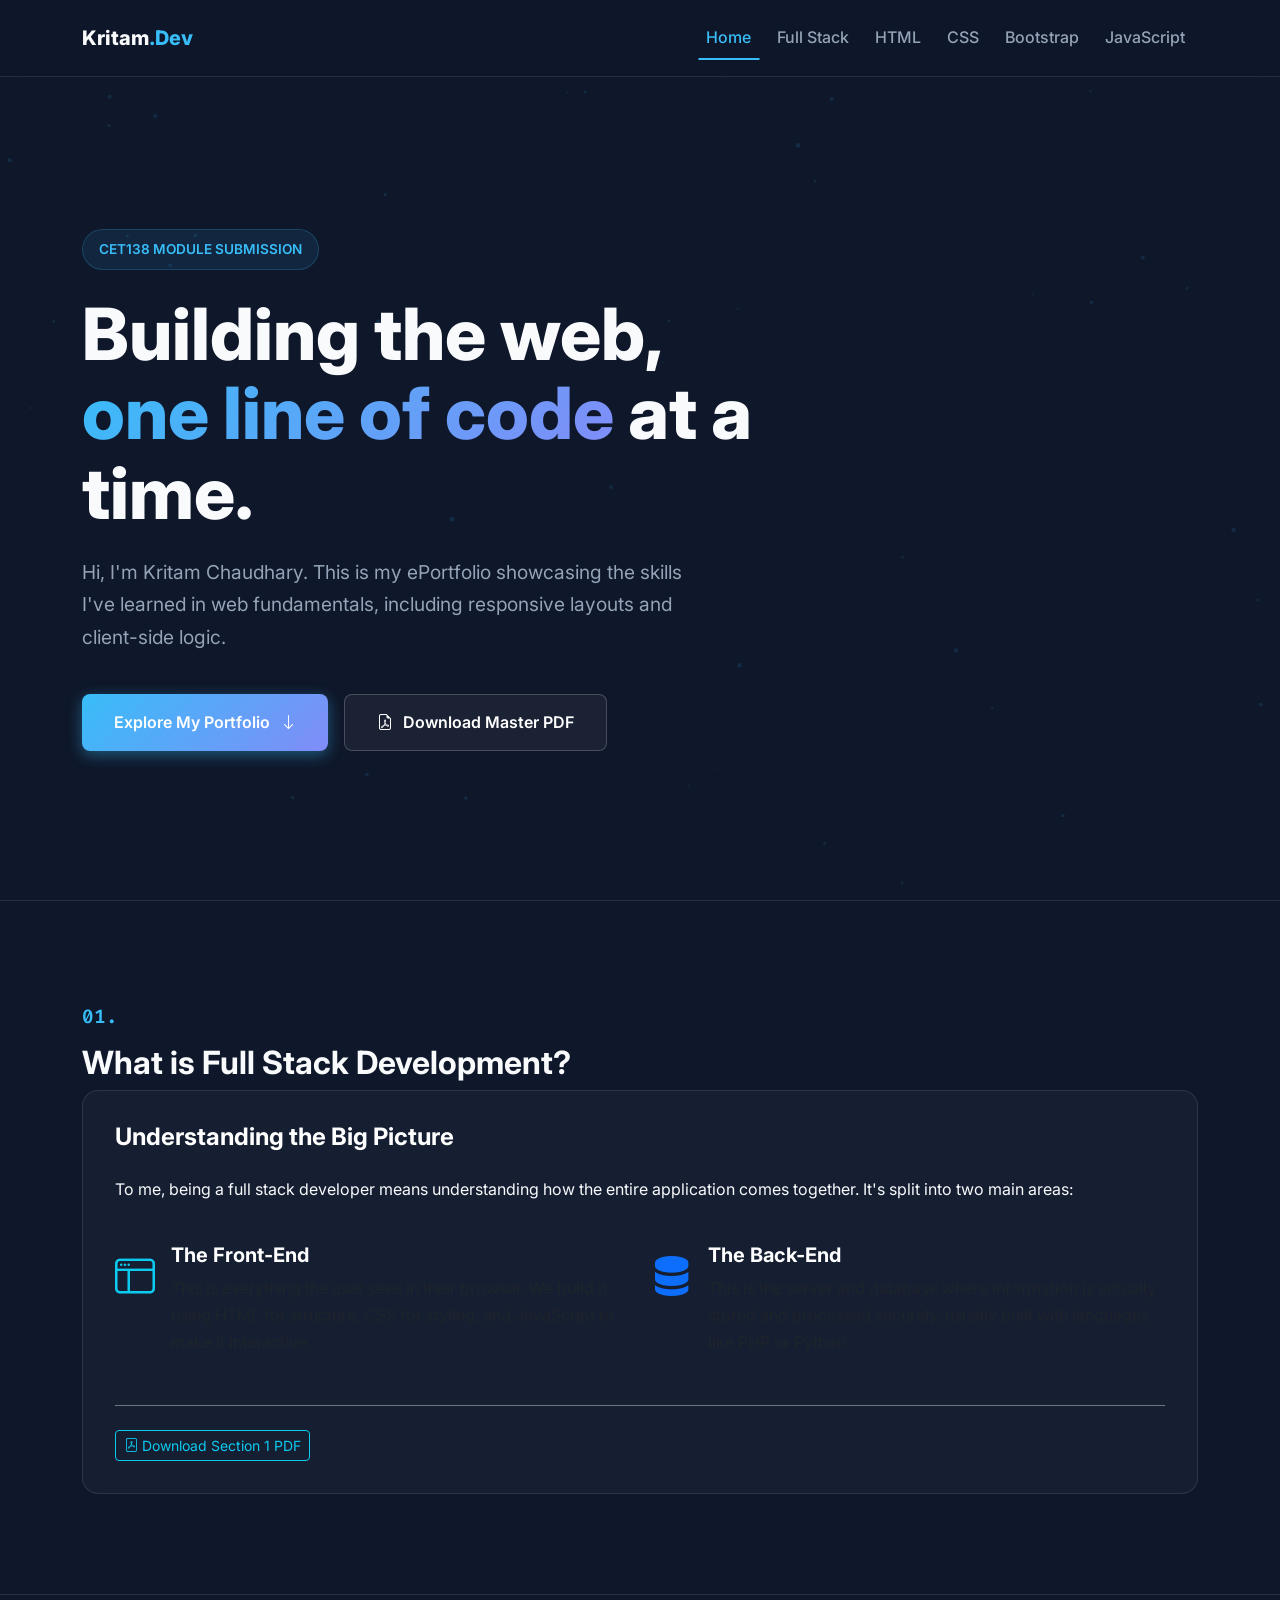
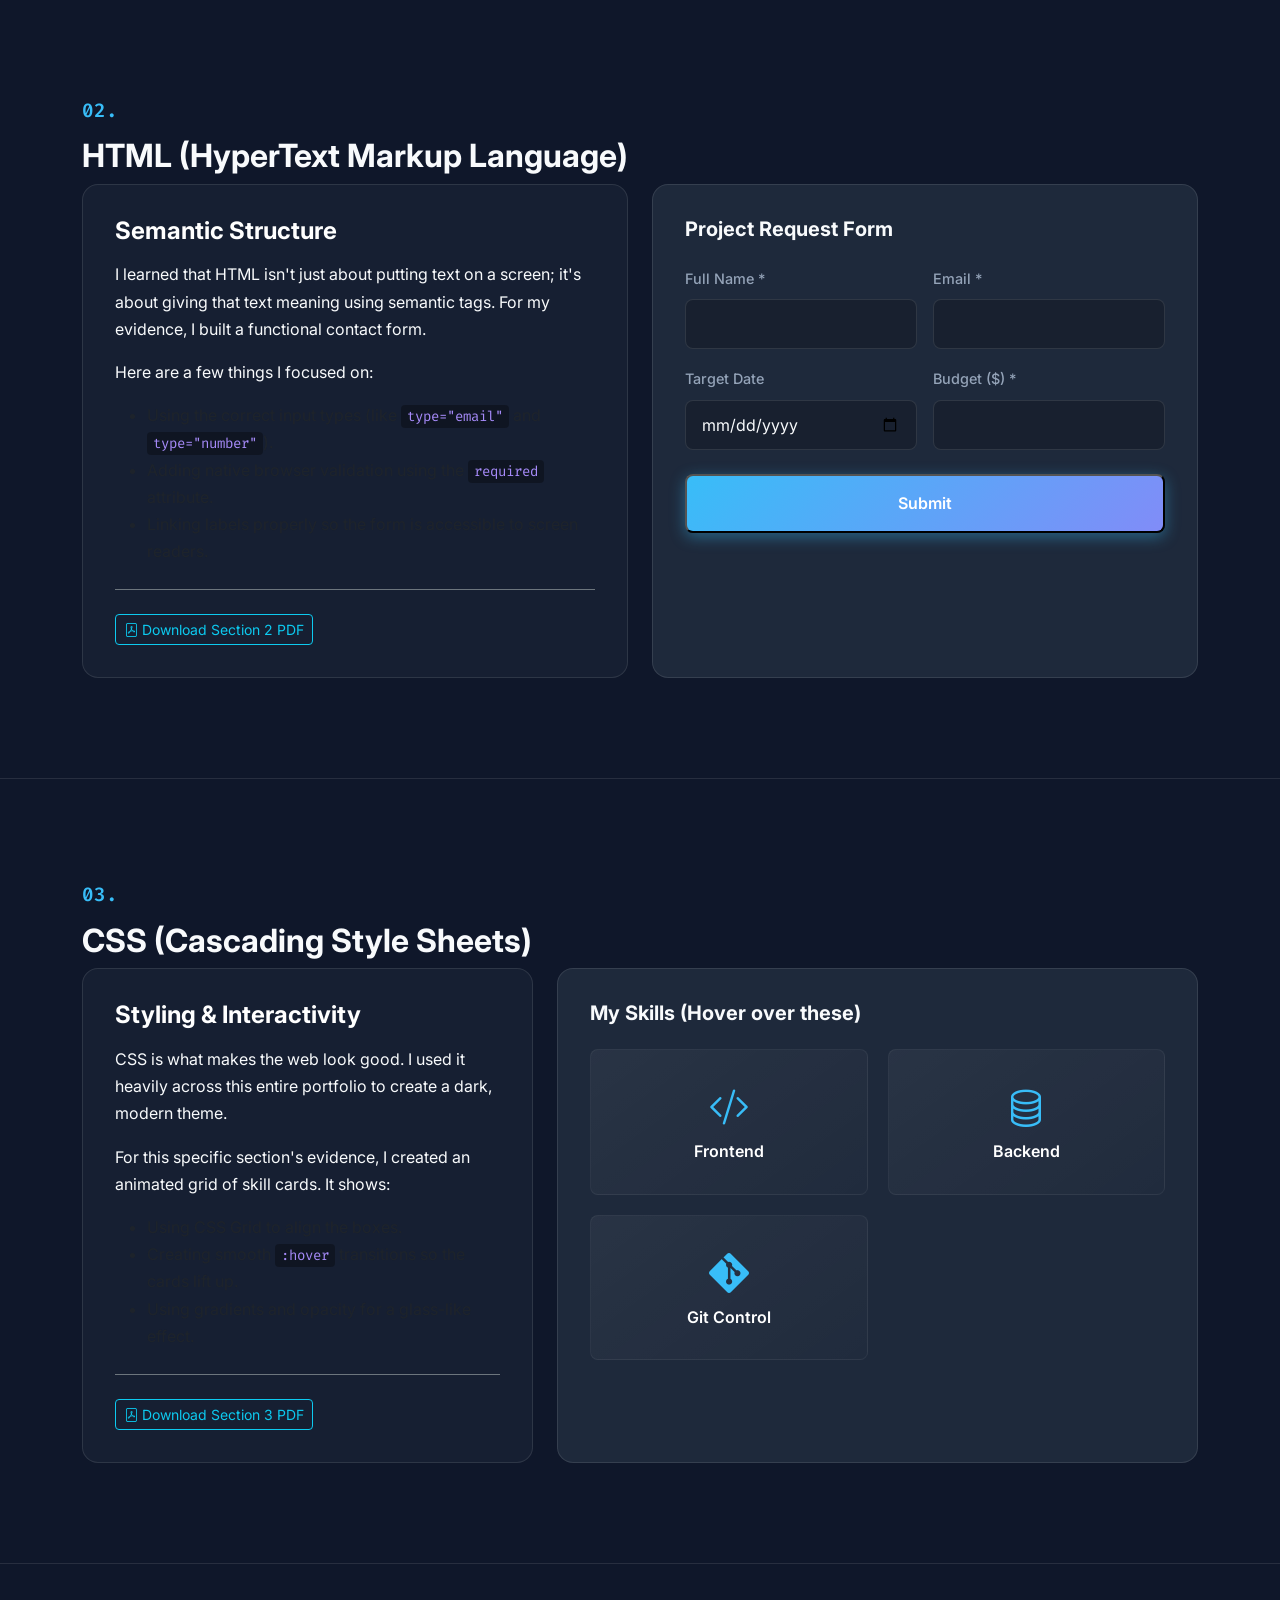
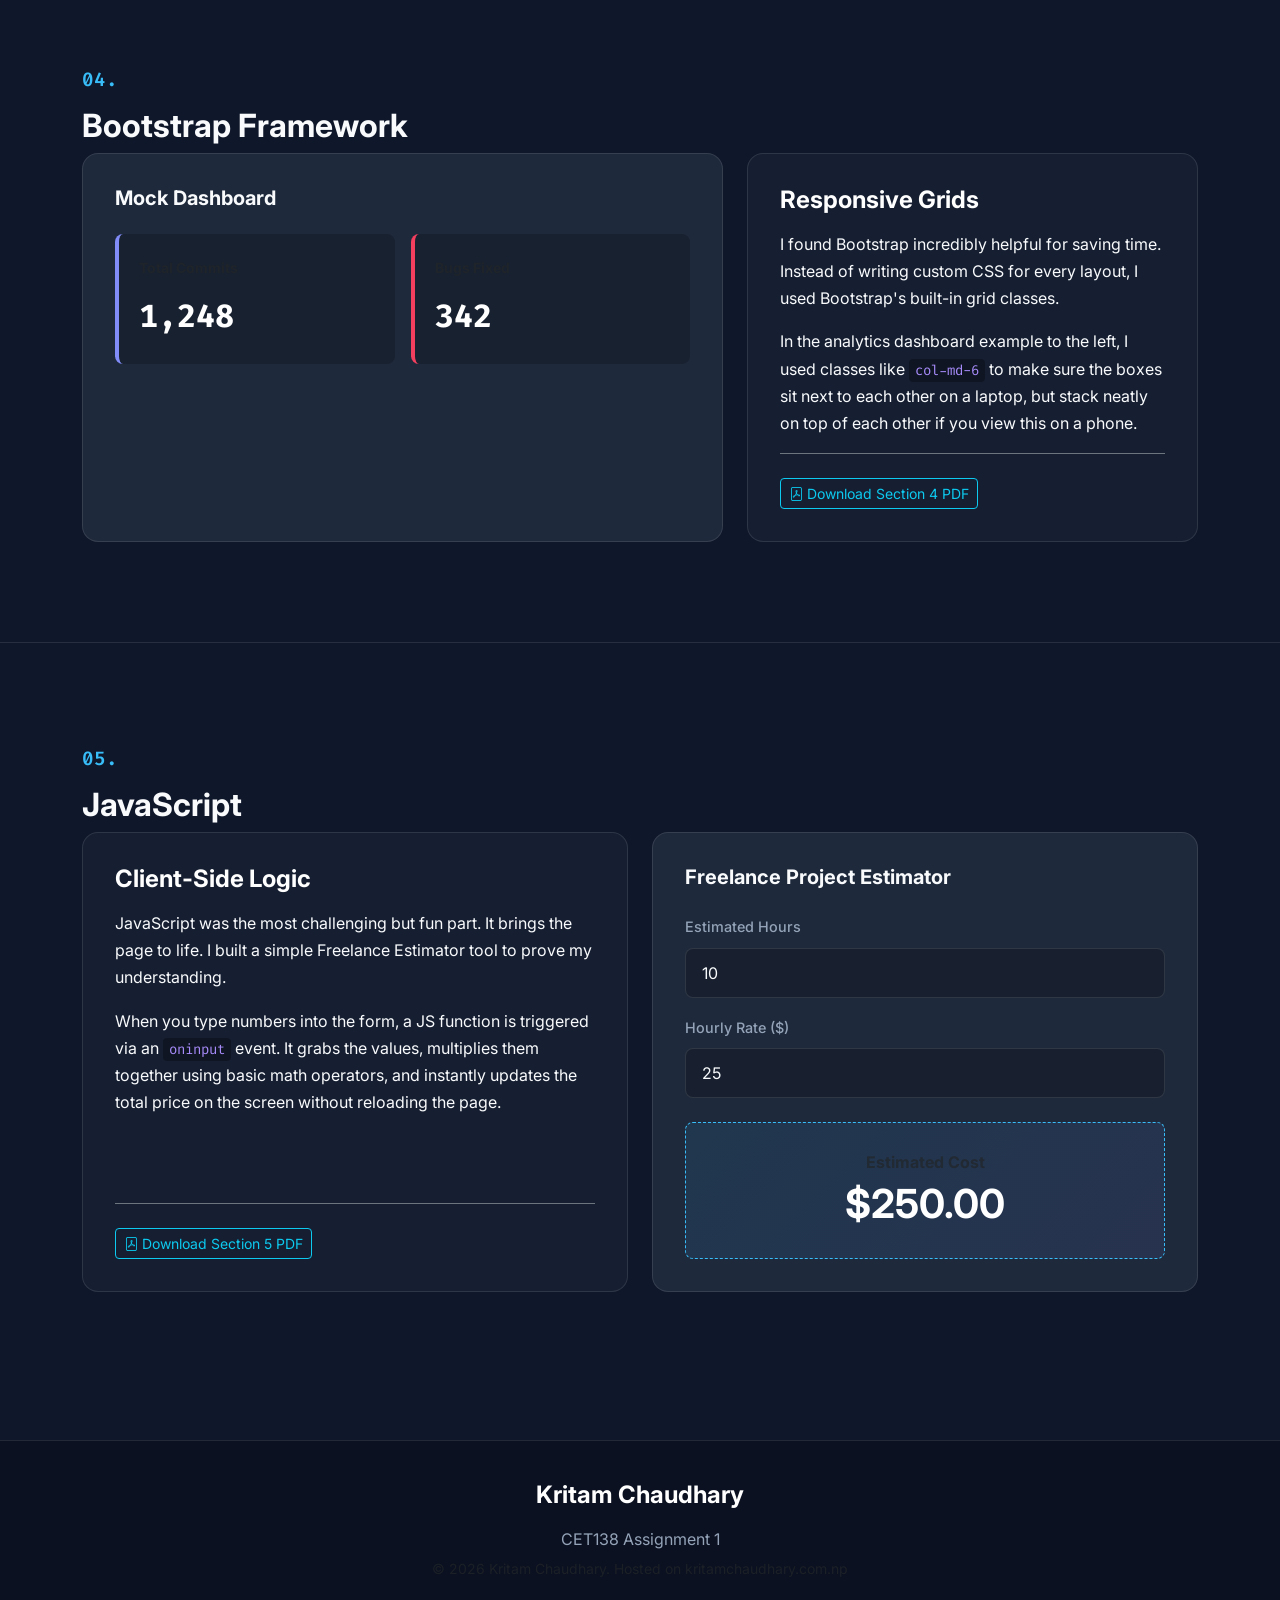
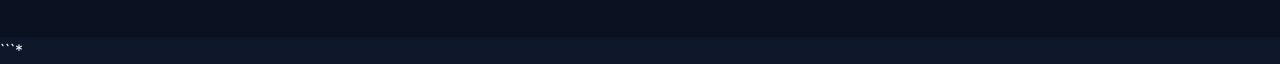
==== commit b8ed8c4b: "CET138 Portfolio" ====
--- a/index.html
+++ b/index.html
@@ -1,1042 +1,577 @@
 <!DOCTYPE html>
-<html lang="en" data-theme="dark">
+<html lang="en">
 <head>
-<meta charset="UTF-8">
-<meta name="viewport" content="width=device-width, initial-scale=1.0">
-<title>Kritam Chaudhary | CS Student & Aspiring GovTech Professional</title>
-<link href="https://fonts.googleapis.com/css2?family=Playfair+Display:ital,wght@0,400;0,700;1,400&family=Syne:wght@400;500;600;700;800&family=JetBrains+Mono:wght@400;500&display=swap" rel="stylesheet">
-<link rel="stylesheet" href="https://cdnjs.cloudflare.com/ajax/libs/font-awesome/6.4.0/css/all.min.css">
-<style>
-:root {
-  --bg: #060810;
-  --surface: #0d1117;
-  --surface2: #161b22;
-  --ink: #e6edf3;
-  --ink2: #8b949e;
-  --accent: #58a6ff;
-  --accent2: #1f6feb;
-  --accent-glow: rgba(88,166,255,0.15);
-  --green: #3fb950;
-  --orange: #f0883e;
-  --red: #ff7b72;
-  --border: rgba(255,255,255,0.08);
-  --mono: 'JetBrains Mono', monospace;
-  --sans: 'Syne', sans-serif;
-  --serif: 'Playfair Display', serif;
-}
-
-[data-theme="light"] {
-  --bg: #f6f8fa;
-  --surface: #ffffff;
-  --surface2: #f0f4f8;
-  --ink: #1c2128;
-  --ink2: #57606a;
-  --accent: #0969da;
-  --accent2: #0550ae;
-  --accent-glow: rgba(9,105,218,0.1);
-  --border: rgba(0,0,0,0.08);
-}
-
-*, *::before, *::after { margin: 0; padding: 0; box-sizing: border-box; }
-
-html { scroll-behavior: smooth; }
-
-body {
-  font-family: var(--sans);
-  background: var(--bg);
-  color: var(--ink);
-  line-height: 1.7;
-  overflow-x: hidden;
-}
-
-/* SCROLLBAR */
-::-webkit-scrollbar { width: 6px; }
-::-webkit-scrollbar-track { background: var(--bg); }
-::-webkit-scrollbar-thumb { background: var(--accent2); border-radius: 3px; }
-
-/* NOISE OVERLAY */
-body::before {
-  content: '';
-  position: fixed;
-  inset: 0;
-  background-image: url("data:image/svg+xml,%3Csvg viewBox='0 0 256 256' xmlns='http://www.w3.org/2000/svg'%3E%3Cfilter id='noise'%3E%3CfeTurbulence type='fractalNoise' baseFrequency='0.9' numOctaves='4' stitchTiles='stitch'/%3E%3C/filter%3E%3Crect width='100%25' height='100%25' filter='url(%23noise)' opacity='0.03'/%3E%3C/svg%3E");
-  pointer-events: none;
-  z-index: 9999;
-  opacity: 0.4;
-}
-
-.container { max-width: 1100px; margin: 0 auto; padding: 0 28px; }
-
-/* NAV */
-header {
-  position: fixed; top: 0; left: 0; width: 100%; z-index: 1000;
-  background: rgba(6,8,16,0.85);
-  backdrop-filter: blur(20px);
-  border-bottom: 1px solid var(--border);
-}
-
-[data-theme="light"] header { background: rgba(246,248,250,0.85); }
-
-.nav-container {
-  display: flex; justify-content: space-between; align-items: center;
-  height: 72px;
-}
-
-.logo {
-  font-family: var(--mono);
-  font-size: 1.1rem;
-  color: var(--accent);
-  letter-spacing: -0.5px;
-}
-
-.logo span { color: var(--ink2); }
-
-.nav-links { display: flex; gap: 28px; align-items: center; }
-
-.nav-links a {
-  font-size: 0.9rem; font-weight: 500;
-  color: var(--ink2);
-  transition: color 0.2s;
-  font-family: var(--mono);
-}
-
-.nav-links a:hover { color: var(--accent); }
-
-.nav-links a::before { content: attr(data-num); color: var(--accent); margin-right: 4px; font-size: 0.75rem; }
-
-.theme-btn {
-  background: var(--surface2); border: 1px solid var(--border);
-  color: var(--ink2); font-size: 0.9rem;
-  cursor: pointer; padding: 8px 12px; border-radius: 6px;
-  transition: all 0.2s;
-}
-
-.theme-btn:hover { color: var(--accent); border-color: var(--accent); }
-
-/* HERO */
-.hero {
-  min-height: 100vh;
-  display: flex; align-items: center;
-  padding-top: 72px;
-  position: relative;
-  overflow: hidden;
-}
-
-.hero::after {
-  content: '';
-  position: absolute;
-  width: 600px; height: 600px;
-  background: radial-gradient(circle, rgba(88,166,255,0.06) 0%, transparent 70%);
-  top: 50%; left: 60%;
-  transform: translate(-50%, -50%);
-  pointer-events: none;
-}
-
-.hero-label {
-  font-family: var(--mono);
-  font-size: 0.85rem;
-  color: var(--accent);
-  letter-spacing: 2px;
-  margin-bottom: 20px;
-  display: flex; align-items: center; gap: 12px;
-}
-
-.hero-label::before {
-  content: '';
-  display: block;
-  width: 40px; height: 1px;
-  background: var(--accent);
-}
-
-.hero h1 {
-  font-family: var(--serif);
-  font-size: clamp(3.5rem, 6vw, 6rem);
-  line-height: 1.05;
-  margin-bottom: 8px;
-  font-weight: 700;
-}
-
-.hero h1 em {
-  font-style: italic;
-  color: var(--accent);
-}
-
-.hero-role {
-  font-family: var(--mono);
-  font-size: clamp(1rem, 2vw, 1.3rem);
-  color: var(--ink2);
-  margin-bottom: 32px;
-  min-height: 36px;
-}
-
-#cursor { color: var(--accent); animation: blink 1s infinite; }
-@keyframes blink { 0%,100%{opacity:1} 50%{opacity:0} }
-
-.hero-desc {
-  font-size: 1.05rem;
-  color: var(--ink2);
-  max-width: 560px;
-  margin-bottom: 40px;
-  line-height: 1.8;
-}
-
-.hero-desc strong { color: var(--ink); }
-
-.hero-stats {
-  display: flex; gap: 40px;
-  margin-bottom: 48px;
-}
-
-.stat { display: flex; flex-direction: column; }
-
-.stat-num {
-  font-family: var(--serif);
-  font-size: 2.5rem;
-  font-weight: 700;
-  color: var(--accent);
-  line-height: 1;
-}
-
-.stat-label {
-  font-family: var(--mono);
-  font-size: 0.75rem;
-  color: var(--ink2);
-  letter-spacing: 1px;
-  margin-top: 4px;
-}
-
-.btn-row { display: flex; gap: 16px; flex-wrap: wrap; margin-bottom: 48px; }
-
-.btn {
-  padding: 12px 28px; border-radius: 6px;
-  font-family: var(--mono); font-size: 0.9rem; font-weight: 500;
-  cursor: pointer; transition: all 0.2s;
-  display: inline-flex; align-items: center; gap: 8px;
-  text-decoration: none;
-}
-
-.btn-primary {
-  background: var(--accent); color: #000;
-  border: 2px solid var(--accent);
-}
-
-.btn-primary:hover { background: transparent; color: var(--accent); }
-
-.btn-ghost {
-  background: transparent; color: var(--ink);
-  border: 2px solid var(--border);
-}
-
-.btn-ghost:hover { border-color: var(--accent); color: var(--accent); }
-
-.social-row { display: flex; gap: 20px; }
-
-.social-row a {
-  color: var(--ink2); font-size: 1.3rem;
-  transition: all 0.2s;
-}
-
-.social-row a:hover { color: var(--accent); transform: translateY(-3px); }
-
-/* STATUS BADGE */
-.status-badge {
-  display: inline-flex; align-items: center; gap: 8px;
-  background: rgba(63,185,80,0.1);
-  border: 1px solid rgba(63,185,80,0.3);
-  color: var(--green);
-  padding: 6px 14px; border-radius: 20px;
-  font-family: var(--mono); font-size: 0.8rem;
-  margin-bottom: 32px;
-}
-
-.status-dot {
-  width: 8px; height: 8px; border-radius: 50%;
-  background: var(--green);
-  animation: pulse 2s infinite;
-}
-
-@keyframes pulse {
-  0%,100% { opacity: 1; box-shadow: 0 0 0 0 rgba(63,185,80,0.4); }
-  50% { box-shadow: 0 0 0 6px transparent; }
-}
-
-/* SECTIONS */
-section { padding: 100px 0; }
-
-.section-tag {
-  font-family: var(--mono);
-  font-size: 0.8rem;
-  color: var(--accent);
-  letter-spacing: 2px;
-  text-transform: uppercase;
-  margin-bottom: 12px;
-  display: flex; align-items: center; gap: 12px;
-}
-
-.section-tag::before { content: '//'; color: var(--ink2); }
-
-.section-title {
-  font-family: var(--serif);
-  font-size: 2.8rem;
-  margin-bottom: 64px;
-  line-height: 1.1;
-}
-
-/* REVEAL */
-.reveal { opacity: 0; transform: translateY(40px); transition: all 0.7s cubic-bezier(0.5,0,0,1); }
-.reveal.active { opacity: 1; transform: translateY(0); }
-
-/* ABOUT */
-.about-grid { display: grid; grid-template-columns: 3fr 2fr; gap: 80px; align-items: start; }
-
-.about-text p {
-  color: var(--ink2); font-size: 1.05rem;
-  margin-bottom: 20px; line-height: 1.85;
-}
-
-.about-text strong { color: var(--accent); }
-
-.about-highlight {
-  background: var(--surface2);
-  border: 1px solid var(--border);
-  border-left: 3px solid var(--accent);
-  padding: 20px 24px;
-  border-radius: 0 8px 8px 0;
-  margin: 32px 0;
-  font-family: var(--mono);
-  font-size: 0.9rem;
-  color: var(--ink2);
-  line-height: 1.7;
-}
-
-.about-highlight .hl-label {
-  color: var(--accent); font-weight: 500;
-  display: block; margin-bottom: 4px;
-}
-
-.tags { display: flex; flex-wrap: wrap; gap: 10px; margin-top: 24px; }
-
-.tag {
-  background: var(--surface2);
-  border: 1px solid var(--border);
-  color: var(--ink2);
-  padding: 6px 14px; border-radius: 4px;
-  font-family: var(--mono); font-size: 0.8rem;
-  transition: all 0.2s;
-}
-
-.tag:hover { border-color: var(--accent); color: var(--accent); }
-
-.info-card {
-  background: var(--surface);
-  border: 1px solid var(--border);
-  border-radius: 12px;
-  padding: 32px;
-}
-
-.info-row {
-  display: flex; justify-content: space-between;
-  padding: 12px 0;
-  border-bottom: 1px solid var(--border);
-  font-size: 0.9rem;
-}
-
-.info-row:last-child { border-bottom: none; }
-.info-key { color: var(--ink2); font-family: var(--mono); font-size: 0.8rem; }
-.info-val { color: var(--ink); font-weight: 500; text-align: right; }
-
-.lang-bar { margin-top: 24px; }
-
-.lang-item { margin-bottom: 16px; }
-
-.lang-header {
-  display: flex; justify-content: space-between;
-  font-size: 0.85rem; margin-bottom: 6px;
-  font-family: var(--mono);
-}
-
-.lang-name { color: var(--ink2); }
-.lang-level { color: var(--accent); }
-
-.bar-track {
-  height: 4px; background: var(--surface2);
-  border-radius: 2px; overflow: hidden;
-}
-
-.bar-fill {
-  height: 100%; border-radius: 2px;
-  background: linear-gradient(90deg, var(--accent2), var(--accent));
-  transition: width 1.2s cubic-bezier(0.4,0,0.2,1);
-  width: 0;
-}
-
-/* EDUCATION TIMELINE */
-.timeline { position: relative; padding-left: 32px; }
-
-.timeline::before {
-  content: ''; position: absolute;
-  left: 8px; top: 8px; bottom: 0;
-  width: 1px; background: var(--border);
-}
-
-.t-item { position: relative; margin-bottom: 56px; }
-.t-item:last-child { margin-bottom: 0; }
-
-.t-dot {
-  position: absolute; left: -28px; top: 4px;
-  width: 16px; height: 16px; border-radius: 50%;
-  background: var(--accent);
-  border: 3px solid var(--bg);
-  box-shadow: 0 0 0 3px var(--accent2);
-}
-
-.t-date {
-  font-family: var(--mono); font-size: 0.78rem;
-  color: var(--accent); letter-spacing: 1px;
-  margin-bottom: 10px;
-}
-
-.t-card {
-  background: var(--surface);
-  border: 1px solid var(--border);
-  border-radius: 10px; padding: 28px;
-  transition: border-color 0.2s;
-}
-
-.t-card:hover { border-color: var(--accent); }
-
-.t-card h3 {
-  font-family: var(--serif);
-  font-size: 1.4rem; margin-bottom: 4px;
-}
-
-.t-sub {
-  font-family: var(--mono); font-size: 0.8rem;
-  color: var(--accent); margin-bottom: 16px;
-}
-
-.t-card ul { list-style: none; }
-
-.t-card li {
-  color: var(--ink2); font-size: 0.95rem;
-  padding: 6px 0; border-bottom: 1px solid var(--border);
-  padding-left: 16px; position: relative;
-}
-
-.t-card li:last-child { border-bottom: none; }
-
-.t-card li::before {
-  content: '→'; position: absolute; left: 0;
-  color: var(--accent); font-size: 0.8rem;
-}
-
-.module-grid {
-  display: flex; flex-wrap: wrap; gap: 8px; margin-top: 16px;
-}
-
-.module-pill {
-  background: var(--surface2);
-  border: 1px solid var(--border);
-  color: var(--ink2);
-  padding: 4px 10px; border-radius: 4px;
-  font-family: var(--mono); font-size: 0.75rem;
-}
-
-/* SKILLS */
-.skills-layout { display: grid; grid-template-columns: 1fr 1fr; gap: 48px; }
-
-.skill-group h3 {
-  font-family: var(--mono); font-size: 0.85rem;
-  color: var(--accent); letter-spacing: 1px;
-  margin-bottom: 24px; text-transform: uppercase;
-  padding-bottom: 12px; border-bottom: 1px solid var(--border);
-}
-
-.skill-item { margin-bottom: 20px; }
-
-.skill-top {
-  display: flex; justify-content: space-between;
-  font-size: 0.9rem; margin-bottom: 8px;
-}
-
-.skill-name { color: var(--ink); }
-.skill-pct { font-family: var(--mono); font-size: 0.8rem; color: var(--ink2); }
-
-.skill-track { height: 3px; background: var(--surface2); border-radius: 2px; overflow: hidden; }
-
-.skill-bar {
-  height: 100%; border-radius: 2px;
-  background: linear-gradient(90deg, var(--accent2), var(--accent));
-  transition: width 1.2s cubic-bezier(0.4,0,0.2,1);
-  width: 0;
-}
-
-.honest-note {
-  background: rgba(240,136,62,0.08);
-  border: 1px solid rgba(240,136,62,0.25);
-  border-radius: 8px; padding: 16px 20px;
-  margin-top: 32px;
-  font-family: var(--mono); font-size: 0.8rem;
-  color: var(--ink2); line-height: 1.6;
-}
-
-.honest-note .note-label { color: var(--orange); margin-bottom: 4px; display: block; }
-
-/* PROJECTS */
-.projects-grid { display: grid; grid-template-columns: 1fr 1fr; gap: 24px; }
-
-.project-card {
-  background: var(--surface);
-  border: 1px solid var(--border);
-  border-radius: 12px; padding: 32px;
-  transition: all 0.3s;
-  position: relative; overflow: hidden;
-}
-
-.project-card::before {
-  content: '';
-  position: absolute; top: 0; left: 0; right: 0;
-  height: 3px;
-  background: linear-gradient(90deg, var(--accent2), var(--accent));
-  transform: scaleX(0); transform-origin: left;
-  transition: transform 0.3s;
-}
-
-.project-card:hover { border-color: var(--accent); transform: translateY(-4px); }
-.project-card:hover::before { transform: scaleX(1); }
-
-.project-header {
-  display: flex; justify-content: space-between;
-  align-items: flex-start; margin-bottom: 16px;
-}
-
-.project-icon { font-size: 1.8rem; color: var(--accent); }
-
-.project-badge {
-  font-family: var(--mono); font-size: 0.7rem;
-  padding: 4px 10px; border-radius: 4px;
-  font-weight: 600;
-}
-
-.badge-done { background: rgba(63,185,80,0.1); color: var(--green); border: 1px solid rgba(63,185,80,0.3); }
-.badge-wip { background: rgba(240,136,62,0.1); color: var(--orange); border: 1px solid rgba(240,136,62,0.3); }
-
-.project-card h3 {
-  font-family: var(--serif);
-  font-size: 1.25rem; margin-bottom: 12px;
-}
-
-.project-card p {
-  color: var(--ink2); font-size: 0.92rem;
-  line-height: 1.75; margin-bottom: 20px;
-}
-
-.tech-stack { display: flex; flex-wrap: wrap; gap: 8px; }
-
-.tech-tag {
-  background: var(--surface2);
-  border: 1px solid var(--border);
-  color: var(--accent);
-  padding: 3px 10px; border-radius: 4px;
-  font-family: var(--mono); font-size: 0.75rem;
-}
-
-/* GOALS SECTION */
-.goals-grid { display: grid; grid-template-columns: repeat(3, 1fr); gap: 24px; }
-
-.goal-card {
-  background: var(--surface);
-  border: 1px solid var(--border);
-  border-radius: 12px; padding: 28px;
-  transition: border-color 0.2s;
-}
-
-.goal-card:hover { border-color: var(--accent); }
-
-.goal-icon {
-  font-size: 2rem; margin-bottom: 16px;
-  display: block;
-}
-
-.goal-title {
-  font-family: var(--serif);
-  font-size: 1.1rem; margin-bottom: 10px;
-}
-
-.goal-desc {
-  color: var(--ink2); font-size: 0.88rem;
-  line-height: 1.7;
-}
-
-.goal-timeline {
-  font-family: var(--mono); font-size: 0.75rem;
-  color: var(--accent); margin-top: 16px;
-}
-
-/* CONTACT */
-.contact-box {
-  background: var(--surface);
-  border: 1px solid var(--border);
-  border-radius: 16px; padding: 64px;
-  text-align: center; max-width: 700px; margin: 0 auto;
-}
-
-.contact-box h2 { font-family: var(--serif); font-size: 3rem; margin-bottom: 20px; }
-.contact-box p { color: var(--ink2); font-size: 1.05rem; margin-bottom: 40px; line-height: 1.8; }
-
-.contact-links { display: flex; justify-content: center; gap: 24px; flex-wrap: wrap; }
-
-.contact-link {
-  display: flex; align-items: center; gap: 10px;
-  background: var(--surface2);
-  border: 1px solid var(--border);
-  color: var(--ink2);
-  padding: 12px 20px; border-radius: 8px;
-  font-family: var(--mono); font-size: 0.85rem;
-  transition: all 0.2s;
-  text-decoration: none;
-}
-
-.contact-link:hover { border-color: var(--accent); color: var(--accent); }
-
-footer {
-  text-align: center; padding: 32px 0;
-  border-top: 1px solid var(--border);
-  color: var(--ink2); font-family: var(--mono); font-size: 0.8rem;
-}
-
-/* RESPONSIVE */
-@media (max-width: 768px) {
-  .about-grid { grid-template-columns: 1fr; }
-  .skills-layout { grid-template-columns: 1fr; }
-  .projects-grid { grid-template-columns: 1fr; }
-  .goals-grid { grid-template-columns: 1fr; }
-  .hero-stats { gap: 24px; }
-  .nav-links { display: none; }
-  .contact-box { padding: 32px 24px; }
-}
-</style>
+    <meta charset="UTF-8">
+    <meta name="viewport" content="width=device-width, initial-scale=1.0">
+    <meta name="description" content="Kritam Chaudhary - Junior Full Stack Developer ePortfolio">
+    <title>Kritam Chaudhary | Web Development Portfolio</title>
+    
+    <!-- Google Fonts -->
+    <link rel="preconnect" href="https://fonts.googleapis.com">
+    <link rel="preconnect" href="https://fonts.gstatic.com" crossorigin>
+    <link href="https://fonts.googleapis.com/css2?family=Inter:wght@300;400;500;600;700;800&family=Fira+Code:wght@400;600&display=swap" rel="stylesheet">
+    
+    <!-- Bootstrap 5 CSS -->
+    <link href="https://cdn.jsdelivr.net/npm/bootstrap@5.3.2/dist/css/bootstrap.min.css" rel="stylesheet">
+    <!-- Bootstrap Icons -->
+    <link rel="stylesheet" href="https://cdn.jsdelivr.net/npm/bootstrap-icons@1.11.1/font/bootstrap-icons.css">
+
+    <style>
+        /* --- CSS VARIABLES --- */
+        :root {
+            --bg-main: #0f172a;        
+            --bg-card: #1e293b;        
+            --accent-primary: #38bdf8; 
+            --accent-secondary: #818cf8; 
+            --accent-glow: rgba(56, 189, 248, 0.4);
+            --text-main: #f8fafc;      
+            --text-muted: #94a3b8;     
+            --text-code: #a78bfa;      
+            --border-color: rgba(255, 255, 255, 0.1);
+            --trans-smooth: all 0.4s cubic-bezier(0.4, 0, 0.2, 1);
+        }
+
+        * { margin: 0; padding: 0; box-sizing: border-box; }
+
+        body {
+            font-family: 'Inter', sans-serif;
+            background-color: var(--bg-main);
+            color: var(--text-main);
+            line-height: 1.7;
+            overflow-x: hidden;
+        }
+
+        #bg-canvas {
+            position: fixed;
+            top: 0; left: 0; width: 100vw; height: 100vh;
+            z-index: -1; opacity: 0.4; pointer-events: none;
+        }
+
+        h1, h2, h3, h4, h5, h6 { font-weight: 700; color: var(--text-main); }
+        
+        code {
+            font-family: 'Fira Code', monospace;
+            background: rgba(0,0,0,0.3);
+            padding: 2px 6px;
+            border-radius: 4px;
+            color: var(--text-code);
+        }
+
+        /* --- NAVBAR --- */
+        .navbar-custom {
+            background: rgba(15, 23, 42, 0.9);
+            backdrop-filter: blur(12px);
+            border-bottom: 1px solid var(--border-color);
+            transition: var(--trans-smooth);
+        }
+
+        .navbar-brand { font-weight: 800; color: var(--text-main) !important; }
+        .brand-accent { color: var(--accent-primary); }
+
+        .nav-link {
+            color: var(--text-muted) !important;
+            font-weight: 500;
+            margin: 0 5px;
+            transition: var(--trans-smooth);
+            position: relative;
+        }
+
+        .nav-link:hover, .nav-link.active { color: var(--accent-primary) !important; }
+
+        .nav-link::after {
+            content: '';
+            position: absolute;
+            width: 0; height: 2px;
+            bottom: 0; left: 50%;
+            background-color: var(--accent-primary);
+            transition: var(--trans-smooth);
+            transform: translateX(-50%);
+        }
+
+        .nav-link:hover::after, .nav-link.active::after { width: 100%; }
+
+        /* --- HERO SECTION --- */
+        .hero-section {
+            min-height: 100vh;
+            display: flex; align-items: center;
+            padding-top: 80px;
+        }
+
+        .hero-badge {
+            display: inline-block; padding: 8px 16px;
+            background: rgba(56, 189, 248, 0.1);
+            color: var(--accent-primary);
+            border: 1px solid rgba(56, 189, 248, 0.2);
+            border-radius: 50px; font-size: 0.85rem; font-weight: 600;
+            margin-bottom: 24px; text-transform: uppercase;
+        }
+
+        .hero-title { font-size: clamp(2.5rem, 6vw, 4.5rem); font-weight: 800; line-height: 1.1; margin-bottom: 24px; }
+        .gradient-text {
+            background: linear-gradient(135deg, var(--accent-primary), var(--accent-secondary));
+            -webkit-background-clip: text; -webkit-text-fill-color: transparent; background-clip: text;
+        }
+
+        .hero-subtitle { font-size: clamp(1.1rem, 2vw, 1.2rem); color: var(--text-muted); max-width: 600px; margin-bottom: 40px; }
+
+        .btn-custom {
+            padding: 14px 32px; border-radius: 8px; font-weight: 600;
+            transition: var(--trans-smooth); text-decoration: none; display: inline-flex; align-items: center; gap: 10px;
+        }
+
+        .btn-primary-custom {
+            background: linear-gradient(135deg, var(--accent-primary), var(--accent-secondary));
+            color: #fff; box-shadow: 0 4px 15px var(--accent-glow);
+        }
+        .btn-primary-custom:hover { transform: translateY(-3px); box-shadow: 0 8px 25px var(--accent-glow); color: #fff; }
+
+        .btn-pdf { background: rgba(255,255,255,0.05); color: #fff; border: 1px solid rgba(255,255,255,0.2); }
+        .btn-pdf:hover { background: rgba(255,255,255,0.1); color: #fff; border-color: var(--accent-primary); }
+
+        /* --- SECTIONS --- */
+        .content-section { padding: 100px 0; border-top: 1px solid var(--border-color); }
+        .section-number { font-family: 'Fira Code', monospace; color: var(--accent-primary); font-size: 1.2rem; font-weight: 600; display: block; margin-bottom: 10px; }
+        
+        .explanation-box { background: rgba(30, 41, 59, 0.5); border: 1px solid var(--border-color); border-radius: 16px; padding: 32px; height: 100%; display: flex; flex-direction: column; }
+        .evidence-box { background: var(--bg-card); border: 1px solid var(--border-color); border-radius: 16px; padding: 32px; height: 100%; position: relative; overflow: hidden; }
+
+        /* --- HTML FORM --- */
+        .form-control-custom {
+            background: rgba(0,0,0,0.2); border: 1px solid rgba(255,255,255,0.1); color: var(--text-main); border-radius: 8px; padding: 12px 16px;
+        }
+        .form-control-custom:focus { background: rgba(0,0,0,0.3); border-color: var(--accent-primary); box-shadow: 0 0 0 3px rgba(56, 189, 248, 0.2); color: var(--text-main); }
+        .form-label-custom { font-size: 0.9rem; font-weight: 500; color: var(--text-muted); margin-bottom: 8px; }
+
+        /* --- CSS CARDS --- */
+        .css-card-grid { display: grid; grid-template-columns: repeat(auto-fit, minmax(200px, 1fr)); gap: 20px; }
+        .css-skill-card {
+            background: linear-gradient(145deg, rgba(255,255,255,0.05), rgba(255,255,255,0.01)); border: 1px solid rgba(255,255,255,0.05); border-radius: 8px; padding: 24px; text-align: center; transition: all 0.4s; cursor: pointer; position: relative; overflow: hidden;
+        }
+        .css-skill-card::before {
+            content: ''; position: absolute; top: 0; left: 0; width: 100%; height: 100%; background: radial-gradient(circle at center, var(--accent-glow) 0%, transparent 70%); opacity: 0; transition: opacity 0.4s; z-index: 0;
+        }
+        .css-skill-card:hover { transform: translateY(-8px); border-color: var(--accent-primary); }
+        .css-skill-card:hover::before { opacity: 1; }
+        .css-skill-icon { font-size: 2.5rem; color: var(--accent-primary); margin-bottom: 16px; position: relative; z-index: 1; transition: transform 0.4s; }
+        .css-skill-card:hover .css-skill-icon { transform: scale(1.1) rotate(5deg); }
+        .css-skill-title { font-weight: 600; position: relative; z-index: 1; }
+
+        /* --- BOOTSTRAP BOXES --- */
+        .bs-stat-box { background: rgba(0,0,0,0.2); border-radius: 8px; padding: 20px; border-left: 4px solid var(--accent-secondary); }
+        .bs-stat-value { font-size: 2rem; font-weight: 800; font-family: 'Fira Code', monospace; margin: 0; }
+
+        /* --- JS BOX --- */
+        .js-calc-result { background: linear-gradient(135deg, rgba(56, 189, 248, 0.1), rgba(129, 140, 248, 0.1)); border: 1px dashed var(--accent-primary); border-radius: 8px; padding: 30px; text-align: center; }
+
+        /* --- ANIMATIONS --- */
+        .fade-in-up { opacity: 0; transform: translateY(30px); transition: opacity 0.8s ease-out, transform 0.8s ease-out; }
+        .fade-in-up.visible { opacity: 1; transform: translateY(0); }
+
+        footer { background: #0b1120; padding: 40px 0; border-top: 1px solid var(--border-color); text-align: center; color: var(--text-muted); }
+    </style>
 </head>
 <body>
 
-<!-- NAV -->
-<header>
-  <div class="container nav-container">
-    <div class="logo">kritam<span>.chaudhary</span></div>
-    <nav class="nav-links">
-      <a href="#about" data-num="01">About</a>
-      <a href="#education" data-num="02">Education</a>
-      <a href="#skills" data-num="03">Skills</a>
-      <a href="#projects" data-num="04">Projects</a>
-      <a href="#goals" data-num="05">Goals</a>
-      <button id="theme-toggle" class="theme-btn" aria-label="Toggle theme">
-        <i class="fas fa-sun"></i>
-      </button>
+    <canvas id="bg-canvas"></canvas>
+
+    <!-- NAVBAR -->
+    <nav id="navbar" class="navbar navbar-expand-lg navbar-dark fixed-top navbar-custom py-3">
+        <div class="container">
+            <a class="navbar-brand" href="#hero">
+                Kritam<span class="brand-accent">.Dev</span>
+            </a>
+            <button class="navbar-toggler border-0" type="button" data-bs-toggle="collapse" data-bs-target="#navbarNav">
+                <i class="bi bi-list fs-2"></i>
+            </button>
+            <div class="collapse navbar-collapse" id="navbarNav">
+                <ul class="navbar-nav ms-auto nav-tracker">
+                    <li class="nav-item"><a class="nav-link active" href="#hero">Home</a></li>
+                    <li class="nav-item"><a class="nav-link" href="#section-fullstack">Full Stack</a></li>
+                    <li class="nav-item"><a class="nav-link" href="#section-html">HTML</a></li>
+                    <li class="nav-item"><a class="nav-link" href="#section-css">CSS</a></li>
+                    <li class="nav-item"><a class="nav-link" href="#section-bootstrap">Bootstrap</a></li>
+                    <li class="nav-item"><a class="nav-link" href="#section-js">JavaScript</a></li>
+                </ul>
+            </div>
+        </div>
     </nav>
-  </div>
-</header>
-
-<!-- HERO -->
-<section class="hero container" id="home">
-  <div class="hero-content reveal">
-    <div class="status-badge">
-      <span class="status-dot"></span>
-      Open to internships & opportunities — Kathmandu, Nepal
-    </div>
-    <div class="hero-label">BSc Computer Science Student</div>
-    <h1>Kritam<br><em>Chaudhary.</em></h1>
-    <div class="hero-role">
-      Building <span id="typing-text"></span><span id="cursor">|</span>
-    </div>
-    <p class="hero-desc">
-      First-year CS student at <strong>ISMT College</strong>, earning a BSc (Hons) from the <strong>University of Sunderland, UK</strong>. Learning Python, exploring software engineering, and working toward a career in <strong>GovTech and Cybersecurity</strong>. Aiming for a Master's in Germany by 2029.
-    </p>
-    <div class="hero-stats">
-      <div class="stat">
-        <span class="stat-num">1st</span>
-        <span class="stat-label">YEAR OF DEGREE</span>
-      </div>
-      <div class="stat">
-        <span class="stat-num">2</span>
-        <span class="stat-label">PROJECTS BUILT</span>
-      </div>
-      <div class="stat">
-        <span class="stat-num">2029</span>
-        <span class="stat-label">GERMANY TARGET</span>
-      </div>
-    </div>
-    <div class="btn-row">
-      <a href="#projects" class="btn btn-primary"><i class="fas fa-code"></i> View Projects</a>
-      <a href="mailto:chykritam137@gmail.com" class="btn btn-ghost"><i class="fas fa-paper-plane"></i> Get In Touch</a>
-    </div>
-    <div class="social-row">
-      <a href="https://github.com/chykritam" target="_blank" title="GitHub"><i class="fab fa-github"></i></a>
-      <a href="https://linkedin.com/in/kritam-chaudhary-970604216" target="_blank" title="LinkedIn"><i class="fab fa-linkedin-in"></i></a>
-      <a href="mailto:chykritam137@gmail.com" title="Email"><i class="fas fa-envelope"></i></a>
-    </div>
-  </div>
-</section>
-
-<!-- ABOUT -->
-<section id="about" class="container">
-  <div class="reveal">
-    <div class="section-tag">About</div>
-    <h2 class="section-title">Who I Am</h2>
-  </div>
-  <div class="about-grid">
-    <div class="about-text reveal">
-      <p>I am a first-year <strong>BSc (Hons) Computer Science</strong> student at ISMT College, Kathmandu — my degree is awarded by the <strong>University of Sunderland, UK</strong>. I come from Dhangadhi, Kailali, and moved to Kathmandu to build a serious career in technology.</p>
-      <p>I am at the beginning of my journey — learning Python, understanding how software systems work, and building my first real projects. I believe in being honest about where I am while working hard toward where I want to be.</p>
-      <p>My long-term goal is to work at the intersection of <strong>technology and public service</strong> — using software to solve visible problems in Nepal and eventually contributing to GovTech at a broader level. I plan to complete a <strong>Master's degree in Germany</strong> by 2029.</p>
-
-      <div class="about-highlight">
-        <span class="hl-label">// What drives me</span>
-        I am drawn to people who built lasting reputation through solving real public problems — engineers and technologists who changed how institutions work. That's the kind of impact I want to create. Not through politics, but through expertise and results.
-      </div>
-
-      <div class="tags">
-        <span class="tag">🛡️ Cybersecurity</span>
-        <span class="tag">🏛️ GovTech</span>
-        <span class="tag">📊 Data Science</span>
-        <span class="tag">🤖 AI</span>
-        <span class="tag">🌐 IT Support</span>
-        <span class="tag">🇩🇪 Germany Bound</span>
-      </div>
-    </div>
-    <div class="reveal" style="transition-delay: 0.15s;">
-      <div class="info-card">
-        <div class="info-row">
-          <span class="info-key">Location</span>
-          <span class="info-val">Kathmandu, Nepal</span>
-        </div>
-        <div class="info-row">
-          <span class="info-key">Origin</span>
-          <span class="info-val">Dhangadhi, Kailali</span>
-        </div>
-        <div class="info-row">
-          <span class="info-key">Degree</span>
-          <span class="info-val">BSc (Hons) CS</span>
-        </div>
-        <div class="info-row">
-          <span class="info-key">University</span>
-          <span class="info-val">Sunderland, UK</span>
-        </div>
-        <div class="info-row">
-          <span class="info-key">College</span>
-          <span class="info-val">ISMT, Kathmandu</span>
-        </div>
-        <div class="info-row">
-          <span class="info-key">Domain</span>
-          <span class="info-val">kritamchaudhary.com.np</span>
-        </div>
-        <div class="info-row">
-          <span class="info-key">Status</span>
-          <span class="info-val" style="color: var(--green);">Seeking Internships</span>
-        </div>
-      </div>
-      <div class="lang-bar" style="margin-top: 24px;">
-        <div class="lang-item">
-          <div class="lang-header"><span class="lang-name">Nepali</span><span class="lang-level">Native</span></div>
-          <div class="bar-track"><div class="bar-fill" data-width="100%"></div></div>
-        </div>
-        <div class="lang-item">
-          <div class="lang-header"><span class="lang-name">English</span><span class="lang-level">Proficient</span></div>
-          <div class="bar-track"><div class="bar-fill" data-width="85%"></div></div>
-        </div>
-        <div class="lang-item">
-          <div class="lang-header"><span class="lang-name">German</span><span class="lang-level">Beginner (A1)</span></div>
-          <div class="bar-track"><div class="bar-fill" data-width="15%"></div></div>
-        </div>
-      </div>
-    </div>
-  </div>
-</section>
-
-<!-- EDUCATION -->
-<section id="education" class="container">
-  <div class="reveal">
-    <div class="section-tag">Education</div>
-    <h2 class="section-title">Academic Background</h2>
-  </div>
-  <div class="timeline">
-    <div class="t-item reveal">
-      <div class="t-dot"></div>
-      <div class="t-date">OCT 2025 – JUL 2028 (EXPECTED)</div>
-      <div class="t-card">
-        <h3>BSc (Hons) Computer Science</h3>
-        <div class="t-sub">ISMT College, Kathmandu · University of Sunderland, UK</div>
-        <ul>
-          <li>UK degree — 360 credits total, equivalent to 180 ECTS (EU standard)</li>
-          <li>Assignment-based assessment requiring structured technical documentation</li>
-          <li>Three trimesters per year with intensive project-based modules</li>
-        </ul>
-        <div class="module-grid">
-          <span class="module-pill">Software Engineering</span>
-          <span class="module-pill">Full Stack Dev</span>
-          <span class="module-pill">Database Systems</span>
-          <span class="module-pill">Cybersecurity</span>
-          <span class="module-pill">Artificial Intelligence</span>
-          <span class="module-pill">Agile Development</span>
-          <span class="module-pill">IoT & Robotics</span>
-          <span class="module-pill">Big Data</span>
-          <span class="module-pill">Computing Project</span>
-        </div>
-      </div>
-    </div>
-    <div class="t-item reveal">
-      <div class="t-dot"></div>
-      <div class="t-date">JUL 2023 – JUN 2025</div>
-      <div class="t-card">
-        <h3>+2 Science — Computer & Mathematics</h3>
-        <div class="t-sub">NAST (National Academy of Science & Technology), Dhangadhi, Kailali</div>
-        <ul>
-          <li>CGPA: 2.94 / 4.0 — qualified for direct Bachelor's entry</li>
-          <li>Major subjects: Computer Science and Mathematics</li>
-          <li>Built foundational knowledge in logic, calculus, and basic programming</li>
-        </ul>
-      </div>
-    </div>
-  </div>
-</section>
-
-<!-- SKILLS -->
-<section id="skills" class="container">
-  <div class="reveal">
-    <div class="section-tag">Skills</div>
-    <h2 class="section-title">What I Know</h2>
-  </div>
-  <div class="skills-layout">
-    <div class="skill-group reveal">
-      <h3>Technical Skills</h3>
-      <div class="skill-item">
-        <div class="skill-top"><span class="skill-name">Python</span><span class="skill-pct">Beginner–Intermediate</span></div>
-        <div class="skill-track"><div class="skill-bar" data-width="45%"></div></div>
-      </div>
-      <div class="skill-item">
-        <div class="skill-top"><span class="skill-name">SQL / DBMS Concepts</span><span class="skill-pct">Beginner</span></div>
-        <div class="skill-track"><div class="skill-bar" data-width="30%"></div></div>
-      </div>
-      <div class="skill-item">
-        <div class="skill-top"><span class="skill-name">HTML / CSS</span><span class="skill-pct">Learning</span></div>
-        <div class="skill-track"><div class="skill-bar" data-width="25%"></div></div>
-      </div>
-      <div class="skill-item">
-        <div class="skill-top"><span class="skill-name">Git & GitHub</span><span class="skill-pct">Basic</span></div>
-        <div class="skill-track"><div class="skill-bar" data-width="30%"></div></div>
-      </div>
-      <div class="skill-item">
-        <div class="skill-top"><span class="skill-name">Microsoft Excel</span><span class="skill-pct">Proficient</span></div>
-        <div class="skill-track"><div class="skill-bar" data-width="65%"></div></div>
-      </div>
-      <div class="honest-note">
-        <span class="note-label">// Honest note</span>
-        I am early in my technical journey. These bars reflect where I actually am — not where I want to be. I prefer honesty over inflated numbers.
-      </div>
-    </div>
-    <div class="skill-group reveal" style="transition-delay: 0.15s;">
-      <h3>Professional Strengths</h3>
-      <div class="skill-item">
-        <div class="skill-top"><span class="skill-name">Written English</span><span class="skill-pct">Strong</span></div>
-        <div class="skill-track"><div class="skill-bar" data-width="85%"></div></div>
-      </div>
-      <div class="skill-item">
-        <div class="skill-top"><span class="skill-name">Analytical Thinking</span><span class="skill-pct">Strong</span></div>
-        <div class="skill-track"><div class="skill-bar" data-width="80%"></div></div>
-      </div>
-      <div class="skill-item">
-        <div class="skill-top"><span class="skill-name">Documentation</span><span class="skill-pct">Strong</span></div>
-        <div class="skill-track"><div class="skill-bar" data-width="80%"></div></div>
-      </div>
-      <div class="skill-item">
-        <div class="skill-top"><span class="skill-name">Self-Directed Learning</span><span class="skill-pct">Very Strong</span></div>
-        <div class="skill-track"><div class="skill-bar" data-width="90%"></div></div>
-      </div>
-      <div class="skill-item">
-        <div class="skill-top"><span class="skill-name">Attention to Detail</span><span class="skill-pct">Strong</span></div>
-        <div class="skill-track"><div class="skill-bar" data-width="85%"></div></div>
-      </div>
-    </div>
-  </div>
-</section>
-
-<!-- PROJECTS -->
-<section id="projects" class="container">
-  <div class="reveal">
-    <div class="section-tag">Projects</div>
-    <h2 class="section-title">Things I've Built</h2>
-  </div>
-  <div class="projects-grid">
-    <div class="project-card reveal">
-      <div class="project-header">
-        <i class="fas fa-calculator project-icon"></i>
-        <span class="project-badge badge-done">Completed</span>
-      </div>
-      <h3>CLI GPA Calculator</h3>
-      <p>A command-line tool that takes student grades as input and computes GPA using conditional logic and structured grade computation. My first real Python project — I built it to understand how logic and user input flow together in a program.</p>
-      <div class="tech-stack">
-        <span class="tech-tag">Python</span>
-        <span class="tech-tag">CLI</span>
-        <span class="tech-tag">Conditionals</span>
-      </div>
-    </div>
-    <div class="project-card reveal" style="transition-delay: 0.1s;">
-      <div class="project-header">
-        <i class="fas fa-bolt project-icon"></i>
-        <span class="project-badge badge-wip">In Progress</span>
-      </div>
-      <h3>Electricity Bill Calculator</h3>
-      <p>A Python program implementing Nepal Electricity Authority's tiered billing logic. Different units are charged at different rates — the program validates input, handles edge cases, and produces accurate bills. Assigned project for my current trimester.</p>
-      <div class="tech-stack">
-        <span class="tech-tag">Python</span>
-        <span class="tech-tag">Algorithms</span>
-        <span class="tech-tag">Input Validation</span>
-      </div>
-    </div>
-    <div class="project-card reveal" style="transition-delay: 0.2s;">
-      <div class="project-header">
-        <i class="fas fa-globe project-icon"></i>
-        <span class="project-badge badge-done">Live</span>
-      </div>
-      <h3>This Portfolio Website</h3>
-      <p>Designed and deployed this personal portfolio using HTML, CSS, and JavaScript. Hosted on Vercel with a custom .com.np domain. My first exposure to web deployment, DNS configuration, and version control with GitHub.</p>
-      <div class="tech-stack">
-        <span class="tech-tag">HTML</span>
-        <span class="tech-tag">CSS</span>
-        <span class="tech-tag">JavaScript</span>
-        <span class="tech-tag">Vercel</span>
-        <span class="tech-tag">GitHub</span>
-      </div>
-    </div>
-    <div class="project-card reveal" style="transition-delay: 0.3s;">
-      <div class="project-header">
-        <i class="fas fa-lightbulb project-icon"></i>
-        <span class="project-badge badge-wip">Planned</span>
-      </div>
-      <h3>Nepal GovTech Data Tool</h3>
-      <p>Planned project with a CTEVT diploma friend — a web tool to make Nepal government service information accessible and searchable for citizens. Combining Python backend with web frontend. Target: July 2026 break.</p>
-      <div class="tech-stack">
-        <span class="tech-tag">Python</span>
-        <span class="tech-tag">Web</span>
-        <span class="tech-tag">GovTech</span>
-      </div>
-    </div>
-  </div>
-</section>
-
-<!-- GOALS -->
-<section id="goals" class="container">
-  <div class="reveal">
-    <div class="section-tag">Goals</div>
-    <h2 class="section-title">Where I'm Headed</h2>
-  </div>
-  <div class="goals-grid">
-    <div class="goal-card reveal">
-      <span class="goal-icon">🎓</span>
-      <div class="goal-title">Complete BSc with Strong Grades</div>
-      <div class="goal-desc">Maintain 65%+ across all modules to build a German-equivalent grade of 2.3–2.5. My degree from University of Sunderland is my foundation.</div>
-      <div class="goal-timeline">→ By July 2028</div>
-    </div>
-    <div class="goal-card reveal" style="transition-delay: 0.1s;">
-      <span class="goal-icon">🇩🇪</span>
-      <div class="goal-title">Master's in Germany</div>
-      <div class="goal-desc">Target programs in Cybersecurity, GovTech, or Data Science at German public universities. Currently learning German (Goethe Institut) and preparing IELTS.</div>
-      <div class="goal-timeline">→ October 2029 intake</div>
-    </div>
-    <div class="goal-card reveal" style="transition-delay: 0.2s;">
-      <span class="goal-icon">🏛️</span>
-      <div class="goal-title">GovTech Career</div>
-      <div class="goal-desc">Work at the intersection of technology and public service. Build systems that solve visible Nepal problems — and be recognized for it through expertise and results, not politics.</div>
-      <div class="goal-timeline">→ Long term</div>
-    </div>
-  </div>
-</section>
-
-<!-- CONTACT -->
-<section id="contact" class="container">
-  <div class="contact-box reveal">
-    <h2>Let's Talk</h2>
-    <p>I am currently looking for internship opportunities in IT support, QA, software development, or any role where I can learn and contribute. If you have an opportunity or just want to connect — reach out.</p>
-    <div class="contact-links">
-      <a href="mailto:chykritam137@gmail.com" class="contact-link">
-        <i class="fas fa-envelope"></i> chykritam137@gmail.com
-      </a>
-      <a href="https://linkedin.com/in/kritam-chaudhary-970604216" target="_blank" class="contact-link">
-        <i class="fab fa-linkedin"></i> LinkedIn
-      </a>
-      <a href="https://github.com/chykritam" target="_blank" class="contact-link">
-        <i class="fab fa-github"></i> GitHub
-      </a>
-    </div>
-  </div>
-</section>
-
-<footer>
-  <div class="container">
-    <p>// kritam chaudhary · built & deployed by me · kritamchaudhary.com.np · 2026</p>
-  </div>
-</footer>
-
-<script>
-// Theme toggle
-const themeBtn = document.getElementById('theme-toggle');
-const html = document.documentElement;
-const icon = themeBtn.querySelector('i');
-
-const saved = localStorage.getItem('theme') || 'dark';
-html.setAttribute('data-theme', saved);
-updateIcon(saved);
-
-themeBtn.addEventListener('click', () => {
-  const cur = html.getAttribute('data-theme');
-  const next = cur === 'dark' ? 'light' : 'dark';
-  html.setAttribute('data-theme', next);
-  localStorage.setItem('theme', next);
-  updateIcon(next);
-});
-
-function updateIcon(t) {
-  icon.className = t === 'dark' ? 'fas fa-sun' : 'fas fa-moon';
-}
-
-// Typing animation
-const phrases = ["real projects.", "useful tools.", "honest code.", "a future in GovTech."];
-let pi = 0, ci = 0, chars = [], deleting = false, end = false;
-
-function type() {
-  end = false;
-  const el = document.getElementById('typing-text');
-  if (!deleting && ci <= phrases[pi].length) {
-    chars.push(phrases[pi][ci]); ci++;
-    el.textContent = chars.join('');
-  }
-  if (deleting && ci <= phrases[pi].length) {
-    chars.pop(); ci--;
-    el.textContent = chars.join('');
-  }
-  if (ci === phrases[pi].length) { end = true; deleting = true; }
-  if (deleting && ci === 0) {
-    chars = []; deleting = false; pi++;
-    if (pi === phrases.length) pi = 0;
-  }
-  const speed = end ? 2000 : deleting ? 50 : 100 + Math.random() * 80;
-  setTimeout(type, speed);
-}
-setTimeout(type, 800);
-
-// Intersection Observer for reveal + bars
-const obs = new IntersectionObserver((entries) => {
-  entries.forEach(e => {
-    if (e.isIntersecting) {
-      e.target.classList.add('active');
-      e.target.querySelectorAll('.skill-bar, .bar-fill').forEach(bar => {
-        bar.style.width = bar.dataset.width;
-      });
-    }
-  });
-}, { threshold: 0.15, rootMargin: '0px 0px -40px 0px' });
-
-document.querySelectorAll('.reveal').forEach(el => obs.observe(el));
-document.querySelectorAll('.skill-bar, .bar-fill').forEach(bar => obs.observe(bar));
-</script>
+
+    <!-- HERO SECTION -->
+    <section id="hero" class="hero-section">
+        <div class="container">
+            <div class="row align-items-center">
+                <div class="col-lg-8 fade-in-up">
+                    <span class="hero-badge">CET138 Module Submission</span>
+                    <h1 class="hero-title">
+                        Building the web, <br>
+                        <span class="gradient-text">one line of code</span> at a time.
+                    </h1>
+                    <p class="hero-subtitle">
+                        Hi, I'm Kritam Chaudhary. This is my ePortfolio showcasing the skills I've learned in web fundamentals, including responsive layouts and client-side logic.
+                    </p>
+                    <div class="d-flex gap-3 flex-wrap">
+                        <a href="#section-fullstack" class="btn-custom btn-primary-custom">
+                            Explore My Portfolio <i class="bi bi-arrow-down"></i>
+                        </a>
+                        <a href="kritam_master_portfolio.pdf" target="_blank" class="btn-custom btn-pdf">
+                            <i class="bi bi-file-earmark-pdf"></i> Download Master PDF
+                        </a>
+                    </div>
+                </div>
+            </div>
+        </div>
+    </section>
+
+    <!-- SECTION 1: FULL STACK -->
+    <section id="section-fullstack" class="content-section">
+        <div class="container">
+            <div class="section-header fade-in-up">
+                <span class="section-number">01.</span>
+                <h2>What is Full Stack Development?</h2>
+            </div>
+            <div class="row fade-in-up">
+                <div class="col-12">
+                    <div class="explanation-box">
+                        <h4 class="mb-4 text-white">Understanding the Big Picture</h4>
+                        <p>To me, being a full stack developer means understanding how the entire application comes together. It's split into two main areas:</p>
+                        
+                        <div class="row mt-4 mb-4">
+                            <div class="col-md-6 mb-4">
+                                <div class="d-flex gap-3">
+                                    <i class="bi bi-window-sidebar fs-1 text-info"></i>
+                                    <div>
+                                        <h5 class="text-white">The Front-End</h5>
+                                        <p class="text-muted text-sm mb-0">This is everything the user sees in their browser. We build it using HTML for structure, CSS for styling, and JavaScript to make it interactive.</p>
+                                    </div>
+                                </div>
+                            </div>
+                            <div class="col-md-6 mb-4">
+                                <div class="d-flex gap-3">
+                                    <i class="bi bi-server fs-1 text-primary"></i>
+                                    <div>
+                                        <h5 class="text-white">The Back-End</h5>
+                                        <p class="text-muted text-sm mb-0">This is the server and database where information is actually stored and processed securely, usually built with languages like PHP or Python.</p>
+                                    </div>
+                                </div>
+                            </div>
+                        </div>
+                        
+                        <div class="mt-auto pt-4 border-top border-secondary">
+                            <a href="01_fullstack.pdf" target="_blank" class="btn btn-sm btn-outline-info">
+                                <i class="bi bi-file-pdf"></i> Download Section 1 PDF
+                            </a>
+                        </div>
+                    </div>
+                </div>
+            </div>
+        </div>
+    </section>
+
+    <!-- SECTION 2: HTML -->
+    <section id="section-html" class="content-section">
+        <div class="container">
+            <div class="section-header fade-in-up">
+                <span class="section-number">02.</span>
+                <h2>HTML (HyperText Markup Language)</h2>
+            </div>
+            <div class="row g-4">
+                <div class="col-lg-6 fade-in-up">
+                    <div class="explanation-box">
+                        <h4 class="mb-3 text-white">Semantic Structure</h4>
+                        <p>I learned that HTML isn't just about putting text on a screen; it's about giving that text meaning using semantic tags. For my evidence, I built a functional contact form.</p>
+                        <p>Here are a few things I focused on:</p>
+                        <ul class="text-muted mb-4">
+                            <li>Using the correct input types (like <code>type="email"</code> and <code>type="number"</code>).</li>
+                            <li>Adding native browser validation using the <code>required</code> attribute.</li>
+                            <li>Linking labels properly so the form is accessible to screen readers.</li>
+                        </ul>
+                        
+                        <div class="mt-auto pt-4 border-top border-secondary">
+                            <a href="02_html.pdf" target="_blank" class="btn btn-sm btn-outline-info">
+                                <i class="bi bi-file-pdf"></i> Download Section 2 PDF
+                            </a>
+                        </div>
+                    </div>
+                </div>
+                <div class="col-lg-6 fade-in-up">
+                    <div class="evidence-box">
+                        <h5 class="mb-4">Project Request Form</h5>
+                        <form action="#" onsubmit="alert('HTML5 validation passed!'); return false;">
+                            <div class="row g-3">
+                                <div class="col-md-6">
+                                    <label class="form-label-custom">Full Name *</label>
+                                    <input type="text" class="form-control form-control-custom" required>
+                                </div>
+                                <div class="col-md-6">
+                                    <label class="form-label-custom">Email *</label>
+                                    <input type="email" class="form-control form-control-custom" required>
+                                </div>
+                                <div class="col-md-6">
+                                    <label class="form-label-custom">Target Date</label>
+                                    <input type="date" class="form-control form-control-custom" required>
+                                </div>
+                                <div class="col-md-6">
+                                    <label class="form-label-custom">Budget ($) *</label>
+                                    <input type="number" class="form-control form-control-custom" min="100" required>
+                                </div>
+                                <div class="col-12 mt-4">
+                                    <button type="submit" class="btn-custom btn-primary-custom w-100 justify-content-center">Submit</button>
+                                </div>
+                            </div>
+                        </form>
+                    </div>
+                </div>
+            </div>
+        </div>
+    </section>
+
+    <!-- SECTION 3: CSS -->
+    <section id="section-css" class="content-section">
+        <div class="container">
+            <div class="section-header fade-in-up">
+                <span class="section-number">03.</span>
+                <h2>CSS (Cascading Style Sheets)</h2>
+            </div>
+            <div class="row g-4">
+                <div class="col-lg-5 fade-in-up">
+                    <div class="explanation-box">
+                        <h4 class="mb-3 text-white">Styling & Interactivity</h4>
+                        <p>CSS is what makes the web look good. I used it heavily across this entire portfolio to create a dark, modern theme.</p>
+                        <p>For this specific section's evidence, I created an animated grid of skill cards. It shows:</p>
+                        <ul class="text-muted mb-4">
+                            <li>Using CSS Grid to align the boxes.</li>
+                            <li>Creating smooth <code>:hover</code> transitions so the cards lift up.</li>
+                            <li>Using gradients and opacity for a glass-like effect.</li>
+                        </ul>
+                        
+                        <div class="mt-auto pt-4 border-top border-secondary">
+                            <a href="03_css.pdf" target="_blank" class="btn btn-sm btn-outline-info">
+                                <i class="bi bi-file-pdf"></i> Download Section 3 PDF
+                            </a>
+                        </div>
+                    </div>
+                </div>
+                <div class="col-lg-7 fade-in-up">
+                    <div class="evidence-box">
+                        <h5 class="mb-4">My Skills (Hover over these)</h5>
+                        <div class="css-card-grid">
+                            <div class="css-skill-card">
+                                <i class="bi bi-code-slash css-skill-icon"></i>
+                                <h6 class="css-skill-title text-white">Frontend</h6>
+                            </div>
+                            <div class="css-skill-card">
+                                <i class="bi bi-database css-skill-icon"></i>
+                                <h6 class="css-skill-title text-white">Backend</h6>
+                            </div>
+                            <div class="css-skill-card">
+                                <i class="bi bi-git css-skill-icon"></i>
+                                <h6 class="css-skill-title text-white">Git Control</h6>
+                            </div>
+                        </div>
+                    </div>
+                </div>
+            </div>
+        </div>
+    </section>
+
+    <!-- SECTION 4: BOOTSTRAP -->
+    <section id="section-bootstrap" class="content-section">
+        <div class="container">
+            <div class="section-header fade-in-up">
+                <span class="section-number">04.</span>
+                <h2>Bootstrap Framework</h2>
+            </div>
+            <div class="row g-4">
+                <div class="col-lg-5 order-lg-2 fade-in-up">
+                    <div class="explanation-box">
+                        <h4 class="mb-3 text-white">Responsive Grids</h4>
+                        <p>I found Bootstrap incredibly helpful for saving time. Instead of writing custom CSS for every layout, I used Bootstrap's built-in grid classes.</p>
+                        <p>In the analytics dashboard example to the left, I used classes like <code>col-md-6</code> to make sure the boxes sit next to each other on a laptop, but stack neatly on top of each other if you view this on a phone.</p>
+                        
+                        <div class="mt-auto pt-4 border-top border-secondary">
+                            <a href="04_bootstrap.pdf" target="_blank" class="btn btn-sm btn-outline-info">
+                                <i class="bi bi-file-pdf"></i> Download Section 4 PDF
+                            </a>
+                        </div>
+                    </div>
+                </div>
+                <div class="col-lg-7 order-lg-1 fade-in-up">
+                    <div class="evidence-box">
+                        <h5 class="mb-4">Mock Dashboard</h5>
+                        <div class="row g-3">
+                            <div class="col-md-6">
+                                <div class="bs-stat-box h-100">
+                                    <span class="text-muted small fw-bold">Total Commits</span>
+                                    <p class="bs-stat-value text-white mt-2">1,248</p>
+                                </div>
+                            </div>
+                            <div class="col-md-6">
+                                <div class="bs-stat-box h-100" style="border-left-color: #f43f5e;">
+                                    <span class="text-muted small fw-bold">Bugs Fixed</span>
+                                    <p class="bs-stat-value text-white mt-2">342</p>
+                                </div>
+                            </div>
+                        </div>
+                    </div>
+                </div>
+            </div>
+        </div>
+    </section>
+
+    <!-- SECTION 5: JAVASCRIPT -->
+    <section id="section-js" class="content-section mb-5">
+        <div class="container">
+            <div class="section-header fade-in-up">
+                <span class="section-number">05.</span>
+                <h2>JavaScript</h2>
+            </div>
+            <div class="row g-4">
+                <div class="col-lg-6 fade-in-up">
+                    <div class="explanation-box">
+                        <h4 class="mb-3 text-white">Client-Side Logic</h4>
+                        <p>JavaScript was the most challenging but fun part. It brings the page to life. I built a simple Freelance Estimator tool to prove my understanding.</p>
+                        <p>When you type numbers into the form, a JS function is triggered via an <code>oninput</code> event. It grabs the values, multiplies them together using basic math operators, and instantly updates the total price on the screen without reloading the page.</p>
+                        
+                        <div class="mt-auto pt-4 border-top border-secondary">
+                            <a href="05_javascript.pdf" target="_blank" class="btn btn-sm btn-outline-info">
+                                <i class="bi bi-file-pdf"></i> Download Section 5 PDF
+                            </a>
+                        </div>
+                    </div>
+                </div>
+                <div class="col-lg-6 fade-in-up">
+                    <div class="evidence-box">
+                        <h5 class="mb-4">Freelance Project Estimator</h5>
+                        <div class="row g-3">
+                            <div class="col-12">
+                                <label class="form-label-custom">Estimated Hours</label>
+                                <input type="number" id="jsHours" class="form-control form-control-custom" value="10" oninput="calculate()">
+                            </div>
+                            <div class="col-12">
+                                <label class="form-label-custom">Hourly Rate ($)</label>
+                                <input type="number" id="jsRate" class="form-control form-control-custom" value="25" oninput="calculate()">
+                            </div>
+                            <div class="col-12 mt-4">
+                                <div class="js-calc-result">
+                                    <h6 class="text-muted fw-bold mb-2">Estimated Cost</h6>
+                                    <h1 class="mb-0 text-white">$<span id="jsTotal">250.00</span></h1>
+                                </div>
+                            </div>
+                        </div>
+                    </div>
+                </div>
+            </div>
+        </div>
+    </section>
+
+    <footer>
+        <div class="container">
+            <h4 class="text-white mb-3">Kritam Chaudhary</h4>
+            <p class="mb-1">CET138 Assignment 1</p>
+            <p class="small text-muted">&copy; 2026 Kritam Chaudhary. Hosted on kritamchaudhary.com.np</p>
+        </div>
+    </footer>
+
+    <!-- Bootstrap JS -->
+    <script src="https://cdn.jsdelivr.net/npm/bootstrap@5.3.2/dist/js/bootstrap.bundle.min.js"></script>
+
+    <!-- Custom Logic -->
+    <script>
+        // 1. Calculator Logic
+        function calculate() {
+            let hours = parseFloat(document.getElementById('jsHours').value) || 0;
+            let rate = parseFloat(document.getElementById('jsRate').value) || 0;
+            document.getElementById('jsTotal').innerText = (hours * rate).toFixed(2);
+        }
+
+        // 2. Custom Scrollspy (Fix for the blue underline bug)
+        const sections = document.querySelectorAll("section");
+        const navLinks = document.querySelectorAll(".nav-tracker .nav-link");
+
+        window.addEventListener("scroll", () => {
+            let current = "";
+            sections.forEach((section) => {
+                const sectionTop = section.offsetTop;
+                // Trigger link change when scrolling past the section
+                if (pageYOffset >= sectionTop - 150) { 
+                    current = section.getAttribute("id");
+                }
+            });
+
+            navLinks.forEach((link) => {
+                link.classList.remove("active");
+                if (link.getAttribute("href").includes(current)) {
+                    link.classList.add("active");
+                }
+            });
+        });
+
+        // 3. Scroll Animations
+        document.addEventListener('DOMContentLoaded', () => {
+            const observer = new IntersectionObserver((entries, obs) => {
+                entries.forEach(entry => {
+                    if (entry.isIntersecting) {
+                        entry.target.classList.add('visible');
+                        obs.unobserve(entry.target);
+                    }
+                });
+            }, { threshold: 0.1 });
+
+            document.querySelectorAll('.fade-in-up').forEach(el => observer.observe(el));
+        });
+
+        // 4. Background Canvas Animation
+        const canvas = document.getElementById('bg-canvas');
+        const ctx = canvas.getContext('2d');
+        let particles = [];
+
+        function resize() {
+            canvas.width = window.innerWidth;
+            canvas.height = window.innerHeight;
+        }
+        window.addEventListener('resize', resize);
+        resize();
+
+        class Particle {
+            constructor() {
+                this.x = Math.random() * canvas.width;
+                this.y = Math.random() * canvas.height;
+                this.size = Math.random() * 2 + 0.5;
+                this.speedX = Math.random() * 0.5 - 0.25;
+                this.speedY = Math.random() * 0.5 - 0.25;
+            }
+            update() {
+                this.x += this.speedX;
+                this.y += this.speedY;
+                if (this.x > canvas.width || this.x < 0) this.speedX *= -1;
+                if (this.y > canvas.height || this.y < 0) this.speedY *= -1;
+            }
+            draw() {
+                ctx.fillStyle = 'rgba(56, 189, 248, 0.3)';
+                ctx.beginPath();
+                ctx.arc(this.x, this.y, this.size, 0, Math.PI * 2);
+                ctx.fill();
+            }
+        }
+
+        function init() {
+            particles = [];
+            for (let i = 0; i < (canvas.width * canvas.height) / 18000; i++) {
+                particles.push(new Particle());
+            }
+        }
+        init();
+
+        function animateBg() {
+            ctx.clearRect(0, 0, canvas.width, canvas.height);
+            for (let i = 0; i < particles.length; i++) {
+                particles[i].update();
+                particles[i].draw();
+            }
+            requestAnimationFrame(animateBg);
+        }
+        animateBg();
+    </script>
 </body>
-</html>+</html>
+```*
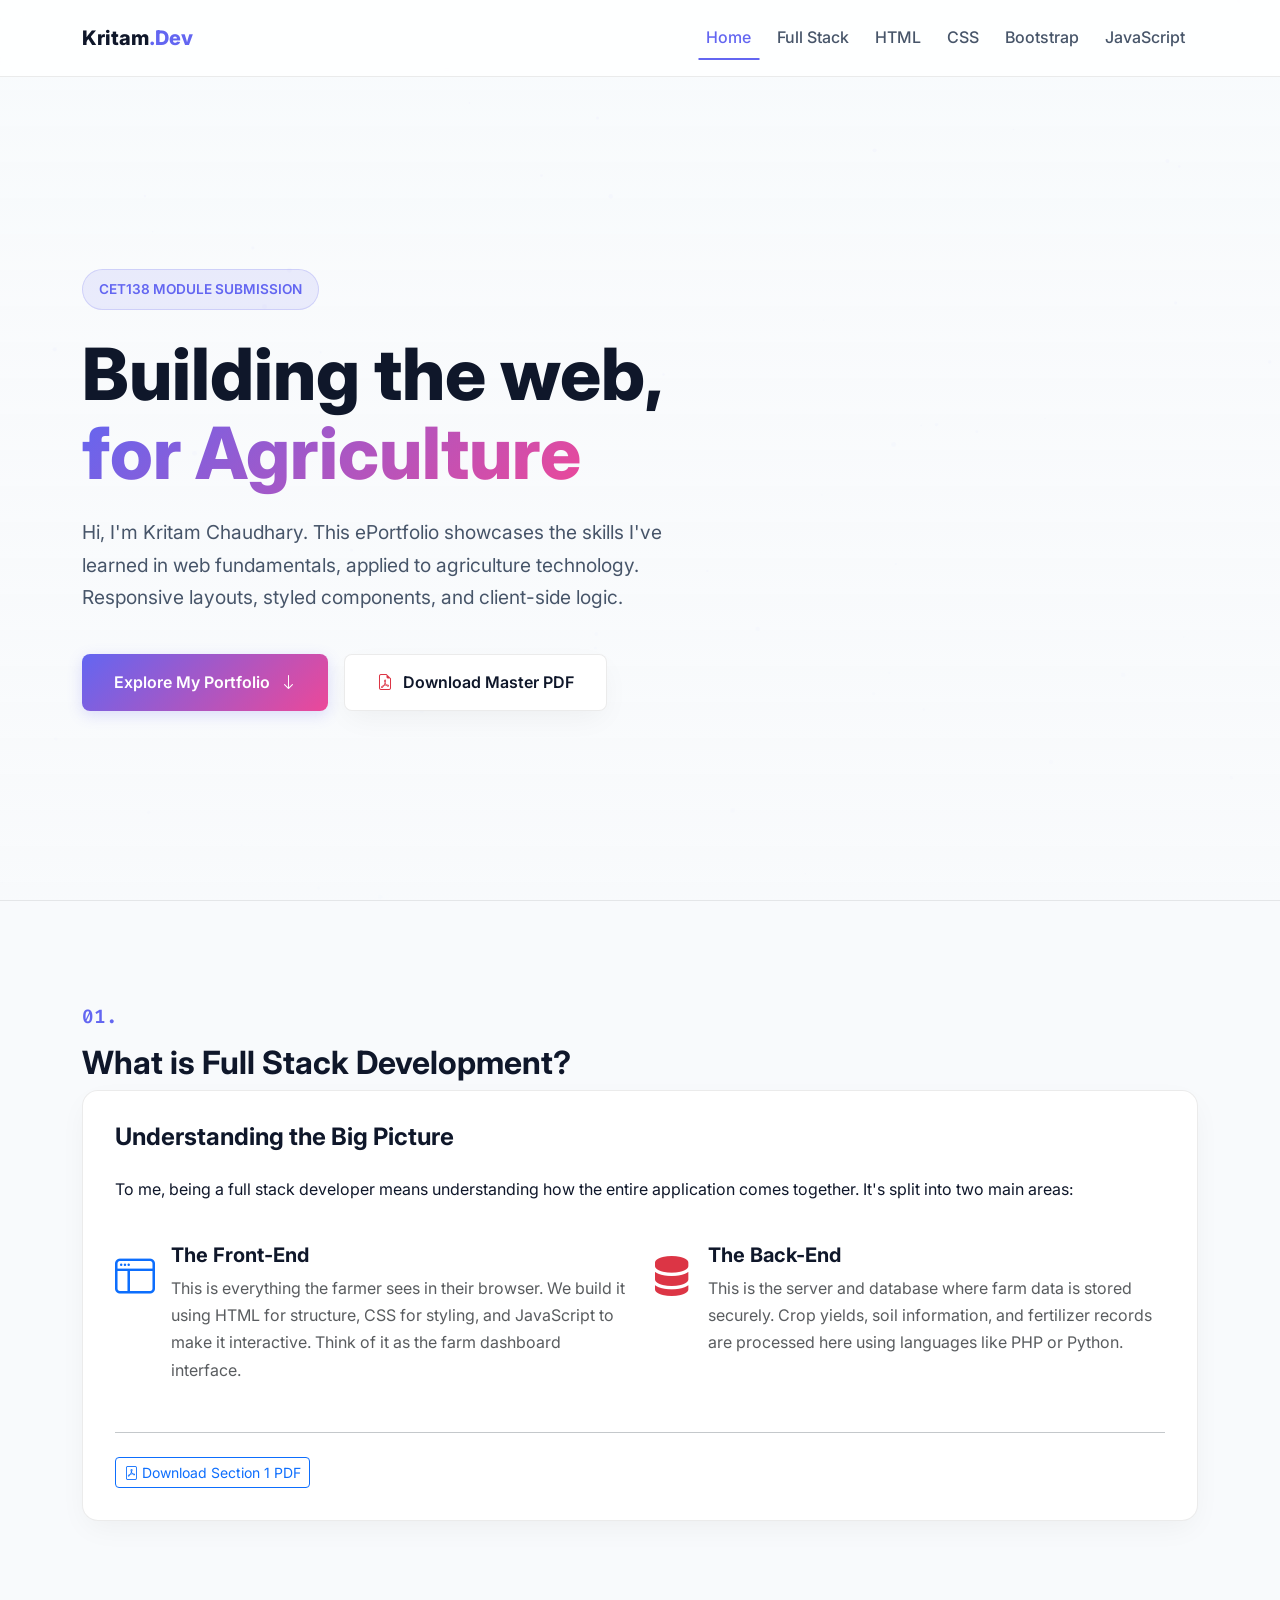
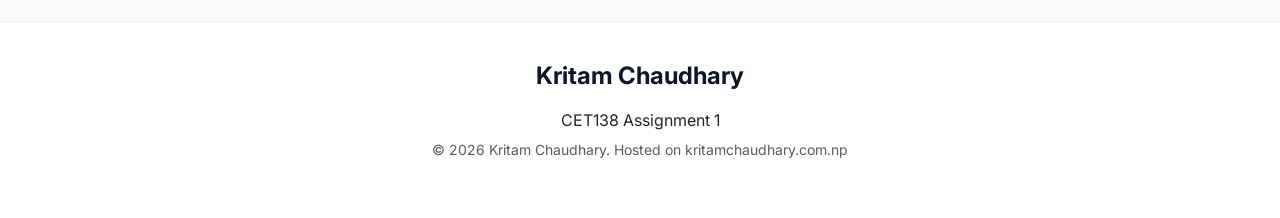
==== commit 5ce06ce3: "Update portfolio with agriculture theme" ====
--- a/index.html
+++ b/index.html
@@ -4,7 +4,7 @@
     <meta charset="UTF-8">
     <meta name="viewport" content="width=device-width, initial-scale=1.0">
     <meta name="description" content="Kritam Chaudhary - Junior Full Stack Developer ePortfolio">
-    <title>Kritam Chaudhary | Web Development Portfolio</title>
+    <title>Kritam Chaudhary | Agriculture Web Portfolio</title>
     
     <!-- Google Fonts -->
     <link rel="preconnect" href="https://fonts.googleapis.com">
@@ -15,167 +15,15 @@
     <link href="https://cdn.jsdelivr.net/npm/bootstrap@5.3.2/dist/css/bootstrap.min.css" rel="stylesheet">
     <!-- Bootstrap Icons -->
     <link rel="stylesheet" href="https://cdn.jsdelivr.net/npm/bootstrap-icons@1.11.1/font/bootstrap-icons.css">
-
-    <style>
-        /* --- CSS VARIABLES --- */
-        :root {
-            --bg-main: #0f172a;        
-            --bg-card: #1e293b;        
-            --accent-primary: #38bdf8; 
-            --accent-secondary: #818cf8; 
-            --accent-glow: rgba(56, 189, 248, 0.4);
-            --text-main: #f8fafc;      
-            --text-muted: #94a3b8;     
-            --text-code: #a78bfa;      
-            --border-color: rgba(255, 255, 255, 0.1);
-            --trans-smooth: all 0.4s cubic-bezier(0.4, 0, 0.2, 1);
-        }
-
-        * { margin: 0; padding: 0; box-sizing: border-box; }
-
-        body {
-            font-family: 'Inter', sans-serif;
-            background-color: var(--bg-main);
-            color: var(--text-main);
-            line-height: 1.7;
-            overflow-x: hidden;
-        }
-
-        #bg-canvas {
-            position: fixed;
-            top: 0; left: 0; width: 100vw; height: 100vh;
-            z-index: -1; opacity: 0.4; pointer-events: none;
-        }
-
-        h1, h2, h3, h4, h5, h6 { font-weight: 700; color: var(--text-main); }
-        
-        code {
-            font-family: 'Fira Code', monospace;
-            background: rgba(0,0,0,0.3);
-            padding: 2px 6px;
-            border-radius: 4px;
-            color: var(--text-code);
-        }
-
-        /* --- NAVBAR --- */
-        .navbar-custom {
-            background: rgba(15, 23, 42, 0.9);
-            backdrop-filter: blur(12px);
-            border-bottom: 1px solid var(--border-color);
-            transition: var(--trans-smooth);
-        }
-
-        .navbar-brand { font-weight: 800; color: var(--text-main) !important; }
-        .brand-accent { color: var(--accent-primary); }
-
-        .nav-link {
-            color: var(--text-muted) !important;
-            font-weight: 500;
-            margin: 0 5px;
-            transition: var(--trans-smooth);
-            position: relative;
-        }
-
-        .nav-link:hover, .nav-link.active { color: var(--accent-primary) !important; }
-
-        .nav-link::after {
-            content: '';
-            position: absolute;
-            width: 0; height: 2px;
-            bottom: 0; left: 50%;
-            background-color: var(--accent-primary);
-            transition: var(--trans-smooth);
-            transform: translateX(-50%);
-        }
-
-        .nav-link:hover::after, .nav-link.active::after { width: 100%; }
-
-        /* --- HERO SECTION --- */
-        .hero-section {
-            min-height: 100vh;
-            display: flex; align-items: center;
-            padding-top: 80px;
-        }
-
-        .hero-badge {
-            display: inline-block; padding: 8px 16px;
-            background: rgba(56, 189, 248, 0.1);
-            color: var(--accent-primary);
-            border: 1px solid rgba(56, 189, 248, 0.2);
-            border-radius: 50px; font-size: 0.85rem; font-weight: 600;
-            margin-bottom: 24px; text-transform: uppercase;
-        }
-
-        .hero-title { font-size: clamp(2.5rem, 6vw, 4.5rem); font-weight: 800; line-height: 1.1; margin-bottom: 24px; }
-        .gradient-text {
-            background: linear-gradient(135deg, var(--accent-primary), var(--accent-secondary));
-            -webkit-background-clip: text; -webkit-text-fill-color: transparent; background-clip: text;
-        }
-
-        .hero-subtitle { font-size: clamp(1.1rem, 2vw, 1.2rem); color: var(--text-muted); max-width: 600px; margin-bottom: 40px; }
-
-        .btn-custom {
-            padding: 14px 32px; border-radius: 8px; font-weight: 600;
-            transition: var(--trans-smooth); text-decoration: none; display: inline-flex; align-items: center; gap: 10px;
-        }
-
-        .btn-primary-custom {
-            background: linear-gradient(135deg, var(--accent-primary), var(--accent-secondary));
-            color: #fff; box-shadow: 0 4px 15px var(--accent-glow);
-        }
-        .btn-primary-custom:hover { transform: translateY(-3px); box-shadow: 0 8px 25px var(--accent-glow); color: #fff; }
-
-        .btn-pdf { background: rgba(255,255,255,0.05); color: #fff; border: 1px solid rgba(255,255,255,0.2); }
-        .btn-pdf:hover { background: rgba(255,255,255,0.1); color: #fff; border-color: var(--accent-primary); }
-
-        /* --- SECTIONS --- */
-        .content-section { padding: 100px 0; border-top: 1px solid var(--border-color); }
-        .section-number { font-family: 'Fira Code', monospace; color: var(--accent-primary); font-size: 1.2rem; font-weight: 600; display: block; margin-bottom: 10px; }
-        
-        .explanation-box { background: rgba(30, 41, 59, 0.5); border: 1px solid var(--border-color); border-radius: 16px; padding: 32px; height: 100%; display: flex; flex-direction: column; }
-        .evidence-box { background: var(--bg-card); border: 1px solid var(--border-color); border-radius: 16px; padding: 32px; height: 100%; position: relative; overflow: hidden; }
-
-        /* --- HTML FORM --- */
-        .form-control-custom {
-            background: rgba(0,0,0,0.2); border: 1px solid rgba(255,255,255,0.1); color: var(--text-main); border-radius: 8px; padding: 12px 16px;
-        }
-        .form-control-custom:focus { background: rgba(0,0,0,0.3); border-color: var(--accent-primary); box-shadow: 0 0 0 3px rgba(56, 189, 248, 0.2); color: var(--text-main); }
-        .form-label-custom { font-size: 0.9rem; font-weight: 500; color: var(--text-muted); margin-bottom: 8px; }
-
-        /* --- CSS CARDS --- */
-        .css-card-grid { display: grid; grid-template-columns: repeat(auto-fit, minmax(200px, 1fr)); gap: 20px; }
-        .css-skill-card {
-            background: linear-gradient(145deg, rgba(255,255,255,0.05), rgba(255,255,255,0.01)); border: 1px solid rgba(255,255,255,0.05); border-radius: 8px; padding: 24px; text-align: center; transition: all 0.4s; cursor: pointer; position: relative; overflow: hidden;
-        }
-        .css-skill-card::before {
-            content: ''; position: absolute; top: 0; left: 0; width: 100%; height: 100%; background: radial-gradient(circle at center, var(--accent-glow) 0%, transparent 70%); opacity: 0; transition: opacity 0.4s; z-index: 0;
-        }
-        .css-skill-card:hover { transform: translateY(-8px); border-color: var(--accent-primary); }
-        .css-skill-card:hover::before { opacity: 1; }
-        .css-skill-icon { font-size: 2.5rem; color: var(--accent-primary); margin-bottom: 16px; position: relative; z-index: 1; transition: transform 0.4s; }
-        .css-skill-card:hover .css-skill-icon { transform: scale(1.1) rotate(5deg); }
-        .css-skill-title { font-weight: 600; position: relative; z-index: 1; }
-
-        /* --- BOOTSTRAP BOXES --- */
-        .bs-stat-box { background: rgba(0,0,0,0.2); border-radius: 8px; padding: 20px; border-left: 4px solid var(--accent-secondary); }
-        .bs-stat-value { font-size: 2rem; font-weight: 800; font-family: 'Fira Code', monospace; margin: 0; }
-
-        /* --- JS BOX --- */
-        .js-calc-result { background: linear-gradient(135deg, rgba(56, 189, 248, 0.1), rgba(129, 140, 248, 0.1)); border: 1px dashed var(--accent-primary); border-radius: 8px; padding: 30px; text-align: center; }
-
-        /* --- ANIMATIONS --- */
-        .fade-in-up { opacity: 0; transform: translateY(30px); transition: opacity 0.8s ease-out, transform 0.8s ease-out; }
-        .fade-in-up.visible { opacity: 1; transform: translateY(0); }
-
-        footer { background: #0b1120; padding: 40px 0; border-top: 1px solid var(--border-color); text-align: center; color: var(--text-muted); }
-    </style>
+    
+    <link rel="stylesheet" href="main.css">
 </head>
 <body>
 
     <canvas id="bg-canvas"></canvas>
 
     <!-- NAVBAR -->
-    <nav id="navbar" class="navbar navbar-expand-lg navbar-dark fixed-top navbar-custom py-3">
+    <nav id="navbar" class="navbar navbar-expand-lg navbar-light fixed-top navbar-custom py-3">
         <div class="container">
             <a class="navbar-brand" href="#hero">
                 Kritam<span class="brand-accent">.Dev</span>
@@ -187,10 +35,10 @@
                 <ul class="navbar-nav ms-auto nav-tracker">
                     <li class="nav-item"><a class="nav-link active" href="#hero">Home</a></li>
                     <li class="nav-item"><a class="nav-link" href="#section-fullstack">Full Stack</a></li>
-                    <li class="nav-item"><a class="nav-link" href="#section-html">HTML</a></li>
-                    <li class="nav-item"><a class="nav-link" href="#section-css">CSS</a></li>
-                    <li class="nav-item"><a class="nav-link" href="#section-bootstrap">Bootstrap</a></li>
-                    <li class="nav-item"><a class="nav-link" href="#section-js">JavaScript</a></li>
+                    <li class="nav-item"><a class="nav-link" href="htmldemo.html">HTML</a></li>
+                    <li class="nav-item"><a class="nav-link" href="cssdemo.html">CSS</a></li>
+                    <li class="nav-item"><a class="nav-link" href="bootstrapdemo.html">Bootstrap</a></li>
+                    <li class="nav-item"><a class="nav-link" href="javascriptdemo.html">JavaScript</a></li>
                 </ul>
             </div>
         </div>
@@ -204,17 +52,17 @@
                     <span class="hero-badge">CET138 Module Submission</span>
                     <h1 class="hero-title">
                         Building the web, <br>
-                        <span class="gradient-text">one line of code</span> at a time.
+                        <span class="gradient-text">for Agriculture</span>
                     </h1>
                     <p class="hero-subtitle">
-                        Hi, I'm Kritam Chaudhary. This is my ePortfolio showcasing the skills I've learned in web fundamentals, including responsive layouts and client-side logic.
+                        Hi, I'm Kritam Chaudhary. This ePortfolio showcases the skills I've learned in web fundamentals, applied to agriculture technology. Responsive layouts, styled components, and client-side logic.
                     </p>
                     <div class="d-flex gap-3 flex-wrap">
                         <a href="#section-fullstack" class="btn-custom btn-primary-custom">
                             Explore My Portfolio <i class="bi bi-arrow-down"></i>
                         </a>
                         <a href="kritam_master_portfolio.pdf" target="_blank" class="btn-custom btn-pdf">
-                            <i class="bi bi-file-earmark-pdf"></i> Download Master PDF
+                            <i class="bi bi-file-earmark-pdf text-danger"></i> Download Master PDF
                         </a>
                     </div>
                 </div>
@@ -232,32 +80,32 @@
             <div class="row fade-in-up">
                 <div class="col-12">
                     <div class="explanation-box">
-                        <h4 class="mb-4 text-white">Understanding the Big Picture</h4>
+                        <h4 class="mb-4">Understanding the Big Picture</h4>
                         <p>To me, being a full stack developer means understanding how the entire application comes together. It's split into two main areas:</p>
                         
                         <div class="row mt-4 mb-4">
                             <div class="col-md-6 mb-4">
                                 <div class="d-flex gap-3">
-                                    <i class="bi bi-window-sidebar fs-1 text-info"></i>
+                                    <i class="bi bi-window-sidebar fs-1 text-primary"></i>
                                     <div>
-                                        <h5 class="text-white">The Front-End</h5>
-                                        <p class="text-muted text-sm mb-0">This is everything the user sees in their browser. We build it using HTML for structure, CSS for styling, and JavaScript to make it interactive.</p>
+                                        <h5>The Front-End</h5>
+                                        <p class="text-muted text-sm mb-0">This is everything the farmer sees in their browser. We build it using HTML for structure, CSS for styling, and JavaScript to make it interactive. Think of it as the farm dashboard interface.</p>
                                     </div>
                                 </div>
                             </div>
                             <div class="col-md-6 mb-4">
                                 <div class="d-flex gap-3">
-                                    <i class="bi bi-server fs-1 text-primary"></i>
+                                    <i class="bi bi-server fs-1 text-danger"></i>
                                     <div>
-                                        <h5 class="text-white">The Back-End</h5>
-                                        <p class="text-muted text-sm mb-0">This is the server and database where information is actually stored and processed securely, usually built with languages like PHP or Python.</p>
+                                        <h5>The Back-End</h5>
+                                        <p class="text-muted text-sm mb-0">This is the server and database where farm data is stored securely. Crop yields, soil information, and fertilizer records are processed here using languages like PHP or Python.</p>
                                     </div>
                                 </div>
                             </div>
                         </div>
                         
-                        <div class="mt-auto pt-4 border-top border-secondary">
-                            <a href="01_fullstack.pdf" target="_blank" class="btn btn-sm btn-outline-info">
+                        <div class="mt-auto pt-4 border-top border-secondary-subtle">
+                            <a href="01_fullstack.pdf" target="_blank" class="btn btn-sm btn-outline-primary">
                                 <i class="bi bi-file-pdf"></i> Download Section 1 PDF
                             </a>
                         </div>
@@ -267,311 +115,16 @@
         </div>
     </section>
 
-    <!-- SECTION 2: HTML -->
-    <section id="section-html" class="content-section">
-        <div class="container">
-            <div class="section-header fade-in-up">
-                <span class="section-number">02.</span>
-                <h2>HTML (HyperText Markup Language)</h2>
-            </div>
-            <div class="row g-4">
-                <div class="col-lg-6 fade-in-up">
-                    <div class="explanation-box">
-                        <h4 class="mb-3 text-white">Semantic Structure</h4>
-                        <p>I learned that HTML isn't just about putting text on a screen; it's about giving that text meaning using semantic tags. For my evidence, I built a functional contact form.</p>
-                        <p>Here are a few things I focused on:</p>
-                        <ul class="text-muted mb-4">
-                            <li>Using the correct input types (like <code>type="email"</code> and <code>type="number"</code>).</li>
-                            <li>Adding native browser validation using the <code>required</code> attribute.</li>
-                            <li>Linking labels properly so the form is accessible to screen readers.</li>
-                        </ul>
-                        
-                        <div class="mt-auto pt-4 border-top border-secondary">
-                            <a href="02_html.pdf" target="_blank" class="btn btn-sm btn-outline-info">
-                                <i class="bi bi-file-pdf"></i> Download Section 2 PDF
-                            </a>
-                        </div>
-                    </div>
-                </div>
-                <div class="col-lg-6 fade-in-up">
-                    <div class="evidence-box">
-                        <h5 class="mb-4">Project Request Form</h5>
-                        <form action="#" onsubmit="alert('HTML5 validation passed!'); return false;">
-                            <div class="row g-3">
-                                <div class="col-md-6">
-                                    <label class="form-label-custom">Full Name *</label>
-                                    <input type="text" class="form-control form-control-custom" required>
-                                </div>
-                                <div class="col-md-6">
-                                    <label class="form-label-custom">Email *</label>
-                                    <input type="email" class="form-control form-control-custom" required>
-                                </div>
-                                <div class="col-md-6">
-                                    <label class="form-label-custom">Target Date</label>
-                                    <input type="date" class="form-control form-control-custom" required>
-                                </div>
-                                <div class="col-md-6">
-                                    <label class="form-label-custom">Budget ($) *</label>
-                                    <input type="number" class="form-control form-control-custom" min="100" required>
-                                </div>
-                                <div class="col-12 mt-4">
-                                    <button type="submit" class="btn-custom btn-primary-custom w-100 justify-content-center">Submit</button>
-                                </div>
-                            </div>
-                        </form>
-                    </div>
-                </div>
-            </div>
-        </div>
-    </section>
-
-    <!-- SECTION 3: CSS -->
-    <section id="section-css" class="content-section">
-        <div class="container">
-            <div class="section-header fade-in-up">
-                <span class="section-number">03.</span>
-                <h2>CSS (Cascading Style Sheets)</h2>
-            </div>
-            <div class="row g-4">
-                <div class="col-lg-5 fade-in-up">
-                    <div class="explanation-box">
-                        <h4 class="mb-3 text-white">Styling & Interactivity</h4>
-                        <p>CSS is what makes the web look good. I used it heavily across this entire portfolio to create a dark, modern theme.</p>
-                        <p>For this specific section's evidence, I created an animated grid of skill cards. It shows:</p>
-                        <ul class="text-muted mb-4">
-                            <li>Using CSS Grid to align the boxes.</li>
-                            <li>Creating smooth <code>:hover</code> transitions so the cards lift up.</li>
-                            <li>Using gradients and opacity for a glass-like effect.</li>
-                        </ul>
-                        
-                        <div class="mt-auto pt-4 border-top border-secondary">
-                            <a href="03_css.pdf" target="_blank" class="btn btn-sm btn-outline-info">
-                                <i class="bi bi-file-pdf"></i> Download Section 3 PDF
-                            </a>
-                        </div>
-                    </div>
-                </div>
-                <div class="col-lg-7 fade-in-up">
-                    <div class="evidence-box">
-                        <h5 class="mb-4">My Skills (Hover over these)</h5>
-                        <div class="css-card-grid">
-                            <div class="css-skill-card">
-                                <i class="bi bi-code-slash css-skill-icon"></i>
-                                <h6 class="css-skill-title text-white">Frontend</h6>
-                            </div>
-                            <div class="css-skill-card">
-                                <i class="bi bi-database css-skill-icon"></i>
-                                <h6 class="css-skill-title text-white">Backend</h6>
-                            </div>
-                            <div class="css-skill-card">
-                                <i class="bi bi-git css-skill-icon"></i>
-                                <h6 class="css-skill-title text-white">Git Control</h6>
-                            </div>
-                        </div>
-                    </div>
-                </div>
-            </div>
-        </div>
-    </section>
-
-    <!-- SECTION 4: BOOTSTRAP -->
-    <section id="section-bootstrap" class="content-section">
-        <div class="container">
-            <div class="section-header fade-in-up">
-                <span class="section-number">04.</span>
-                <h2>Bootstrap Framework</h2>
-            </div>
-            <div class="row g-4">
-                <div class="col-lg-5 order-lg-2 fade-in-up">
-                    <div class="explanation-box">
-                        <h4 class="mb-3 text-white">Responsive Grids</h4>
-                        <p>I found Bootstrap incredibly helpful for saving time. Instead of writing custom CSS for every layout, I used Bootstrap's built-in grid classes.</p>
-                        <p>In the analytics dashboard example to the left, I used classes like <code>col-md-6</code> to make sure the boxes sit next to each other on a laptop, but stack neatly on top of each other if you view this on a phone.</p>
-                        
-                        <div class="mt-auto pt-4 border-top border-secondary">
-                            <a href="04_bootstrap.pdf" target="_blank" class="btn btn-sm btn-outline-info">
-                                <i class="bi bi-file-pdf"></i> Download Section 4 PDF
-                            </a>
-                        </div>
-                    </div>
-                </div>
-                <div class="col-lg-7 order-lg-1 fade-in-up">
-                    <div class="evidence-box">
-                        <h5 class="mb-4">Mock Dashboard</h5>
-                        <div class="row g-3">
-                            <div class="col-md-6">
-                                <div class="bs-stat-box h-100">
-                                    <span class="text-muted small fw-bold">Total Commits</span>
-                                    <p class="bs-stat-value text-white mt-2">1,248</p>
-                                </div>
-                            </div>
-                            <div class="col-md-6">
-                                <div class="bs-stat-box h-100" style="border-left-color: #f43f5e;">
-                                    <span class="text-muted small fw-bold">Bugs Fixed</span>
-                                    <p class="bs-stat-value text-white mt-2">342</p>
-                                </div>
-                            </div>
-                        </div>
-                    </div>
-                </div>
-            </div>
-        </div>
-    </section>
-
-    <!-- SECTION 5: JAVASCRIPT -->
-    <section id="section-js" class="content-section mb-5">
-        <div class="container">
-            <div class="section-header fade-in-up">
-                <span class="section-number">05.</span>
-                <h2>JavaScript</h2>
-            </div>
-            <div class="row g-4">
-                <div class="col-lg-6 fade-in-up">
-                    <div class="explanation-box">
-                        <h4 class="mb-3 text-white">Client-Side Logic</h4>
-                        <p>JavaScript was the most challenging but fun part. It brings the page to life. I built a simple Freelance Estimator tool to prove my understanding.</p>
-                        <p>When you type numbers into the form, a JS function is triggered via an <code>oninput</code> event. It grabs the values, multiplies them together using basic math operators, and instantly updates the total price on the screen without reloading the page.</p>
-                        
-                        <div class="mt-auto pt-4 border-top border-secondary">
-                            <a href="05_javascript.pdf" target="_blank" class="btn btn-sm btn-outline-info">
-                                <i class="bi bi-file-pdf"></i> Download Section 5 PDF
-                            </a>
-                        </div>
-                    </div>
-                </div>
-                <div class="col-lg-6 fade-in-up">
-                    <div class="evidence-box">
-                        <h5 class="mb-4">Freelance Project Estimator</h5>
-                        <div class="row g-3">
-                            <div class="col-12">
-                                <label class="form-label-custom">Estimated Hours</label>
-                                <input type="number" id="jsHours" class="form-control form-control-custom" value="10" oninput="calculate()">
-                            </div>
-                            <div class="col-12">
-                                <label class="form-label-custom">Hourly Rate ($)</label>
-                                <input type="number" id="jsRate" class="form-control form-control-custom" value="25" oninput="calculate()">
-                            </div>
-                            <div class="col-12 mt-4">
-                                <div class="js-calc-result">
-                                    <h6 class="text-muted fw-bold mb-2">Estimated Cost</h6>
-                                    <h1 class="mb-0 text-white">$<span id="jsTotal">250.00</span></h1>
-                                </div>
-                            </div>
-                        </div>
-                    </div>
-                </div>
-            </div>
-        </div>
-    </section>
-
     <footer>
         <div class="container">
-            <h4 class="text-white mb-3">Kritam Chaudhary</h4>
-            <p class="mb-1">CET138 Assignment 1</p>
+            <h4 class="mb-3">Kritam Chaudhary</h4>
+            <p class="mb-1 text-dark">CET138 Assignment 1</p>
             <p class="small text-muted">&copy; 2026 Kritam Chaudhary. Hosted on kritamchaudhary.com.np</p>
         </div>
     </footer>
 
     <!-- Bootstrap JS -->
     <script src="https://cdn.jsdelivr.net/npm/bootstrap@5.3.2/dist/js/bootstrap.bundle.min.js"></script>
-
-    <!-- Custom Logic -->
-    <script>
-        // 1. Calculator Logic
-        function calculate() {
-            let hours = parseFloat(document.getElementById('jsHours').value) || 0;
-            let rate = parseFloat(document.getElementById('jsRate').value) || 0;
-            document.getElementById('jsTotal').innerText = (hours * rate).toFixed(2);
-        }
-
-        // 2. Custom Scrollspy (Fix for the blue underline bug)
-        const sections = document.querySelectorAll("section");
-        const navLinks = document.querySelectorAll(".nav-tracker .nav-link");
-
-        window.addEventListener("scroll", () => {
-            let current = "";
-            sections.forEach((section) => {
-                const sectionTop = section.offsetTop;
-                // Trigger link change when scrolling past the section
-                if (pageYOffset >= sectionTop - 150) { 
-                    current = section.getAttribute("id");
-                }
-            });
-
-            navLinks.forEach((link) => {
-                link.classList.remove("active");
-                if (link.getAttribute("href").includes(current)) {
-                    link.classList.add("active");
-                }
-            });
-        });
-
-        // 3. Scroll Animations
-        document.addEventListener('DOMContentLoaded', () => {
-            const observer = new IntersectionObserver((entries, obs) => {
-                entries.forEach(entry => {
-                    if (entry.isIntersecting) {
-                        entry.target.classList.add('visible');
-                        obs.unobserve(entry.target);
-                    }
-                });
-            }, { threshold: 0.1 });
-
-            document.querySelectorAll('.fade-in-up').forEach(el => observer.observe(el));
-        });
-
-        // 4. Background Canvas Animation
-        const canvas = document.getElementById('bg-canvas');
-        const ctx = canvas.getContext('2d');
-        let particles = [];
-
-        function resize() {
-            canvas.width = window.innerWidth;
-            canvas.height = window.innerHeight;
-        }
-        window.addEventListener('resize', resize);
-        resize();
-
-        class Particle {
-            constructor() {
-                this.x = Math.random() * canvas.width;
-                this.y = Math.random() * canvas.height;
-                this.size = Math.random() * 2 + 0.5;
-                this.speedX = Math.random() * 0.5 - 0.25;
-                this.speedY = Math.random() * 0.5 - 0.25;
-            }
-            update() {
-                this.x += this.speedX;
-                this.y += this.speedY;
-                if (this.x > canvas.width || this.x < 0) this.speedX *= -1;
-                if (this.y > canvas.height || this.y < 0) this.speedY *= -1;
-            }
-            draw() {
-                ctx.fillStyle = 'rgba(56, 189, 248, 0.3)';
-                ctx.beginPath();
-                ctx.arc(this.x, this.y, this.size, 0, Math.PI * 2);
-                ctx.fill();
-            }
-        }
-
-        function init() {
-            particles = [];
-            for (let i = 0; i < (canvas.width * canvas.height) / 18000; i++) {
-                particles.push(new Particle());
-            }
-        }
-        init();
-
-        function animateBg() {
-            ctx.clearRect(0, 0, canvas.width, canvas.height);
-            for (let i = 0; i < particles.length; i++) {
-                particles[i].update();
-                particles[i].draw();
-            }
-            requestAnimationFrame(animateBg);
-        }
-        animateBg();
-    </script>
+    <script src="main.js"></script>
 </body>
-</html>
-```*
+</html>
--- a/main.css
+++ b/main.css
@@ -0,0 +1,354 @@
+/* --- AESTHETIC LIGHT THEME VARIABLES --- */
+:root {
+    --bg-main: #f8fafc;        
+    --bg-card: #ffffff;        
+    --accent-primary: #6366f1;
+    --accent-secondary: #ec4899;
+    --accent-glow: rgba(99, 102, 241, 0.2);
+    --text-main: #0f172a;      
+    --text-muted: #475569;     
+    --text-code: #8b5cf6;      
+    --border-color: rgba(0, 0, 0, 0.08);
+    --shadow-soft: 0 10px 30px -5px rgba(0, 0, 0, 0.05);
+    --trans-smooth: all 0.4s cubic-bezier(0.4, 0, 0.2, 1);
+}
+
+* { 
+    margin: 0; 
+    padding: 0; 
+    box-sizing: border-box; 
+}
+
+body {
+    font-family: 'Inter', sans-serif;
+    background-color: var(--bg-main);
+    color: var(--text-main);
+    line-height: 1.7;
+    overflow-x: hidden;
+}
+
+#bg-canvas {
+    position: fixed;
+    top: 0; 
+    left: 0; 
+    width: 100vw; 
+    height: 100vh;
+    z-index: -1; 
+    pointer-events: none;
+}
+
+h1, h2, h3, h4, h5, h6 { 
+    font-weight: 700; 
+    color: var(--text-main); 
+}
+
+code {
+    font-family: 'Fira Code', monospace;
+    background: rgba(99, 102, 241, 0.1);
+    padding: 2px 6px;
+    border-radius: 4px;
+    color: var(--text-code);
+}
+
+/* --- NAVBAR --- */
+.navbar-custom {
+    background: rgba(255, 255, 255, 0.85);
+    backdrop-filter: blur(12px);
+    border-bottom: 1px solid var(--border-color);
+    transition: var(--trans-smooth);
+}
+
+.navbar-brand { 
+    font-weight: 800; 
+    color: var(--text-main) !important; 
+}
+
+.brand-accent { 
+    color: var(--accent-primary); 
+}
+
+.nav-link {
+    color: var(--text-muted) !important;
+    font-weight: 500;
+    margin: 0 5px;
+    transition: var(--trans-smooth);
+    position: relative;
+}
+
+.nav-link:hover, 
+.nav-link.active { 
+    color: var(--accent-primary) !important; 
+}
+
+.nav-link::after {
+    content: '';
+    position: absolute;
+    width: 0; 
+    height: 2px;
+    bottom: 0; 
+    left: 50%;
+    background-color: var(--accent-primary);
+    transition: var(--trans-smooth);
+    transform: translateX(-50%);
+}
+
+.nav-link:hover::after, 
+.nav-link.active::after { 
+    width: 100%; 
+}
+
+/* --- HERO SECTION --- */
+.hero-section {
+    min-height: 100vh;
+    display: flex; 
+    align-items: center;
+    padding-top: 80px;
+    background: linear-gradient(rgba(248, 250, 252, 0.85), rgba(248, 250, 252, 0.95)), url('https://images.unsplash.com/photo-1500382017468-7049fae79e95?auto=format&fit=crop&w=1920&q=80') center/cover no-repeat;
+}
+
+.hero-badge {
+    display: inline-block; 
+    padding: 8px 16px;
+    background: rgba(99, 102, 241, 0.1);
+    color: var(--accent-primary);
+    border: 1px solid rgba(99, 102, 241, 0.2);
+    border-radius: 50px; 
+    font-size: 0.85rem; 
+    font-weight: 600;
+    margin-bottom: 24px; 
+    text-transform: uppercase;
+}
+
+.hero-title { 
+    font-size: clamp(2.5rem, 6vw, 4.5rem); 
+    font-weight: 800; 
+    line-height: 1.1; 
+    margin-bottom: 24px; 
+}
+
+.gradient-text {
+    background: linear-gradient(135deg, var(--accent-primary), var(--accent-secondary));
+    -webkit-background-clip: text; 
+    -webkit-text-fill-color: transparent; 
+    background-clip: text;
+}
+
+.hero-subtitle { 
+    font-size: clamp(1.1rem, 2vw, 1.2rem); 
+    color: var(--text-muted); 
+    max-width: 600px; 
+    margin-bottom: 40px; 
+}
+
+.btn-custom {
+    padding: 14px 32px; 
+    border-radius: 8px; 
+    font-weight: 600;
+    transition: var(--trans-smooth); 
+    text-decoration: none; 
+    display: inline-flex; 
+    align-items: center; 
+    gap: 10px;
+}
+
+.btn-primary-custom {
+    background: linear-gradient(135deg, var(--accent-primary), var(--accent-secondary));
+    color: #fff; 
+    box-shadow: 0 4px 15px var(--accent-glow);
+}
+
+.btn-primary-custom:hover { 
+    transform: translateY(-3px); 
+    box-shadow: 0 8px 25px var(--accent-glow); 
+    color: #fff; 
+}
+
+.btn-pdf { 
+    background: #ffffff; 
+    color: var(--text-main); 
+    border: 1px solid var(--border-color); 
+    box-shadow: var(--shadow-soft); 
+}
+
+.btn-pdf:hover { 
+    background: #f1f5f9; 
+    color: var(--accent-primary); 
+    border-color: var(--accent-primary); 
+}
+
+/* --- SECTIONS --- */
+.content-section { 
+    padding: 100px 0; 
+    border-top: 1px solid var(--border-color); 
+    position: relative; 
+    z-index: 1; 
+}
+
+.section-number { 
+    font-family: 'Fira Code', monospace; 
+    color: var(--accent-primary); 
+    font-size: 1.2rem; 
+    font-weight: 600; 
+    display: block; 
+    margin-bottom: 10px; 
+}
+
+.explanation-box { 
+    background: var(--bg-card); 
+    border: 1px solid var(--border-color); 
+    border-radius: 16px; 
+    padding: 32px; 
+    height: 100%; 
+    display: flex; 
+    flex-direction: column; 
+    box-shadow: var(--shadow-soft); 
+}
+
+.evidence-box { 
+    background: var(--bg-card); 
+    border: 1px solid var(--border-color); 
+    border-radius: 16px; 
+    padding: 32px; 
+    height: 100%; 
+    position: relative; 
+    overflow: hidden; 
+    box-shadow: var(--shadow-soft); 
+}
+
+/* --- HTML FORM --- */
+.form-control-custom {
+    background: #f8fafc; 
+    border: 1px solid #e2e8f0; 
+    color: var(--text-main); 
+    border-radius: 8px; 
+    padding: 12px 16px;
+}
+
+.form-control-custom:focus { 
+    background: #ffffff; 
+    border-color: var(--accent-primary); 
+    box-shadow: 0 0 0 3px rgba(99, 102, 241, 0.2); 
+    color: var(--text-main); 
+}
+
+.form-label-custom { 
+    font-size: 0.9rem; 
+    font-weight: 600; 
+    color: var(--text-main); 
+    margin-bottom: 8px; 
+}
+
+/* --- CSS CARDS --- */
+.css-card-grid { 
+    display: grid; 
+    grid-template-columns: repeat(auto-fit, minmax(200px, 1fr)); 
+    gap: 20px; 
+}
+
+.css-skill-card {
+    background: #ffffff; 
+    border: 1px solid #e2e8f0; 
+    border-radius: 8px; 
+    padding: 24px; 
+    text-align: center; 
+    transition: all 0.4s; 
+    cursor: pointer; 
+    position: relative; 
+    overflow: hidden; 
+    box-shadow: 0 4px 6px -1px rgba(0, 0, 0, 0.05);
+}
+
+.css-skill-card::before {
+    content: ''; 
+    position: absolute; 
+    top: 0; 
+    left: 0; 
+    width: 100%; 
+    height: 100%; 
+    background: radial-gradient(circle at center, rgba(99, 102, 241, 0.05) 0%, transparent 70%); 
+    opacity: 0; 
+    transition: opacity 0.4s; 
+    z-index: 0;
+}
+
+.css-skill-card:hover { 
+    transform: translateY(-8px); 
+    border-color: var(--accent-primary); 
+    box-shadow: 0 15px 30px -5px rgba(99, 102, 241, 0.15); 
+}
+
+.css-skill-card:hover::before { 
+    opacity: 1; 
+}
+
+.css-skill-icon { 
+    font-size: 2.5rem; 
+    color: var(--accent-primary); 
+    margin-bottom: 16px; 
+    position: relative; 
+    z-index: 1; 
+    transition: transform 0.4s; 
+}
+
+.css-skill-card:hover .css-skill-icon { 
+    transform: scale(1.1) rotate(5deg); 
+}
+
+.css-skill-title { 
+    font-weight: 700; 
+    position: relative; 
+    z-index: 1; 
+    color: var(--text-main); 
+}
+
+/* --- BOOTSTRAP BOXES --- */
+.bs-stat-box { 
+    background: #f8fafc; 
+    border: 1px solid #e2e8f0; 
+    border-radius: 8px; 
+    padding: 20px; 
+    border-left: 4px solid var(--accent-secondary); 
+    transition: transform 0.3s; 
+}
+
+.bs-stat-box:hover { 
+    transform: translateY(-3px); 
+    box-shadow: var(--shadow-soft); 
+}
+
+.bs-stat-value { 
+    font-size: 2rem; 
+    font-weight: 800; 
+    font-family: 'Fira Code', monospace; 
+    margin: 0; 
+    color: var(--text-main); 
+}
+
+/* --- JS BOX --- */
+.js-calc-result { 
+    background: linear-gradient(135deg, rgba(99, 102, 241, 0.05), rgba(236, 72, 153, 0.05)); 
+    border: 1px dashed var(--accent-primary); 
+    border-radius: 8px; 
+    padding: 30px; 
+    text-align: center; 
+}
+
+/* --- ANIMATIONS --- */
+.fade-in-up { 
+    opacity: 0; 
+    transform: translateY(30px); 
+    transition: opacity 0.8s ease-out, transform 0.8s ease-out; 
+}
+
+.fade-in-up.visible { 
+    opacity: 1; 
+    transform: translateY(0); 
+}
+
+footer { 
+    background: #ffffff; 
+    padding: 40px 0; 
+    border-top: 1px solid var(--border-color); 
+    text-align: center; 
+    color: var(--text-muted); 
+}
